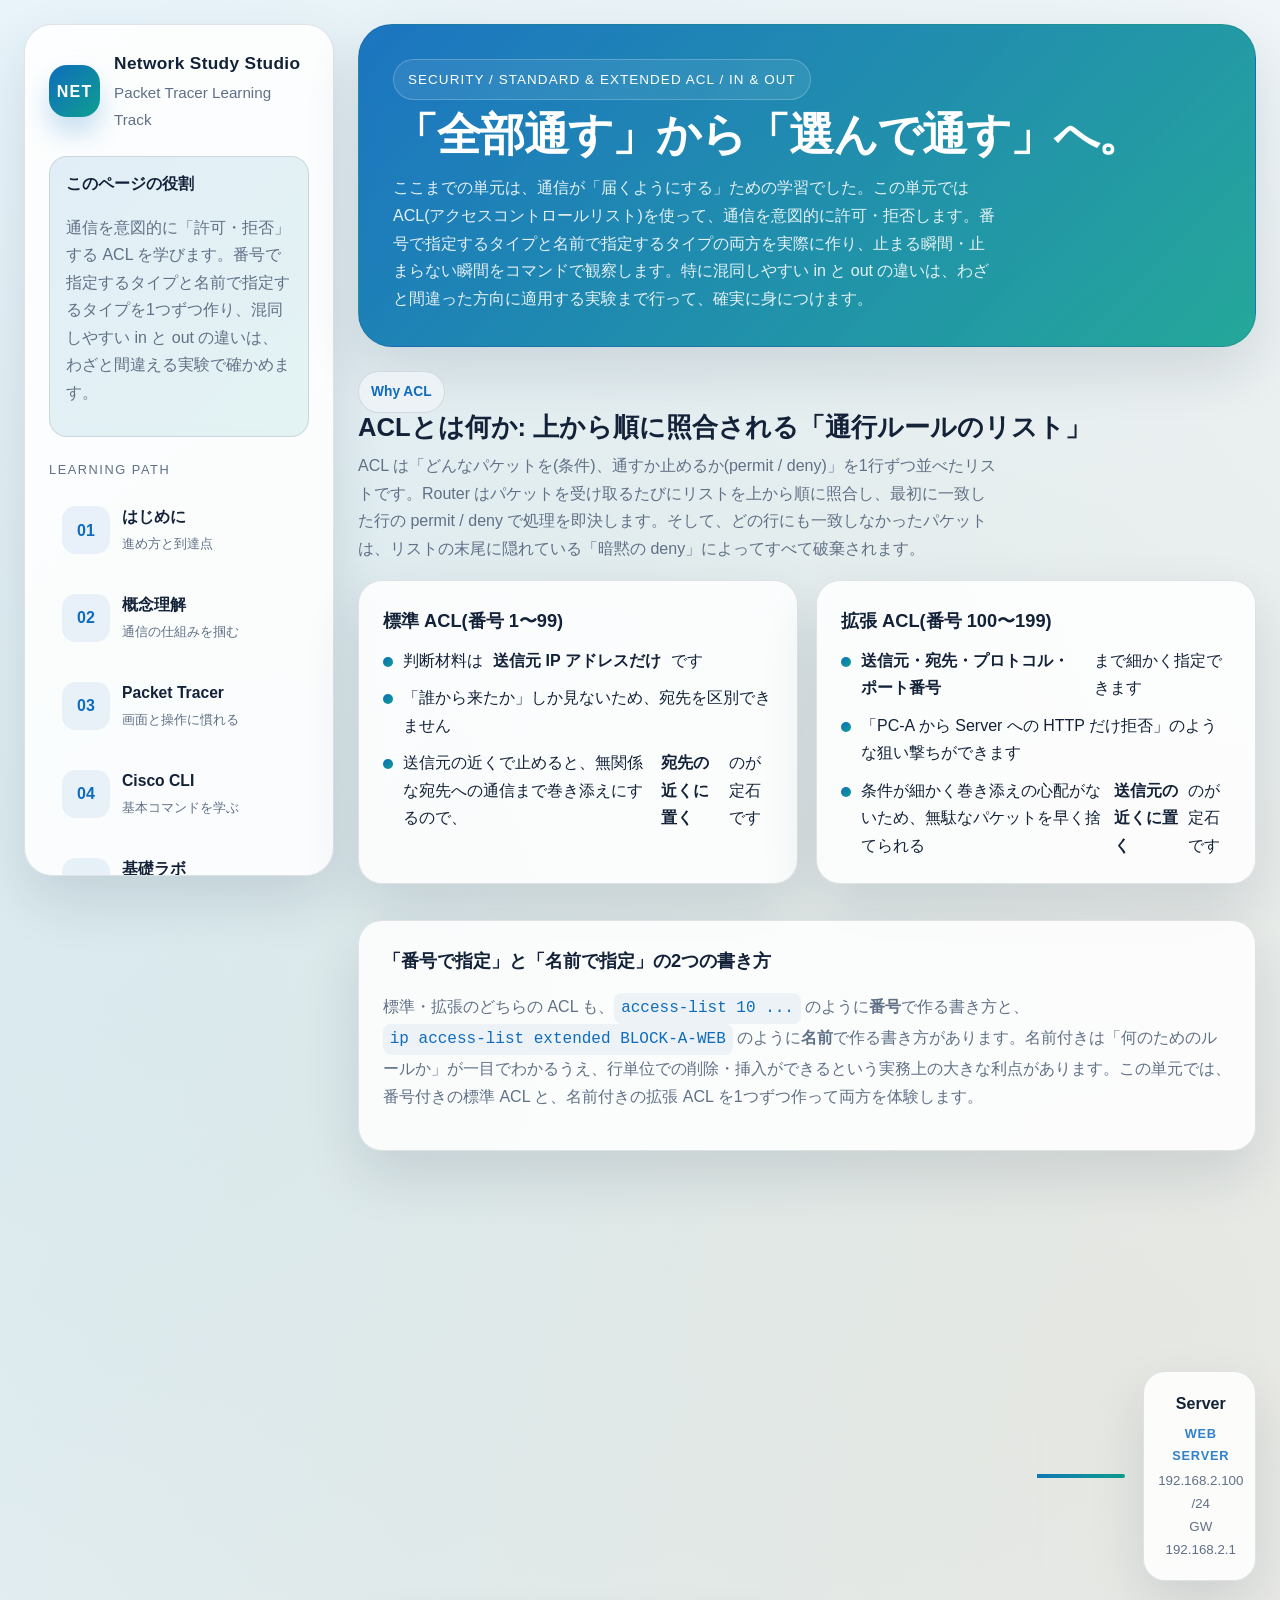
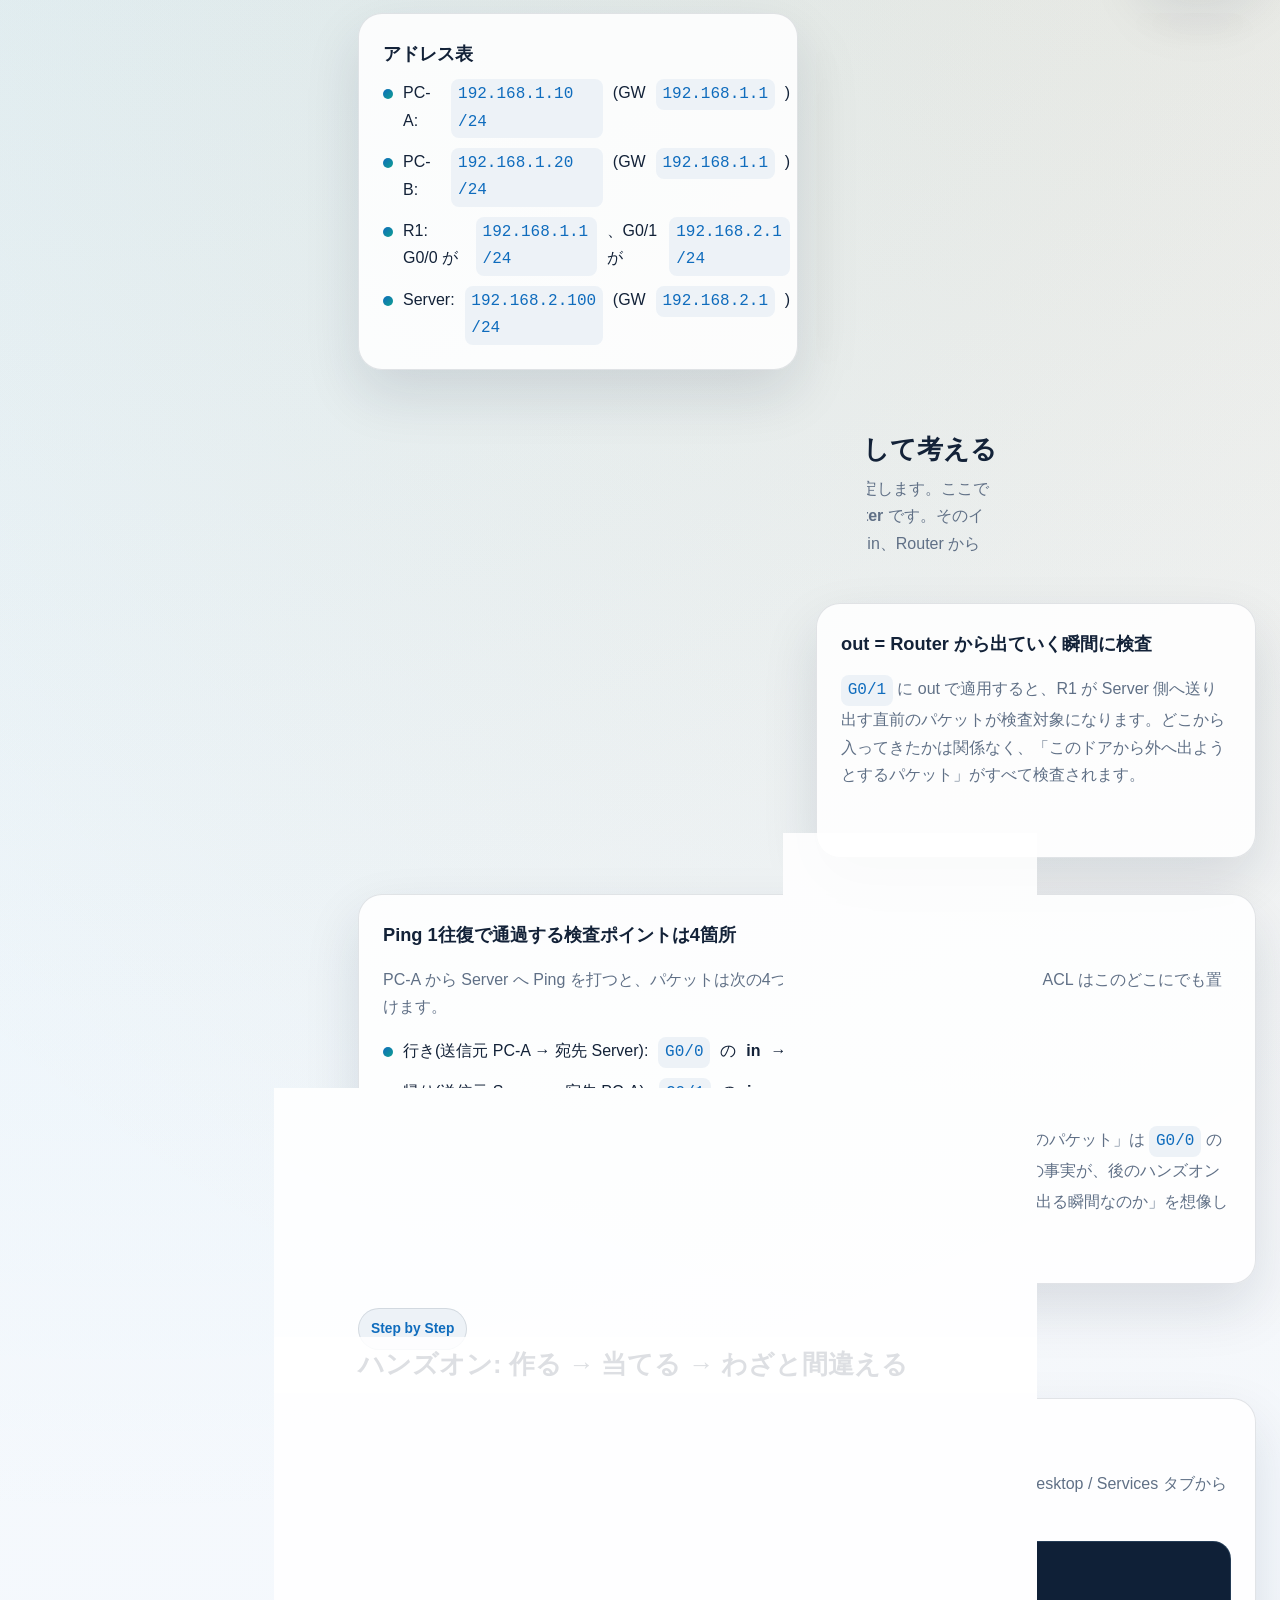
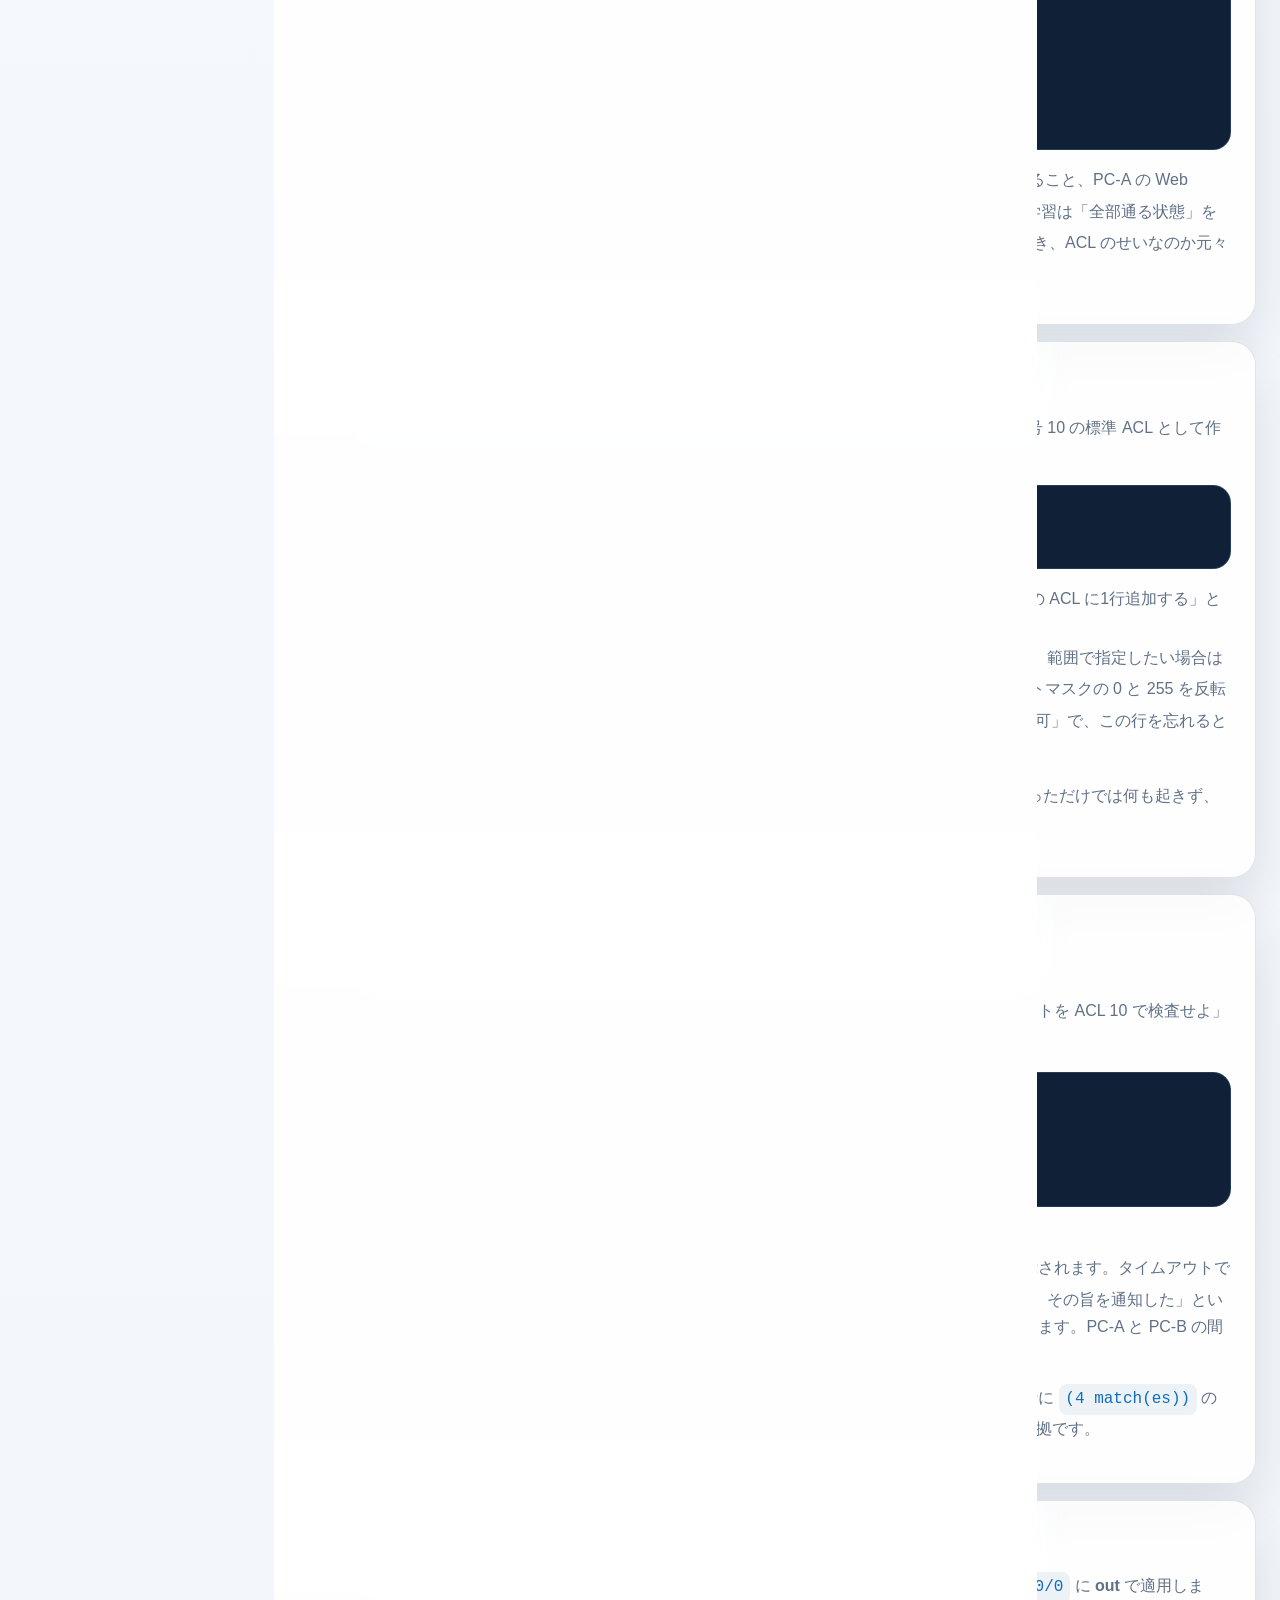
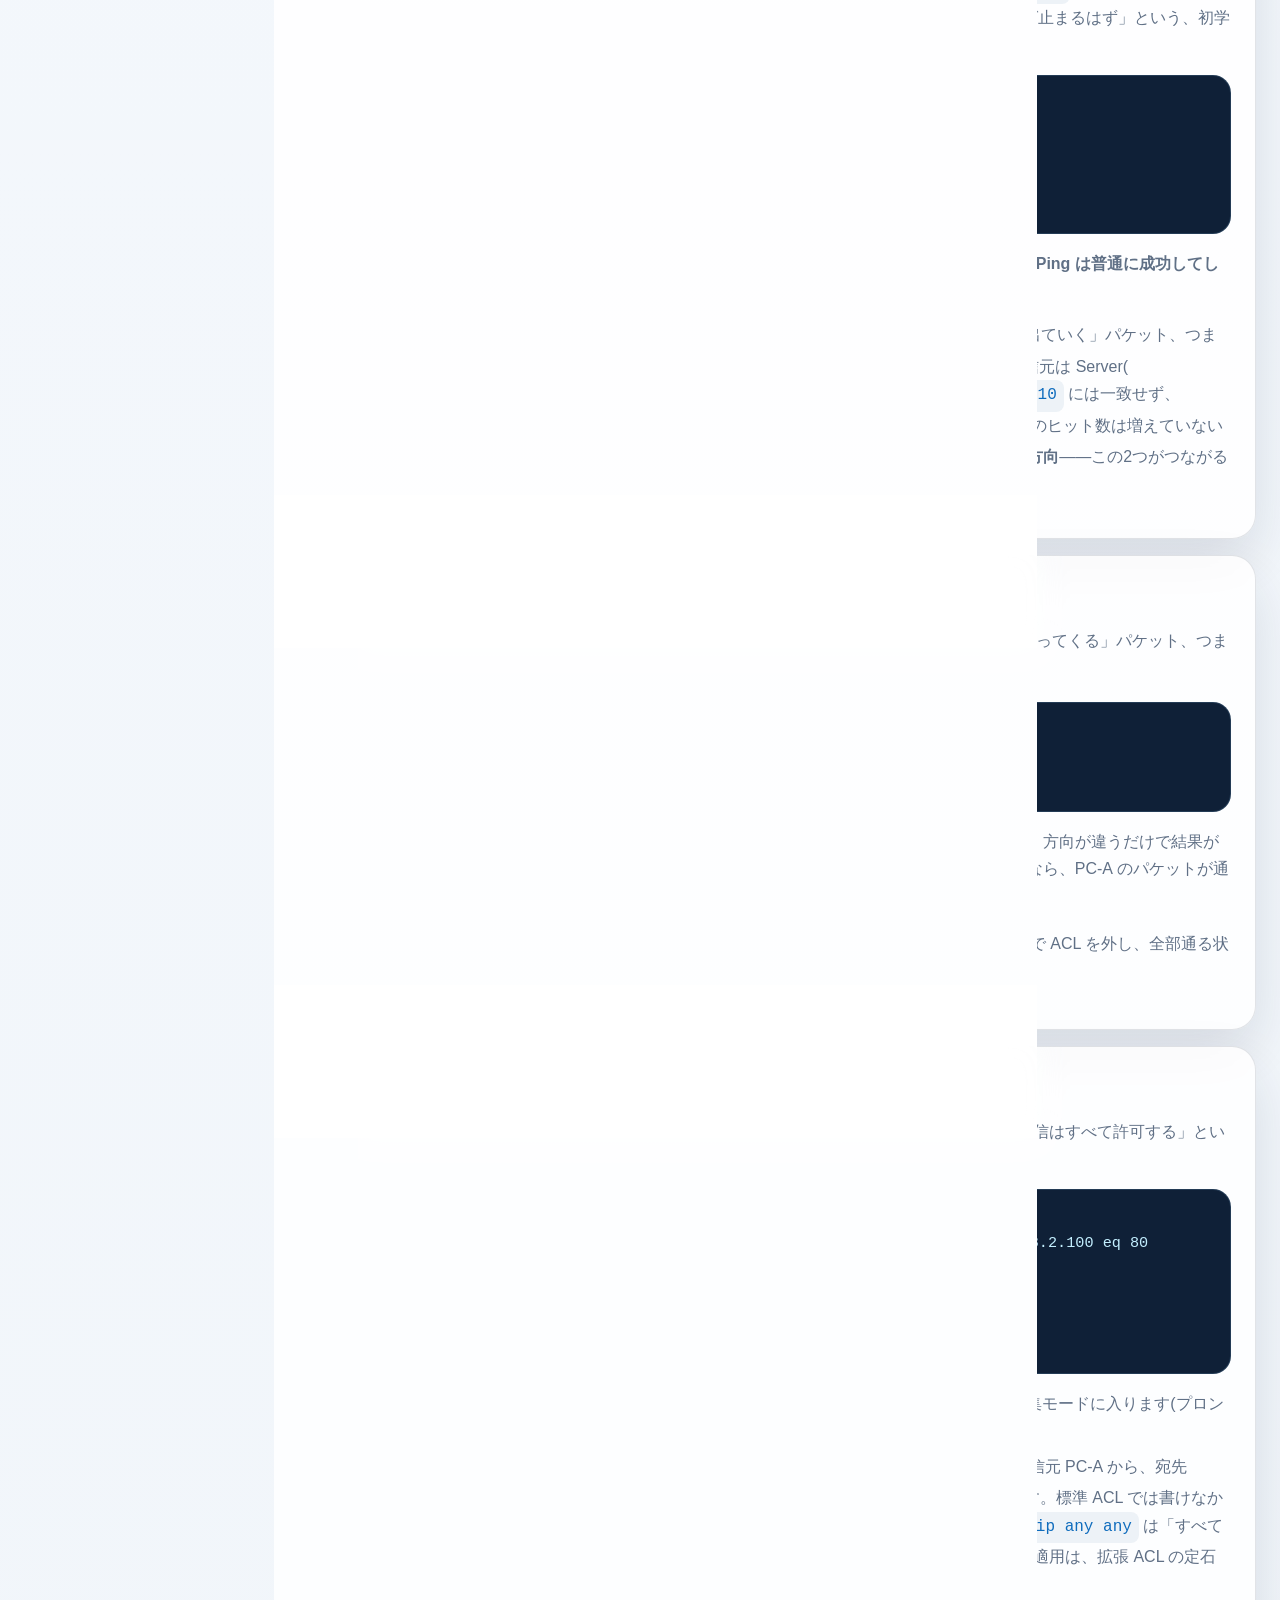
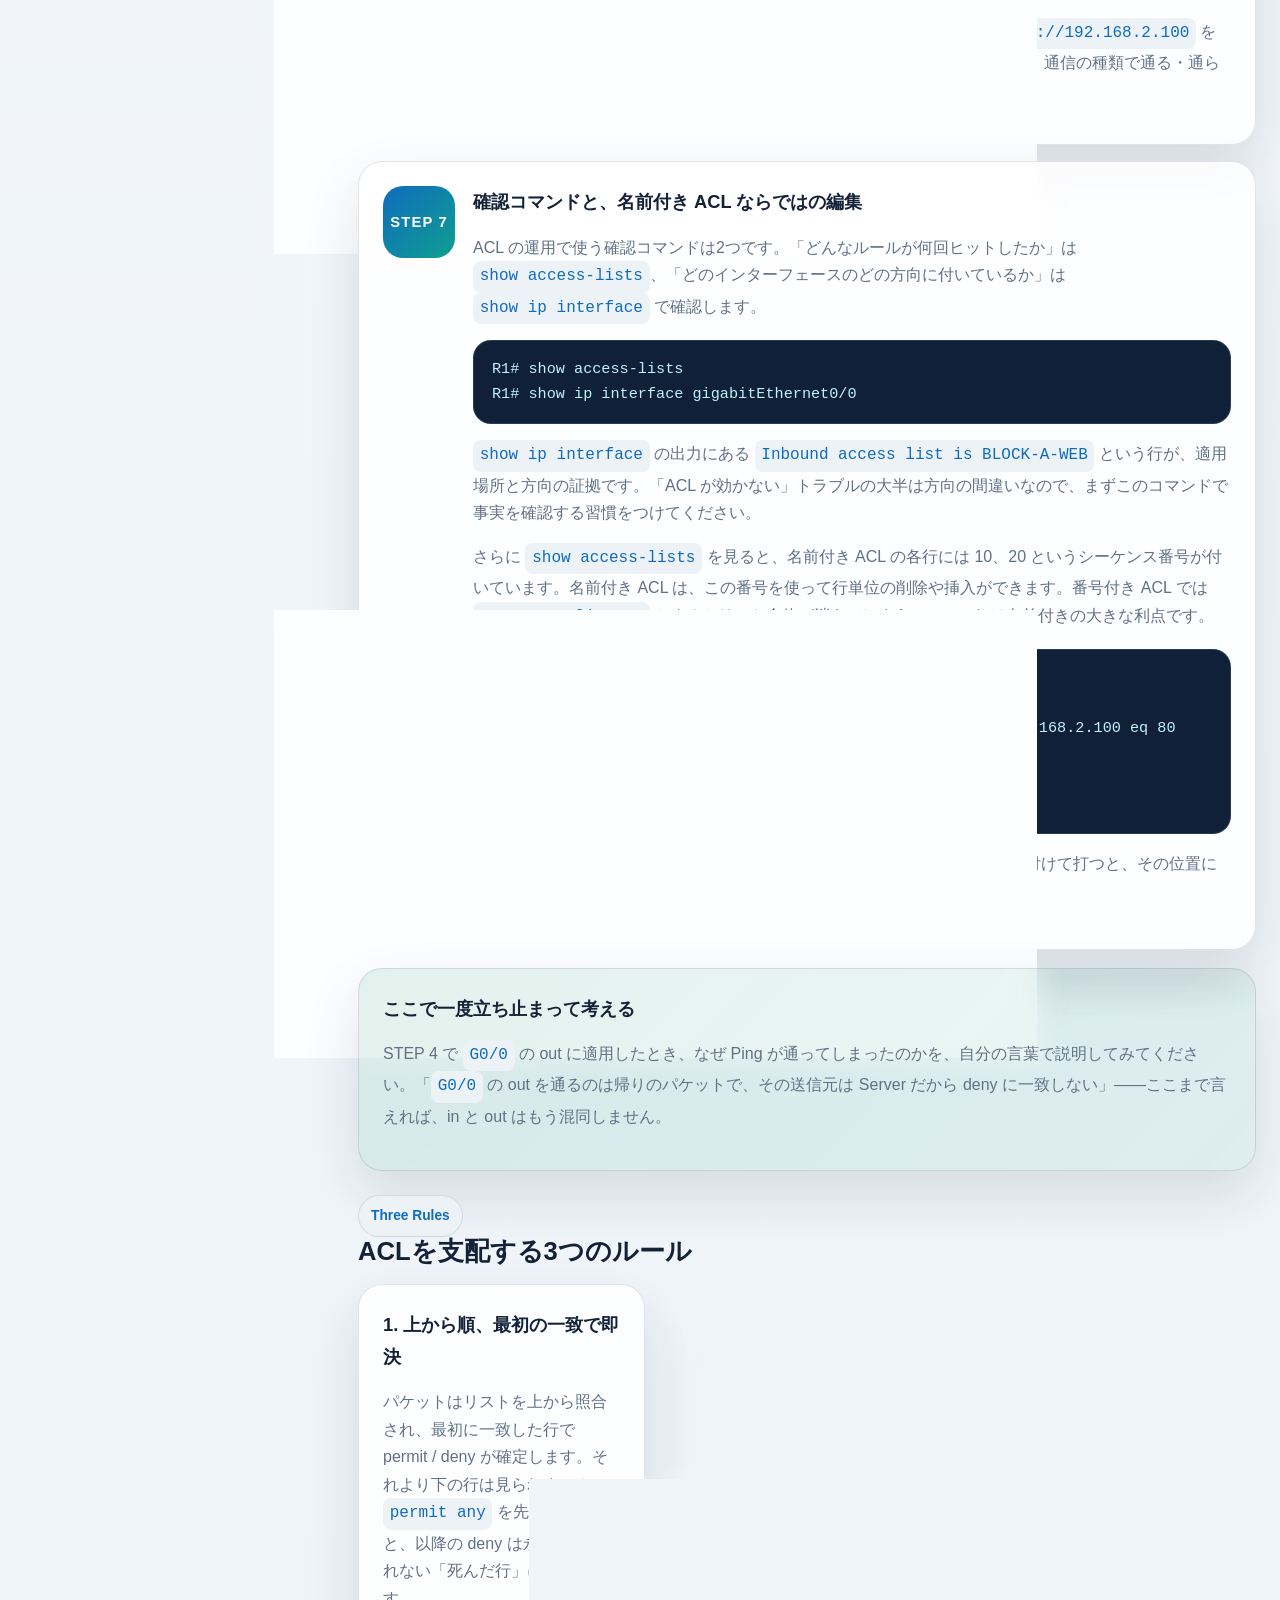
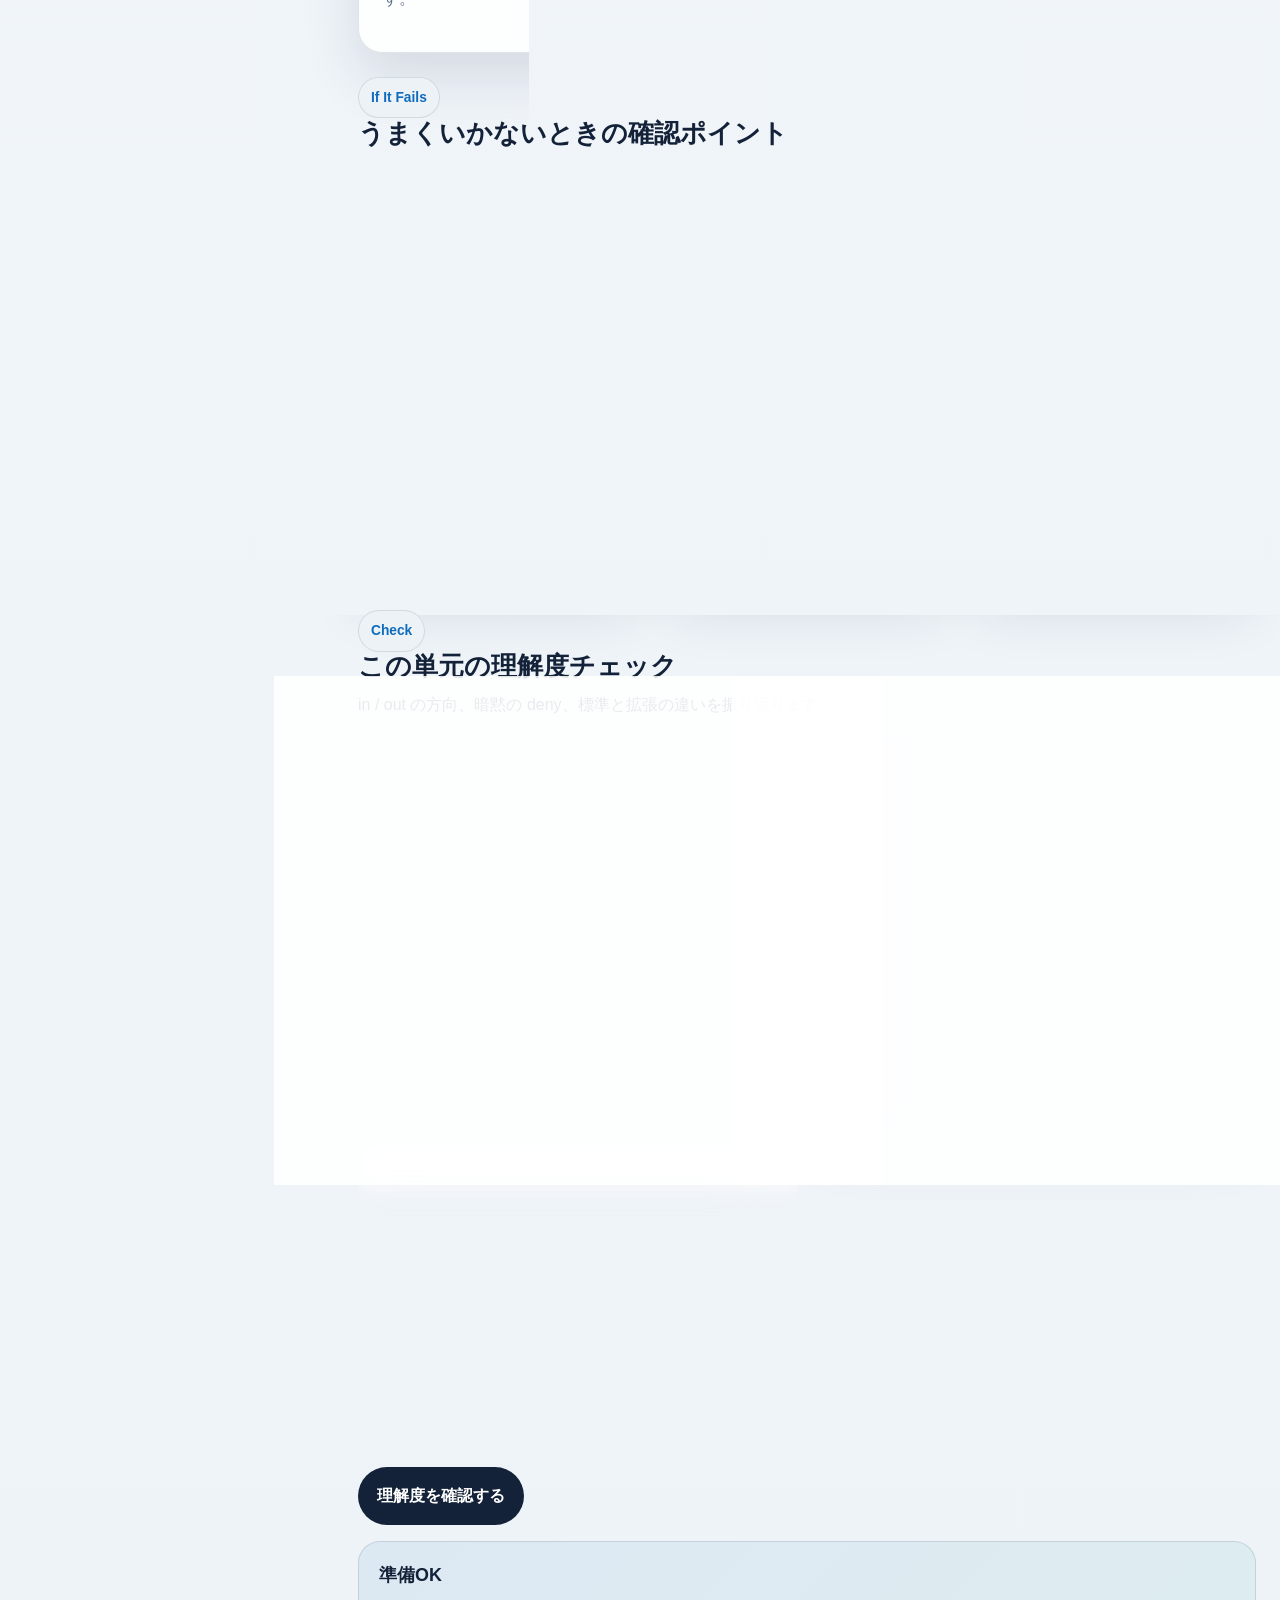
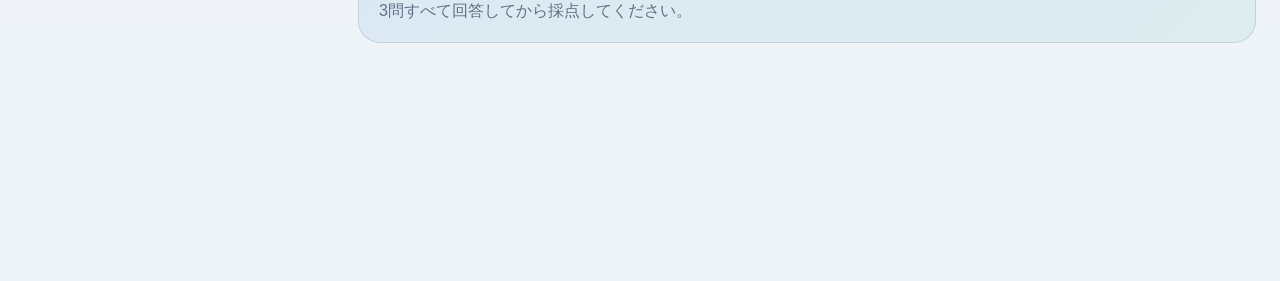
==== acl.html @ b96532f2 "Fable5を使用してACLの解説を追記" ====
<!DOCTYPE html>
<html lang="ja">
<head>
  <meta charset="UTF-8">
  <meta name="viewport" content="width=device-width, initial-scale=1.0">
  <title>ACL入門 | Packet Tracerで学ぶネットワーク入門</title>
  <link rel="stylesheet" href="styles.css">
  <script src="app.js" defer></script>
</head>
<body data-page="acl">
  <div class="site-shell">
    <aside class="sidebar fade-in">
      <a class="brand" href="index.html">
        <div class="brand-mark">NET</div>
        <div class="brand-copy">
          <strong>Network Study Studio</strong>
          <span>Packet Tracer Learning Track</span>
        </div>
      </a>
      <div class="sidebar-note">
        <strong>このページの役割</strong>
        <p>通信を意図的に「許可・拒否」する ACL を学びます。番号で指定するタイプと名前で指定するタイプを1つずつ作り、混同しやすい in と out の違いは、わざと間違える実験で確かめます。</p>
      </div>
      <div>
        <p class="sidebar-title">Learning Path</p>
        <nav class="sidebar-nav">
          <a href="index.html" data-page-link="index"><div class="nav-number">01</div><div class="nav-copy"><strong>はじめに</strong><small>進め方と到達点</small></div></a>
          <a href="concepts.html" data-page-link="concepts"><div class="nav-number">02</div><div class="nav-copy"><strong>概念理解</strong><small>通信の仕組みを掴む</small></div></a>
          <a href="packet-tracer.html" data-page-link="packet-tracer"><div class="nav-number">03</div><div class="nav-copy"><strong>Packet Tracer</strong><small>画面と操作に慣れる</small></div></a>
          <a href="cisco-cli.html" data-page-link="cisco-cli"><div class="nav-number">04</div><div class="nav-copy"><strong>Cisco CLI</strong><small>基本コマンドを学ぶ</small></div></a>
          <a href="lab.html" data-page-link="lab"><div class="nav-number">05</div><div class="nav-copy"><strong>基礎ラボ</strong><small>最小構成を組む</small></div></a>
          <a href="intermediate-labs.html" data-page-link="intermediate-labs"><div class="nav-number">06</div><div class="nav-copy"><strong>中級ラボ</strong><small>VLANと静的ルート</small></div></a>
          <a href="l3-switch-svi.html" data-page-link="l3-switch-svi"><div class="nav-number">07</div><div class="nav-copy"><strong>L3 Switch / SVI</strong><small>SVIでVLAN間通信</small></div></a>
          <a href="troubleshooting.html" data-page-link="troubleshooting"><div class="nav-number">08</div><div class="nav-copy"><strong>トラブルシュート</strong><small>切り分け力を伸ばす</small></div></a>
          <a href="acl.html" data-page-link="acl"><div class="nav-number">09</div><div class="nav-copy"><strong>ACL入門</strong><small>通す通信を選ぶ</small></div></a>
          <a href="ospf.html" data-page-link="ospf"><div class="nav-number">10</div><div class="nav-copy"><strong>OSPF入門</strong><small>経路を自動で学ぶ</small></div></a>
          <a href="advanced-labs.html" data-page-link="advanced-labs"><div class="nav-number">11</div><div class="nav-copy"><strong>応用ラボ</strong><small>DHCP・NAT・ACL</small></div></a>
        </nav>
      </div>
      <div class="theme-toggle" aria-label="表示テーマ切替">
        <span class="theme-toggle-mode" data-theme-mode="dark">ダーク</span>
        <label class="theme-switch" for="themeToggle">
          <input id="themeToggle" class="theme-toggle-input" type="checkbox" role="switch" aria-label="ライトモードに切り替え">
          <span class="theme-toggle-track">
            <span class="theme-toggle-thumb"></span>
          </span>
        </label>
        <span class="theme-toggle-mode" data-theme-mode="light">ライト</span>
      </div>
      <p class="sidebar-help">in と out で迷ったら、いつでも「Router を主人公にして、パケットが入ってくる瞬間か、出ていく瞬間か」に立ち返ってください。</p>
    </aside>

    <main class="content">
      <header class="page-header fade-in delay-1">
        <div class="eyebrow">Security / Standard &amp; Extended ACL / In &amp; Out</div>
        <h1>「全部通す」から「選んで通す」へ。</h1>
        <p>ここまでの単元は、通信が「届くようにする」ための学習でした。この単元では ACL(アクセスコントロールリスト)を使って、通信を意図的に許可・拒否します。番号で指定するタイプと名前で指定するタイプの両方を実際に作り、止まる瞬間・止まらない瞬間をコマンドで観察します。特に混同しやすい in と out の違いは、わざと間違った方向に適用する実験まで行って、確実に身につけます。</p>
      </header>

      <section class="section fade-in delay-2">
        <div class="section-head">
          <div class="small-pill">Why ACL</div>
          <h2>ACLとは何か: 上から順に照合される「通行ルールのリスト」</h2>
          <p>ACL は「どんなパケットを(条件)、通すか止めるか(permit / deny)」を1行ずつ並べたリストです。Router はパケットを受け取るたびにリストを上から順に照合し、最初に一致した行の permit / deny で処理を即決します。そして、どの行にも一致しなかったパケットは、リストの末尾に隠れている「暗黙の deny」によってすべて破棄されます。</p>
        </div>
        <div class="grid-2">
          <article class="card">
            <h3>標準 ACL(番号 1〜99)</h3>
            <ul class="packet-list">
              <li>判断材料は<strong>送信元 IP アドレスだけ</strong>です</li>
              <li>「誰から来たか」しか見ないため、宛先を区別できません</li>
              <li>送信元の近くで止めると、無関係な宛先への通信まで巻き添えにするので、<strong>宛先の近くに置く</strong>のが定石です</li>
            </ul>
          </article>
          <article class="card">
            <h3>拡張 ACL(番号 100〜199)</h3>
            <ul class="packet-list">
              <li><strong>送信元・宛先・プロトコル・ポート番号</strong>まで細かく指定できます</li>
              <li>「PC-A から Server への HTTP だけ拒否」のような狙い撃ちができます</li>
              <li>条件が細かく巻き添えの心配がないため、無駄なパケットを早く捨てられる<strong>送信元の近くに置く</strong>のが定石です</li>
            </ul>
          </article>
        </div>
        <article class="card" style="margin-top: 18px;">
          <h3>「番号で指定」と「名前で指定」の2つの書き方</h3>
          <p>標準・拡張のどちらの ACL も、<code>access-list 10 ...</code> のように<strong>番号</strong>で作る書き方と、<code>ip access-list extended BLOCK-A-WEB</code> のように<strong>名前</strong>で作る書き方があります。名前付きは「何のためのルールか」が一目でわかるうえ、行単位での削除・挿入ができるという実務上の大きな利点があります。この単元では、番号付きの標準 ACL と、名前付きの拡張 ACL を1つずつ作って両方を体験します。</p>
        </article>
      </section>

      <section class="section fade-in delay-2">
        <div class="section-head">
          <div class="small-pill">Unit Topology</div>
          <h2>この単元で構築する構成</h2>
          <p>社内 LAN の PC 2台と、別ネットワークの Web サーバーを R1 が仲介する構成です。PC が2台あるのは、「PC-A だけ止まり、PC-B は通る」という ACL の選別を目で確かめるためです。</p>
        </div>
        <div class="wide-diagram">
          <div class="diagram-node">PC-A / PC-B<small><span class="device-name">End Device</span>192.168.1.10 と .20 /24<br>GW 192.168.1.1</small></div>
          <div class="diagram-link"></div>
          <div class="diagram-node">SW1<small><span class="device-name">Catalyst 2960</span>社内LANのスイッチ</small></div>
          <div class="diagram-link"></div>
          <div class="diagram-node">R1<small><span class="device-name">Router</span>G0/0: 192.168.1.1<br>G0/1: 192.168.2.1</small></div>
          <div class="diagram-link"></div>
          <div class="diagram-node">Server<small><span class="device-name">Web Server</span>192.168.2.100 /24<br>GW 192.168.2.1</small></div>
        </div>
        <div class="grid-2">
          <article class="card">
            <h3>アドレス表</h3>
            <ul class="packet-list">
              <li>PC-A: <code>192.168.1.10 /24</code>(GW <code>192.168.1.1</code>)</li>
              <li>PC-B: <code>192.168.1.20 /24</code>(GW <code>192.168.1.1</code>)</li>
              <li>R1: G0/0 が <code>192.168.1.1 /24</code>、G0/1 が <code>192.168.2.1 /24</code></li>
              <li>Server: <code>192.168.2.100 /24</code>(GW <code>192.168.2.1</code>)</li>
            </ul>
          </article>
          <article class="card">
            <h3>Server の HTTP を使う理由</h3>
            <p>Packet Tracer の Server は、Services タブで HTTP が最初から有効になっています。この単元では Ping(ICMP)と Web(HTTP)という2種類の通信を用意し、後半の拡張 ACL で「Ping は通るのに Web だけ止まる」という選別を体験します。</p>
          </article>
        </div>
      </section>

      <section class="section fade-in delay-2">
        <div class="section-head">
          <div class="small-pill">In or Out</div>
          <h2>最重要: in と out は「Router を主人公」にして考える</h2>
          <p>ACL をインターフェースに適用するときは、必ず in か out の方向を指定します。ここで PC 視点(送る側・受ける側)で考えると必ず混乱します。<strong>主人公は Router</strong> です。そのインターフェースから Router に「入ってくる」パケットを検査するのが in、Router から「出ていく」パケットを検査するのが out です。</p>
        </div>
        <div class="grid-2">
          <article class="card">
            <h3>in = Router に入ってくる瞬間に検査</h3>
            <p><code>G0/0</code> に in で適用すると、LAN 側から R1 に飛び込んでくるパケットが検査対象になります。合格したパケットだけが R1 の中に入り、経路表に従って転送されます。不合格なら、転送の処理に入る前に捨てられます。</p>
          </article>
          <article class="card">
            <h3>out = Router から出ていく瞬間に検査</h3>
            <p><code>G0/1</code> に out で適用すると、R1 が Server 側へ送り出す直前のパケットが検査対象になります。どこから入ってきたかは関係なく、「このドアから外へ出ようとするパケット」がすべて検査されます。</p>
          </article>
        </div>
        <article class="card" style="margin-top: 18px;">
          <h3>Ping 1往復で通過する検査ポイントは4箇所</h3>
          <p>PC-A から Server へ Ping を打つと、パケットは次の4つの検査ポイントを順に通過します。ACL はこのどこにでも置けます。</p>
          <ul class="packet-list">
            <li>行き(送信元 PC-A → 宛先 Server): <code>G0/0</code> の <strong>in</strong> → 経路判断 → <code>G0/1</code> の <strong>out</strong></li>
            <li>帰り(送信元 Server → 宛先 PC-A): <code>G0/1</code> の <strong>in</strong> → 経路判断 → <code>G0/0</code> の <strong>out</strong></li>
          </ul>
          <p>ここで重要なのは、行きと帰りでは<strong>送信元と宛先が入れ替わる</strong>ことです。「PC-A が送信元のパケット」は <code>G0/0</code> の in と <code>G0/1</code> の out にしか現れません。帰りのパケットの送信元は Server だからです。この事実が、後のハンズオンの実験で効いてきます。迷ったら「自分がパケットになって、いま R1 に入る瞬間なのか、出る瞬間なのか」を想像してください。</p>
        </article>
      </section>

      <section class="section fade-in delay-3">
        <div class="section-head">
          <div class="small-pill">Step by Step</div>
          <h2>ハンズオン: 作る → 当てる → わざと間違える</h2>
        </div>

        <div class="step-list">
          <article class="step-card">
            <div class="step-number">STEP 1</div>
            <div>
              <h3>トポロジを組んで「全部通る」状態を確認する</h3>
              <p>機器を配置してケーブルをつなぎ、R1 に IP を設定します。PC と Server は Desktop / Services タブから図のとおり設定してください。</p>
              <div class="code-block">R1(config)# interface gigabitEthernet0/0
R1(config-if)# ip address 192.168.1.1 255.255.255.0
R1(config-if)# no shutdown
R1(config-if)# exit
R1(config)# interface gigabitEthernet0/1
R1(config-if)# ip address 192.168.2.1 255.255.255.0
R1(config-if)# no shutdown</div>
              <p>設定できたら、PC-A と PC-B の両方から <code>ping 192.168.2.100</code> が成功すること、PC-A の Web Browser で <code>http://192.168.2.100</code> が開けることを確認します。ACL の学習は「全部通る状態」を先に確認してから始めるのが鉄則です。そうしないと、後で通信が止まったとき、ACL のせいなのか元々の設定ミスなのかを切り分けられなくなります。</p>
            </div>
          </article>
          <article class="step-card">
            <div class="step-number">STEP 2</div>
            <div>
              <h3>番号付き標準 ACL を作る(まだ適用しない)</h3>
              <p>「PC-A からの通信だけを拒否し、それ以外は許可する」というルールを、番号 10 の標準 ACL として作ります。</p>
              <div class="code-block">R1(config)# access-list 10 deny host 192.168.1.10
R1(config)# access-list 10 permit any</div>
              <p>コマンドの意味を1つずつ確認しましょう。<code>access-list 10</code> は「番号 10 の ACL に1行追加する」という意味で、番号が 1〜99 の範囲なので Router は標準 ACL だと解釈します。<code>deny host 192.168.1.10</code> は「送信元がこの1台のパケットを拒否」です。範囲で指定したい場合は <code>access-list 10 deny 192.168.1.0 0.0.0.255</code> のように、サブネットマスクの 0 と 255 を反転させたワイルドカードマスクを使います。<code>permit any</code> は「残りはすべて許可」で、この行を忘れると暗黙の deny によって全通信が止まります。</p>
              <p>ここで PC-A から Ping を打ってみてください。<strong>まだ全部通ります。</strong>ACL は作っただけでは何も起きず、インターフェースに適用して初めて効果が出ます。</p>
            </div>
          </article>
          <article class="step-card">
            <div class="step-number">STEP 3</div>
            <div>
              <h3>G0/1 の out に適用して、止まる瞬間を見る</h3>
              <p>標準 ACL の定石どおり、宛先(Server)に近い <code>G0/1</code> の out に適用します。<code>ip access-group 10 out</code> は「このインターフェースから出ていくパケットを ACL 10 で検査せよ」という意味です。</p>
              <div class="code-block">R1(config)# interface gigabitEthernet0/1
R1(config-if)# ip access-group 10 out
R1(config-if)# end
R1# show access-lists</div>
              <p>PC-A から <code>ping 192.168.2.100</code> を打つと、今度は <code>Reply from 192.168.2.1: Destination host unreachable</code> と表示されます。タイムアウトではなく R1 の IP から返事が来ているのがポイントで、「R1 が意図的に止めて、その旨を通知した」という証拠です。一方、PC-B からの Ping と、PC-A から PC-B への Ping は成功します。PC-A と PC-B の間の通信は R1 を通らないので、ACL の影響を受けません。</p>
              <p>Ping を打った後に <code>show access-lists</code> をもう一度実行すると、deny の行に <code>(4 match(es))</code> のようなヒット数が付きます。この数字が増える瞬間こそ、ACL が働いている証拠です。</p>
            </div>
          </article>
          <article class="step-card">
            <div class="step-number">STEP 4</div>
            <div>
              <h3>【実験】わざと間違った方向に適用してみる</h3>
              <p>ここが今回のハイライトです。ACL 10 を G0/1 から外し、今度は LAN 側の <code>G0/0</code> に <strong>out</strong> で適用します。「PC-A は LAN 側にいるのだから、LAN 側のインターフェースに付ければ止まるはず」という、初学者がやりがちな考え方をあえて再現します。</p>
              <div class="code-block">R1(config)# interface gigabitEthernet0/1
R1(config-if)# no ip access-group 10 out
R1(config-if)# exit
R1(config)# interface gigabitEthernet0/0
R1(config-if)# ip access-group 10 out</div>
              <p>PC-A から Ping を打つ前に、結果を予想してみてください。実際に打つと——<strong>Ping は普通に成功してしまいます。</strong></p>
              <p>理由を追いかけましょう。<code>G0/0</code> の out が検査するのは「R1 から LAN 側へ出ていく」パケット、つまり Server から PC-A へ戻ってくる<strong>帰りのパケット</strong>です。帰りのパケットの送信元は Server(<code>192.168.2.100</code>)であって PC-A ではないので、<code>deny host 192.168.1.10</code> には一致せず、<code>permit any</code> で素通りします。<code>show access-lists</code> を見ても、deny 行のヒット数は増えていないはずです。<strong>ACL が見るのはパケットの中身であり、in / out は Router 視点の方向</strong>——この2つがつながると、ACL の動きは正確に予想できるようになります。</p>
            </div>
          </article>
          <article class="step-card">
            <div class="step-number">STEP 5</div>
            <div>
              <h3>正しい方向 in に付け替えて、違いを確定させる</h3>
              <p>同じ <code>G0/0</code> のまま、方向だけを in に変えます。今度は「LAN 側から R1 に入ってくる」パケット、つまり PC-A が送信元の行きのパケットが検査されます。</p>
              <div class="code-block">R1(config)# interface gigabitEthernet0/0
R1(config-if)# no ip access-group 10 out
R1(config-if)# ip access-group 10 in</div>
              <p>PC-A からの Ping は再び止まります。同じインターフェース・同じ ACL でも、方向が違うだけで結果が正反対になることを、自分の手で確認できました。「PC-A の通信を止める」なら、PC-A のパケットが通る <code>G0/0</code> の in か <code>G0/1</code> の out が正解で、<code>G0/0</code> の out は不正解です。</p>
              <p>実験が終わったら、次のステップに備えて <code>no ip access-group 10 in</code> で ACL を外し、全部通る状態に戻しておきます。</p>
            </div>
          </article>
          <article class="step-card">
            <div class="step-number">STEP 6</div>
            <div>
              <h3>名前付き拡張 ACL で「Web だけ」止める</h3>
              <p>今度は「PC-A から Server への Web(HTTP)だけを拒否し、Ping を含む他の通信はすべて許可する」というルールを、名前付き拡張 ACL で作ります。</p>
              <div class="code-block">R1(config)# ip access-list extended BLOCK-A-WEB
R1(config-ext-nacl)# deny tcp host 192.168.1.10 host 192.168.2.100 eq 80
R1(config-ext-nacl)# permit ip any any
R1(config-ext-nacl)# exit
R1(config)# interface gigabitEthernet0/0
R1(config-if)# ip access-group BLOCK-A-WEB in</div>
              <p><code>ip access-list extended BLOCK-A-WEB</code> で、名前付き拡張 ACL の編集モードに入ります(プロンプトが <code>config-ext-nacl</code> に変わります)。<code>deny tcp host 192.168.1.10 host 192.168.2.100 eq 80</code> は「送信元 PC-A から、宛先 Server の TCP ポート 80(HTTP)へ向かうパケットだけを拒否」という意味です。標準 ACL では書けなかった宛先・プロトコル・ポートの条件が、1行に全部入っています。<code>permit ip any any</code> は「すべてのプロトコルの、すべての送信元から、すべての宛先への通信を許可」です。適用は、拡張 ACL の定石どおり送信元に近い <code>G0/0</code> の in にします。</p>
              <p>PC-A から <code>ping 192.168.2.100</code> は成功するのに、Web Browser で <code>http://192.168.2.100</code> を開こうとすると失敗します。PC-B からは両方成功します。「同じ相手なのに、通信の種類で通る・通らないが分かれる」——これが拡張 ACL の力です。</p>
            </div>
          </article>
          <article class="step-card">
            <div class="step-number">STEP 7</div>
            <div>
              <h3>確認コマンドと、名前付き ACL ならではの編集</h3>
              <p>ACL の運用で使う確認コマンドは2つです。「どんなルールが何回ヒットしたか」は <code>show access-lists</code>、「どのインターフェースのどの方向に付いているか」は <code>show ip interface</code> で確認します。</p>
              <div class="code-block">R1# show access-lists
R1# show ip interface gigabitEthernet0/0</div>
              <p><code>show ip interface</code> の出力にある <code>Inbound access list is BLOCK-A-WEB</code> という行が、適用場所と方向の証拠です。「ACL が効かない」トラブルの大半は方向の間違いなので、まずこのコマンドで事実を確認する習慣をつけてください。</p>
              <p>さらに <code>show access-lists</code> を見ると、名前付き ACL の各行には 10、20 というシーケンス番号が付いています。名前付き ACL は、この番号を使って行単位の削除や挿入ができます。番号付き ACL では <code>no access-list 10</code> とするとリスト全体が消えてしまうので、これは名前付きの大きな利点です。</p>
              <div class="code-block">R1(config)# ip access-list extended BLOCK-A-WEB
R1(config-ext-nacl)# no 10
R1(config-ext-nacl)# 10 deny tcp host 192.168.1.10 host 192.168.2.100 eq 80
R1(config-ext-nacl)# exit
R1(config)# exit
R1# copy running-config startup-config</div>
              <p><code>no 10</code> で 10 番の行だけを削除し、<code>10 deny ...</code> のように行頭に番号を付けて打つと、その位置に行を挿入できます。最後に設定を保存して完了です。</p>
            </div>
          </article>
        </div>
        <section class="callout success">
          <h3>ここで一度立ち止まって考える</h3>
          <p>STEP 4 で <code>G0/0</code> の out に適用したとき、なぜ Ping が通ってしまったのかを、自分の言葉で説明してみてください。「<code>G0/0</code> の out を通るのは帰りのパケットで、その送信元は Server だから deny に一致しない」——ここまで言えれば、in と out はもう混同しません。</p>
        </section>
      </section>

      <section class="section fade-in delay-3">
        <div class="section-head">
          <div class="small-pill">Three Rules</div>
          <h2>ACLを支配する3つのルール</h2>
        </div>
        <div class="grid-3">
          <article class="card">
            <h3>1. 上から順、最初の一致で即決</h3>
            <p>パケットはリストを上から照合され、最初に一致した行で permit / deny が確定します。それより下の行は見られません。<code>permit any</code> を先頭に書くと、以降の deny は永遠に評価されない「死んだ行」になります。</p>
          </article>
          <article class="card">
            <h3>2. 末尾には暗黙の deny</h3>
            <p>どの行にも一致しなかったパケットは、設定画面には表示されない「暗黙の deny」ですべて破棄されます。deny だけの ACL を適用すると全通信が止まるのはこのためです。許可行とセットで書くのが基本です。</p>
          </article>
          <article class="card">
            <h3>3. 1インターフェース・1方向に1つ</h3>
            <p>1つのインターフェースの同じ方向に適用できる ACL は1つだけです。同じ方向に別の ACL を適用すると、前の ACL は上書きされて外れます。条件を増やしたいときは、同じ ACL に行を足します。</p>
          </article>
        </div>
      </section>

      <section class="section fade-in delay-3">
        <div class="section-head">
          <div class="small-pill">If It Fails</div>
          <h2>うまくいかないときの確認ポイント</h2>
        </div>
        <div class="grid-3">
          <article class="card">
            <h3>通信が全部止まった</h3>
            <p>ほぼ確実に <code>permit any</code>(拡張なら <code>permit ip any any</code>)の入れ忘れです。<code>R1# show access-lists</code> で許可行があるかを確認します。番号付き ACL は行の削除ができないので、<code>no access-list 10</code> で消してから作り直します。</p>
          </article>
          <article class="card">
            <h3>ACL が効いていない</h3>
            <p>まず <code>R1# show ip interface gigabitEthernet0/0</code> で、意図したインターフェースの意図した方向に付いているかを確認します。STEP 4 の実験のとおり、方向が違うと ACL は「存在するのに一度も評価されない」状態になります。ヒット数が増えない ACL は、パケットの通り道にいません。</p>
          </article>
          <article class="card">
            <h3>止めたいものと違う通信が止まる</h3>
            <p>行の順番を疑います。ACL は最初の一致で即決なので、広い条件の行(<code>permit any</code> など)が狭い条件の deny より上にあると、deny は機能しません。<code>show access-lists</code> でシーケンス番号順に読み直し、名前付きなら行の挿入で順番を直します。</p>
          </article>
        </div>
      </section>

      <section class="section fade-in delay-3">
        <div class="section-head">
          <div class="small-pill">Check</div>
          <h2>この単元の理解度チェック</h2>
          <p class="quiz-help">in / out の方向、暗黙の deny、標準と拡張の違いを振り返ります。</p>
        </div>

        <form data-quiz-form>
          <div class="quiz-grid">
            <article class="quiz-card quiz-question" data-question="q1" data-explanation="in / out は Router を主人公にした方向です。PC-A が送信元のパケットは、LAN 側の G0/0 から R1 に「入ってくる」ので in が正解です。G0/0 の out を通るのは Server からの帰りのパケットで、送信元が違うため止められません。">
              <fieldset>
                <legend>Q1. PC-A(192.168.1.10)から Server への通信を、送信元を条件にした ACL で R1 の LAN 側インターフェース G0/0 で止めたいとき、正しい適用方向はどれですか？</legend>
                <label class="option-label"><input type="radio" name="acl-q1"> out(PC-A は LAN の外へ出ていくから)</label>
                <label class="option-label"><input type="radio" name="acl-q1" data-correct="true"> in(PC-A のパケットは G0/0 から R1 に入ってくるから)</label>
                <label class="option-label"><input type="radio" name="acl-q1"> どちらに適用しても結果は同じ</label>
              </fieldset>
            </article>
            <article class="quiz-card quiz-question" data-question="q2" data-explanation="ACL の末尾には目に見えない「暗黙の deny」があり、どの行にも一致しない通信はすべて破棄されます。deny 1行だけの ACL は「PC-A を拒否し、残りも全部拒否」という意味になってしまうため、permit any が必須です。">
              <fieldset>
                <legend>Q2. <code>access-list 10 deny host 192.168.1.10</code> の1行だけを作ってインターフェースに適用すると、何が起きますか？</legend>
                <label class="option-label"><input type="radio" name="acl-q2"> PC-A の通信だけが止まり、他は通る</label>
                <label class="option-label"><input type="radio" name="acl-q2" data-correct="true"> 暗黙の deny により、その方向の通信がすべて止まる</label>
                <label class="option-label"><input type="radio" name="acl-q2"> permit 行がない ACL は無効になり、全部通る</label>
              </fieldset>
            </article>
            <article class="quiz-card quiz-question" data-question="q3" data-explanation="標準 ACL(1〜99)は送信元 IP だけで判断します。宛先やプロトコル、ポート番号まで条件にできるのは拡張 ACL(100〜199)で、「Web だけ止めて Ping は通す」といった制御は拡張 ACL の仕事です。">
              <fieldset>
                <legend>Q3. 標準 ACL と拡張 ACL の違いとして正しいのはどれですか？</legend>
                <label class="option-label"><input type="radio" name="acl-q3" data-correct="true"> 標準は送信元 IP だけで判断し、拡張は宛先・プロトコル・ポートまで条件にできる</label>
                <label class="option-label"><input type="radio" name="acl-q3"> 標準のほうが細かい条件を指定できる</label>
                <label class="option-label"><input type="radio" name="acl-q3"> 拡張 ACL は名前付きでしか作れない</label>
              </fieldset>
            </article>
          </div>
          <div class="button-row" style="margin-top: 20px;">
            <button class="quiz-submit" type="submit">理解度を確認する</button>
          </div>
          <div class="quiz-result" data-quiz-result style="margin-top: 16px;">
            <strong>準備OK</strong>
            <div class="muted">3問すべて回答してから採点してください。</div>
          </div>
        </form>
      </section>

      <section class="lesson-footer fade-in delay-3">
        <a class="lesson-link" href="troubleshooting.html">
          <span>前のページ</span>
          <strong>トラブルシュートへ戻る</strong>
          <p>ACL で通信が止まったときも、物理 → L2 → L3 → ACL の順で切り分ける考え方は同じです。</p>
        </a>
        <a class="lesson-link" href="ospf.html">
          <span>次のレッスン</span>
          <strong>OSPF入門へ進む</strong>
          <p>ここで登場したワイルドカードマスクは、OSPF の network コマンドでも同じ形で使います。</p>
        </a>
      </section>
    </main>
  </div>
</body>
</html>
---- styles.css ----
:root {
  color-scheme: light dark;
  --bg: #f4f6fb;
  --bg-layer:
    radial-gradient(circle at 10% 10%, rgba(8, 145, 178, 0.12), transparent 24%),
    radial-gradient(circle at 88% 14%, rgba(217, 119, 6, 0.1), transparent 20%),
    linear-gradient(180deg, #f8fbff 0%, #eef3f8 100%);
  --panel: rgba(255, 255, 255, 0.86);
  --panel-strong: #ffffff;
  --panel-muted: #edf2f7;
  --text: #132238;
  --muted: #607086;
  --line: rgba(19, 34, 56, 0.12);
  --line-strong: rgba(19, 34, 56, 0.18);
  --primary: #0f6cbd;
  --primary-strong: #0a4f8f;
  --accent: #0f9f90;
  --accent-soft: rgba(15, 159, 144, 0.1);
  --warning: #d97706;
  --danger: #d9485f;
  --success: #1d8f6d;
  --shadow: 0 24px 56px rgba(19, 34, 56, 0.12);
  --radius-xl: 30px;
  --radius-lg: 22px;
  --radius-md: 16px;
  --font-head: "Bahnschrift", "Aptos Display", "Hiragino Sans", sans-serif;
  --font-body: "Aptos", "Segoe UI", "Yu Gothic UI", "Hiragino Sans", sans-serif;
}

body.dark {
  --bg: #081320;
  --bg-layer:
    radial-gradient(circle at 12% 12%, rgba(25, 160, 210, 0.18), transparent 24%),
    radial-gradient(circle at 84% 10%, rgba(225, 140, 32, 0.12), transparent 20%),
    linear-gradient(180deg, #081320 0%, #0d1a2b 100%);
  --panel: rgba(10, 23, 39, 0.84);
  --panel-strong: #0f1d2f;
  --panel-muted: #122339;
  --text: #ebf3ff;
  --muted: #9fb2c7;
  --line: rgba(235, 243, 255, 0.1);
  --line-strong: rgba(235, 243, 255, 0.16);
  --primary: #72b9ff;
  --primary-strong: #93ccff;
  --accent: #52d6c7;
  --accent-soft: rgba(82, 214, 199, 0.12);
  --warning: #f7b267;
  --danger: #ff8697;
  --success: #62d7ad;
  --shadow: 0 30px 68px rgba(0, 0, 0, 0.32);
}

* {
  box-sizing: border-box;
}

html {
  scroll-behavior: smooth;
}

body {
  margin: 0;
  min-height: 100vh;
  font-family: var(--font-body);
  background: var(--bg-layer);
  color: var(--text);
  line-height: 1.72;
  transition: background 0.35s ease, color 0.35s ease;
}

a {
  color: inherit;
  text-decoration: none;
}

button,
input,
select {
  font: inherit;
}

.site-shell {
  max-width: 1440px;
  margin: 0 auto;
  padding: 24px;
  display: grid;
  grid-template-columns: 310px minmax(0, 1fr);
  gap: 24px;
}

.sidebar {
  align-self: start;
  position: sticky;
  top: 24px;
  max-height: calc(100vh - 48px);
  overflow-y: auto;
  scrollbar-width: thin;
  scrollbar-color: var(--line-strong) transparent;
  min-height: unset;
  display: flex;
  flex-direction: column;
  gap: 22px;
  padding: 24px;
  border-radius: 28px;
  border: 1px solid var(--line);
  background: var(--panel);
  backdrop-filter: blur(18px);
  box-shadow: var(--shadow);
}

.brand {
  display: flex;
  align-items: center;
  gap: 14px;
}

.brand-mark {
  width: 52px;
  height: 52px;
  border-radius: 18px;
  display: grid;
  place-items: center;
  font-family: var(--font-head);
  font-weight: 800;
  letter-spacing: 0.08em;
  color: white;
  background: linear-gradient(135deg, var(--primary), var(--accent));
  box-shadow: 0 16px 26px rgba(15, 108, 189, 0.22);
}

.brand-copy strong {
  display: block;
  font-family: var(--font-head);
  font-size: 1.08rem;
  letter-spacing: 0.02em;
}

.brand-copy span {
  color: var(--muted);
  font-size: 0.95rem;
}

.sidebar-note {
  padding: 14px 16px;
  border-radius: 18px;
  background: linear-gradient(135deg, rgba(15, 108, 189, 0.11), rgba(15, 159, 144, 0.1));
  border: 1px solid var(--line);
}

.sidebar-note strong {
  display: block;
  margin-bottom: 6px;
  font-size: 0.98rem;
}

.sidebar-note p,
.sidebar-help,
.page-header p,
.card p,
.mini-text,
.table-scroll td,
.table-scroll li,
.callout p,
.lesson-footer p,
.step-card p,
.hero-stat span,
.nav-caption,
.timeline-copy p,
.feedback-list li {
  color: var(--muted);
}

.sidebar-title {
  margin: 0 0 10px;
  font-size: 0.8rem;
  letter-spacing: 0.12em;
  text-transform: uppercase;
  color: var(--muted);
}

.sidebar-nav {
  display: grid;
  gap: 10px;
}

.sidebar-nav a {
  display: grid;
  grid-template-columns: 48px 1fr;
  gap: 12px;
  align-items: center;
  padding: 12px;
  border-radius: 18px;
  border: 1px solid transparent;
  transition: transform 0.2s ease, border-color 0.2s ease, background 0.2s ease;
}

.sidebar-nav a:hover,
.sidebar-nav a.active {
  transform: translateY(-1px);
  border-color: var(--line-strong);
  background: var(--panel-muted);
}

.sidebar-nav a.active .nav-number {
  background: linear-gradient(135deg, var(--primary), var(--accent));
  color: white;
}

.nav-number {
  width: 48px;
  height: 48px;
  display: grid;
  place-items: center;
  border-radius: 14px;
  font-weight: 800;
  color: var(--primary);
  background: rgba(15, 108, 189, 0.08);
}

.nav-copy strong {
  display: block;
  font-size: 0.98rem;
}

.nav-copy small {
  display: block;
  color: var(--muted);
  margin-top: 2px;
}

.theme-toggle {
  display: flex;
  align-items: center;
  justify-content: center;
  gap: 12px;
  width: 100%;
  padding: 12px 14px;
  border-radius: 999px;
  border: 1px solid var(--line-strong);
  background: var(--panel-muted);
}

.theme-toggle-mode {
  min-width: 3.3rem;
  text-align: center;
  color: var(--muted);
  font-size: 0.92rem;
  font-weight: 700;
  letter-spacing: 0.02em;
  transition: color 0.2s ease, opacity 0.2s ease;
}

.theme-toggle-mode.is-active {
  color: var(--text);
}

.theme-switch {
  position: relative;
  width: 58px;
  height: 34px;
  flex: 0 0 auto;
  cursor: pointer;
}

.theme-toggle-input {
  position: absolute;
  inset: 0;
  margin: 0;
  opacity: 0;
  cursor: pointer;
}

.theme-toggle-track {
  position: relative;
  display: block;
  width: 100%;
  height: 100%;
  border-radius: 999px;
  border: 1px solid var(--line-strong);
  background: linear-gradient(135deg, #10243d, #0f6cbd);
  transition: background 0.2s ease, border-color 0.2s ease, box-shadow 0.2s ease;
}

.theme-toggle-thumb {
  position: absolute;
  top: 4px;
  left: 4px;
  width: 24px;
  height: 24px;
  border-radius: 50%;
  background: #f8fbff;
  box-shadow: 0 4px 10px rgba(0, 0, 0, 0.22);
  transition: transform 0.22s ease, background 0.22s ease;
}

.theme-toggle-input:checked + .theme-toggle-track {
  background: linear-gradient(135deg, #f5b942, #ffe38f);
}

.theme-toggle-input:checked + .theme-toggle-track .theme-toggle-thumb {
  transform: translateX(24px);
  background: #ffffff;
}

.theme-toggle-input:focus-visible + .theme-toggle-track {
  box-shadow: 0 0 0 4px rgba(15, 108, 189, 0.18);
}

.theme-switch:hover .theme-toggle-track,
.theme-switch:active .theme-toggle-track,
.button-link:hover,
.button-link.secondary:hover,
.quiz-submit:hover,
.option-label:hover,
.lesson-link:hover {
  transform: translateY(-2px);
}

.sidebar-help {
  margin: 0;
  font-size: 0.94rem;
}

.content {
  display: grid;
  gap: 24px;
}

.page-header {
  padding: 34px;
  border-radius: 34px;
  border: 1px solid var(--line);
  background:
    linear-gradient(135deg, rgba(15, 108, 189, 0.94), rgba(15, 159, 144, 0.9)),
    linear-gradient(180deg, rgba(255, 255, 255, 0.04), transparent);
  color: white;
  box-shadow: var(--shadow);
}

.page-header h1 {
  margin: 10px 0 0;
  font-family: var(--font-head);
  font-size: clamp(2rem, 3.5vw, 3.7rem);
  line-height: 1.08;
  letter-spacing: -0.03em;
}

.page-header p {
  max-width: 68ch;
  margin: 16px 0 0;
  color: rgba(255, 255, 255, 0.88);
}

.eyebrow {
  display: inline-flex;
  align-items: center;
  gap: 10px;
  padding: 8px 14px;
  border-radius: 999px;
  border: 1px solid rgba(255, 255, 255, 0.22);
  background: rgba(255, 255, 255, 0.08);
  font-size: 0.84rem;
  text-transform: uppercase;
  letter-spacing: 0.08em;
}

.hero-grid,
.grid-2,
.grid-3,
.metric-grid,
.lesson-grid,
.quiz-grid,
.topic-diagram,
.wide-diagram {
  display: grid;
  gap: 18px;
}

.hero-grid {
  grid-template-columns: 1.3fr 0.9fr;
  align-items: stretch;
}

.grid-2 {
  grid-template-columns: repeat(2, minmax(0, 1fr));
}

.grid-3 {
  grid-template-columns: repeat(3, minmax(0, 1fr));
}

.metric-grid {
  grid-template-columns: repeat(4, minmax(0, 1fr));
}

.lesson-grid,
.quiz-grid {
  grid-template-columns: repeat(2, minmax(0, 1fr));
}

.card,
.step-card,
.lesson-link,
.hero-panel,
.callout,
.quiz-card,
.timeline-item {
  border-radius: 24px;
  border: 1px solid var(--line);
  background: var(--panel);
  backdrop-filter: blur(14px);
  box-shadow: var(--shadow);
}

.card,
.step-card,
.quiz-card,
.callout,
.timeline-item,
.hero-panel {
  padding: 24px;
}

.section {
  display: grid;
  gap: 18px;
}

.section-head h2 {
  margin: 0;
  font-family: var(--font-head);
  font-size: clamp(1.45rem, 2vw, 2.1rem);
  line-height: 1.15;
}

.section-head p {
  max-width: 72ch;
  margin: 10px 0 0;
  color: var(--muted);
}

.hero-panel {
  background: rgba(255, 255, 255, 0.12);
  border-color: rgba(255, 255, 255, 0.14);
  color: white;
}

.hero-panel p,
.hero-panel li,
.hero-panel span {
  color: rgba(255, 255, 255, 0.84);
}

.hero-stat strong {
  display: block;
  font-size: 2rem;
  line-height: 1;
  margin-bottom: 8px;
}

.hero-stat span {
  font-size: 0.94rem;
}

.tag-row,
.bullet-list,
.check-list,
.packet-list {
  list-style: none;
  padding: 0;
  margin: 0;
  display: grid;
  gap: 10px;
}

.tag-row li,
.bullet-list li,
.check-list li,
.packet-list li {
  display: flex;
  gap: 10px;
  align-items: flex-start;
}

.tag-row li::before,
.bullet-list li::before,
.check-list li::before,
.packet-list li::before {
  content: "";
  width: 10px;
  height: 10px;
  margin-top: 10px;
  flex: 0 0 10px;
  border-radius: 999px;
  background: linear-gradient(135deg, var(--primary), var(--accent));
}

.status-pill,
.small-pill {
  display: inline-flex;
  align-items: center;
  gap: 8px;
  width: fit-content;
  padding: 8px 12px;
  border-radius: 999px;
  border: 1px solid var(--line);
  background: var(--panel-muted);
  color: var(--primary);
  font-size: 0.86rem;
  font-weight: 700;
}

.step-list {
  display: grid;
  gap: 16px;
}

.step-card {
  display: grid;
  grid-template-columns: 72px 1fr;
  gap: 18px;
}

.step-number {
  width: 72px;
  height: 72px;
  display: grid;
  place-items: center;
  border-radius: 20px;
  font-family: var(--font-head);
  font-weight: 800;
  font-size: 0.92rem;
  letter-spacing: 0.08em;
  color: white;
  background: linear-gradient(135deg, var(--primary), var(--accent));
}

.step-card h3,
.card h3,
.quiz-card h3,
.callout h3,
.timeline-copy h3,
.lesson-link strong {
  margin: 0 0 10px;
  font-size: 1.14rem;
}

.code-block {
  margin: 14px 0 0;
  padding: 16px 18px;
  border-radius: 18px;
  border: 1px solid rgba(143, 206, 248, 0.16);
  background: #0a1728;
  color: #ade7ff;
  overflow-x: auto;
  white-space: pre-wrap;
  line-height: 1.65;
  font-family: Consolas, "Courier New", monospace;
  font-size: 0.95rem;
}

body:not(.dark) .code-block {
  background: #0f2037;
  color: #c3efff;
}

code {
  display: inline-block;
  padding: 0.12rem 0.42rem;
  border-radius: 8px;
  background: var(--panel-muted);
  color: var(--primary);
  font-family: Consolas, "Courier New", monospace;
}

.table-scroll {
  overflow-x: auto;
  border-radius: 24px;
  border: 1px solid var(--line);
  background: var(--panel);
  box-shadow: var(--shadow);
}

.table-scroll table {
  width: 100%;
  min-width: 680px;
  border-collapse: collapse;
}

.table-scroll th,
.table-scroll td {
  padding: 16px 18px;
  text-align: left;
  vertical-align: top;
  border-bottom: 1px solid var(--line);
}

.table-scroll tr:last-child td {
  border-bottom: none;
}

.table-scroll th {
  background: rgba(15, 108, 189, 0.06);
  color: var(--text);
  font-size: 0.84rem;
  letter-spacing: 0.08em;
  text-transform: uppercase;
}

.topic-diagram {
  grid-template-columns: repeat(5, minmax(0, 1fr));
  align-items: center;
}

.wide-diagram {
  grid-template-columns: repeat(7, minmax(0, 1fr));
  align-items: center;
}

.diagram-node,
.diagram-link {
  min-height: 92px;
  border-radius: 22px;
  display: grid;
  place-items: center;
  text-align: center;
}

.diagram-node {
  padding: 18px 14px;
  border: 1px solid var(--line);
  background: var(--panel);
  box-shadow: var(--shadow);
  font-weight: 700;
}

.diagram-node small {
  display: block;
  margin-top: 6px;
  color: var(--muted);
  font-weight: 500;
}

.diagram-link::before {
  content: "";
  width: 100%;
  height: 4px;
  border-radius: 999px;
  background: linear-gradient(90deg, var(--primary), var(--accent));
}

.callout.success {
  background: linear-gradient(135deg, rgba(29, 143, 109, 0.12), rgba(15, 159, 144, 0.08));
}

.callout.warning {
  background: linear-gradient(135deg, rgba(217, 119, 6, 0.12), rgba(217, 119, 6, 0.06));
}

.timeline {
  display: grid;
  gap: 16px;
}

.timeline-item {
  display: grid;
  grid-template-columns: 84px 1fr;
  gap: 18px;
}

.timeline-mark {
  width: 84px;
  height: 84px;
  border-radius: 22px;
  display: grid;
  place-items: center;
  color: white;
  font-family: var(--font-head);
  font-weight: 800;
  background: linear-gradient(135deg, var(--primary), var(--accent));
}

.lesson-footer {
  display: flex;
  justify-content: space-between;
  align-items: stretch;
  gap: 18px;
  flex-wrap: wrap;
}

.lesson-link {
  flex: 1 1 280px;
  padding: 22px;
  transition: transform 0.2s ease, border-color 0.2s ease;
}

.lesson-link span {
  display: block;
  color: var(--muted);
  font-size: 0.92rem;
}

.button-row {
  display: flex;
  flex-wrap: wrap;
  gap: 12px;
}

.button-link,
.quiz-submit {
  display: inline-flex;
  align-items: center;
  justify-content: center;
  gap: 8px;
  padding: 14px 18px;
  border-radius: 999px;
  border: 1px solid transparent;
  font-weight: 700;
  transition: transform 0.2s ease, opacity 0.2s ease;
}

.button-link,
.quiz-submit {
  background: var(--text);
  color: var(--panel-strong);
}

.button-link.secondary {
  background: transparent;
  color: var(--text);
  border-color: var(--line-strong);
}

body.dark .button-link,
body.dark .quiz-submit {
  background: #f1f7ff;
  color: #0d1a2b;
}

.quiz-card {
  display: grid;
  gap: 14px;
}

.quiz-card fieldset {
  margin: 0;
  padding: 0;
  border: none;
}

.quiz-card legend {
  margin-bottom: 10px;
  font-weight: 800;
  color: var(--text);
}

.option-label {
  display: flex;
  gap: 12px;
  align-items: flex-start;
  padding: 12px 14px;
  border-radius: 16px;
  border: 1px solid var(--line);
  background: var(--panel-muted);
  cursor: pointer;
  transition: transform 0.2s ease, border-color 0.2s ease, background 0.2s ease;
}

.quiz-question.is-correct {
  border-color: rgba(29, 143, 109, 0.32);
  background: linear-gradient(135deg, rgba(29, 143, 109, 0.1), rgba(29, 143, 109, 0.04));
}

.quiz-question.is-wrong {
  border-color: rgba(217, 72, 95, 0.3);
  background: linear-gradient(135deg, rgba(217, 72, 95, 0.08), rgba(217, 72, 95, 0.04));
}

.quiz-result {
  padding: 18px 20px;
  border-radius: 22px;
  border: 1px solid var(--line);
  background: linear-gradient(135deg, rgba(15, 108, 189, 0.08), rgba(15, 159, 144, 0.08));
}

.quiz-result strong {
  display: block;
  margin-bottom: 6px;
  font-size: 1.12rem;
}

.quiz-help {
  margin: 0;
  color: var(--muted);
}

.feedback-list {
  margin: 14px 0 0;
  padding-left: 18px;
}

.feedback-list li + li {
  margin-top: 10px;
}

.muted {
  color: var(--muted);
}

/* concepts.html — inline semantic spans */
.highlight-concept {
  display: inline;
  padding: 0.1em 0.45em;
  border-radius: 6px;
  background: var(--accent-soft);
  color: var(--accent);
  font-weight: 700;
}

.device-name {
  display: block;
  margin-bottom: 3px;
  font-size: 0.8rem;
  font-weight: 600;
  letter-spacing: 0.06em;
  text-transform: uppercase;
  color: var(--primary);
  opacity: 0.85;
}

.router-interfaces {
  display: flex;
  flex-direction: column;
  gap: 2px;
  margin-top: 2px;
  font-size: 0.88em;
}

.fade-in {
  opacity: 0;
  transform: translateY(20px);
  animation: rise 0.7s ease forwards;
}

.delay-1 { animation-delay: 0.08s; }
.delay-2 { animation-delay: 0.16s; }
.delay-3 { animation-delay: 0.24s; }

@keyframes rise {
  to {
    opacity: 1;
    transform: translateY(0);
  }
}

@media (max-width: 1180px) {
  .site-shell {
    grid-template-columns: 1fr;
  }

  .sidebar {
    position: static;
    max-height: none;
    overflow-y: visible;
  }

  .sidebar-nav {
    grid-template-columns: repeat(2, minmax(0, 1fr));
  }
}

@media (max-width: 880px) {
  .hero-grid,
  .grid-2,
  .grid-3,
  .metric-grid,
  .lesson-grid,
  .quiz-grid,
  .topic-diagram,
  .wide-diagram {
    grid-template-columns: 1fr;
  }

  .timeline-item,
  .step-card {
    grid-template-columns: 1fr;
  }

  .timeline-mark,
  .step-number {
    width: 72px;
    height: 72px;
  }

  .diagram-link {
    min-height: 28px;
  }

  .diagram-link::before {
    width: 4px;
    height: 100%;
  }
}

@media (max-width: 640px) {
  .site-shell {
    padding: 14px;
    gap: 16px;
  }

  .sidebar,
  .page-header,
  .card,
  .step-card,
  .lesson-link,
  .hero-panel,
  .callout,
  .quiz-card,
  .timeline-item {
    padding: 18px;
    border-radius: 22px;
  }

  .sidebar-nav {
    grid-template-columns: 1fr;
  }

  .page-header h1 {
    font-size: 2rem;
  }
}
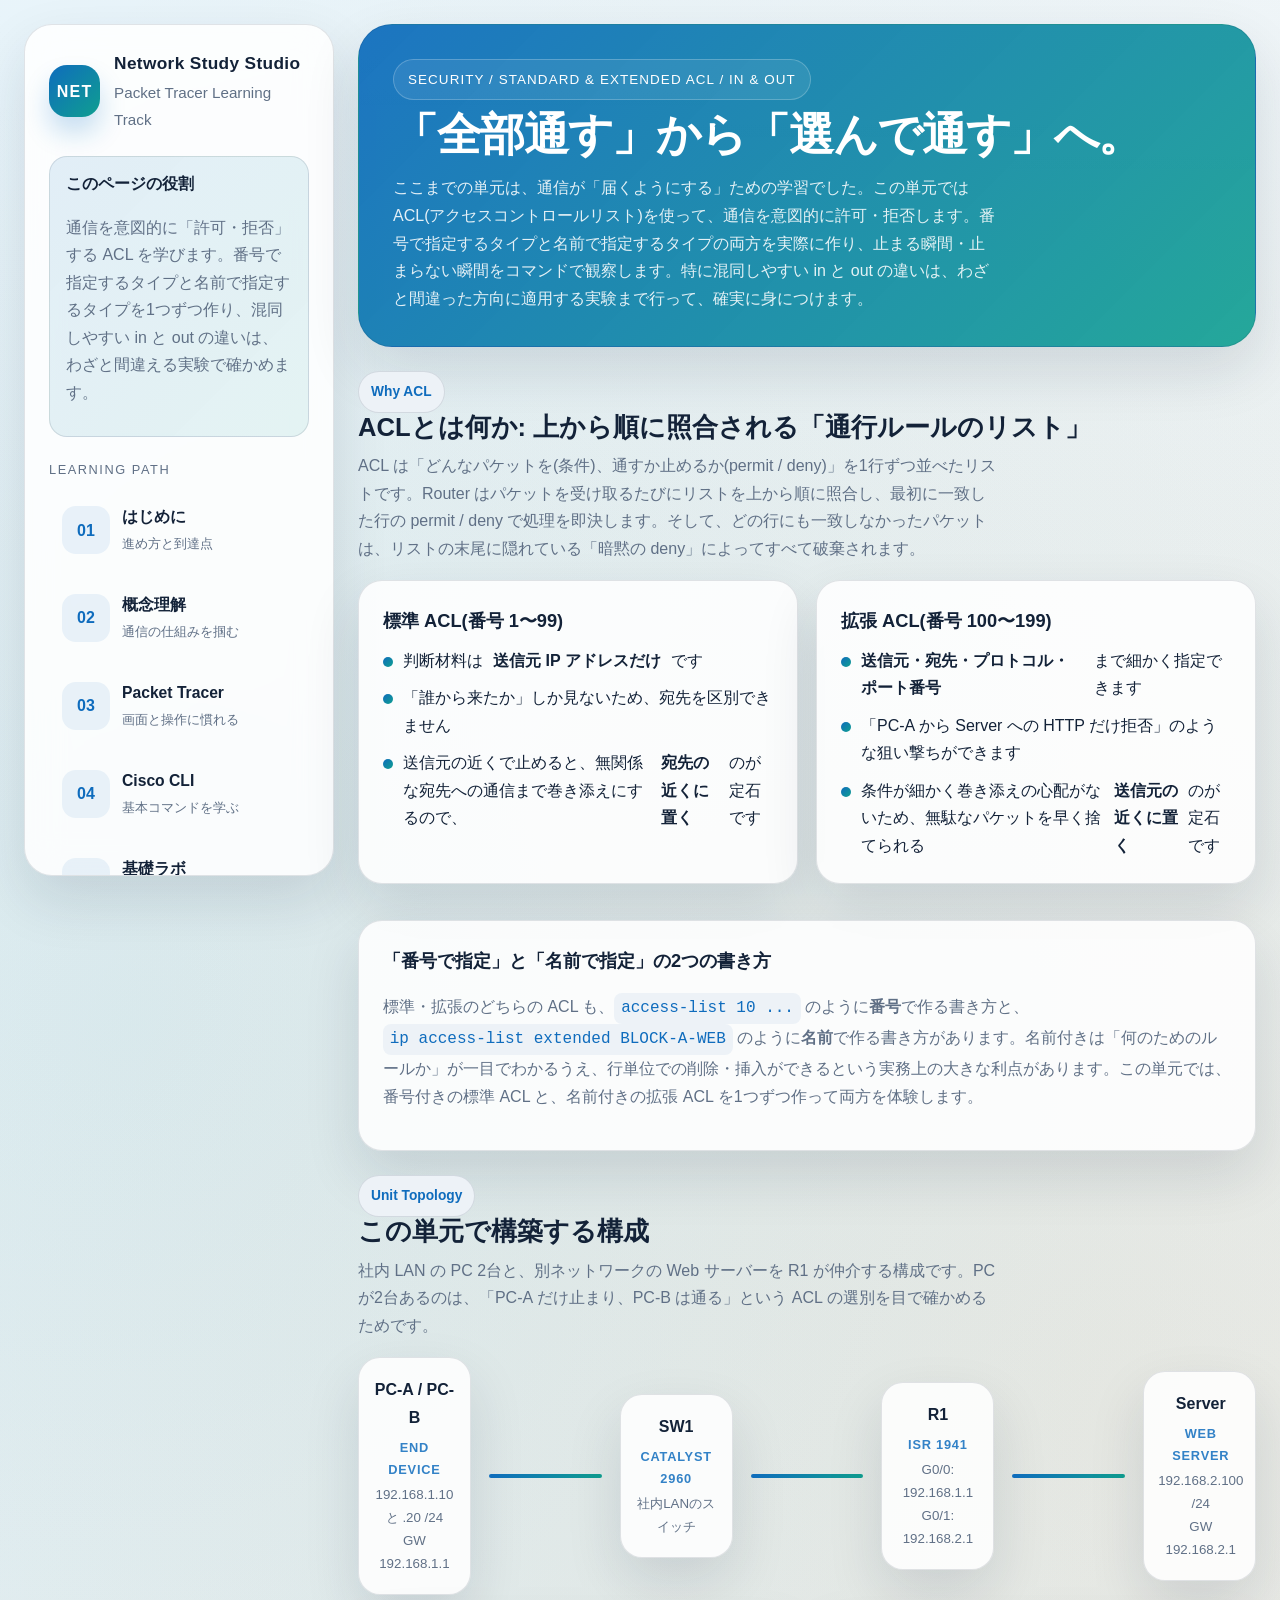
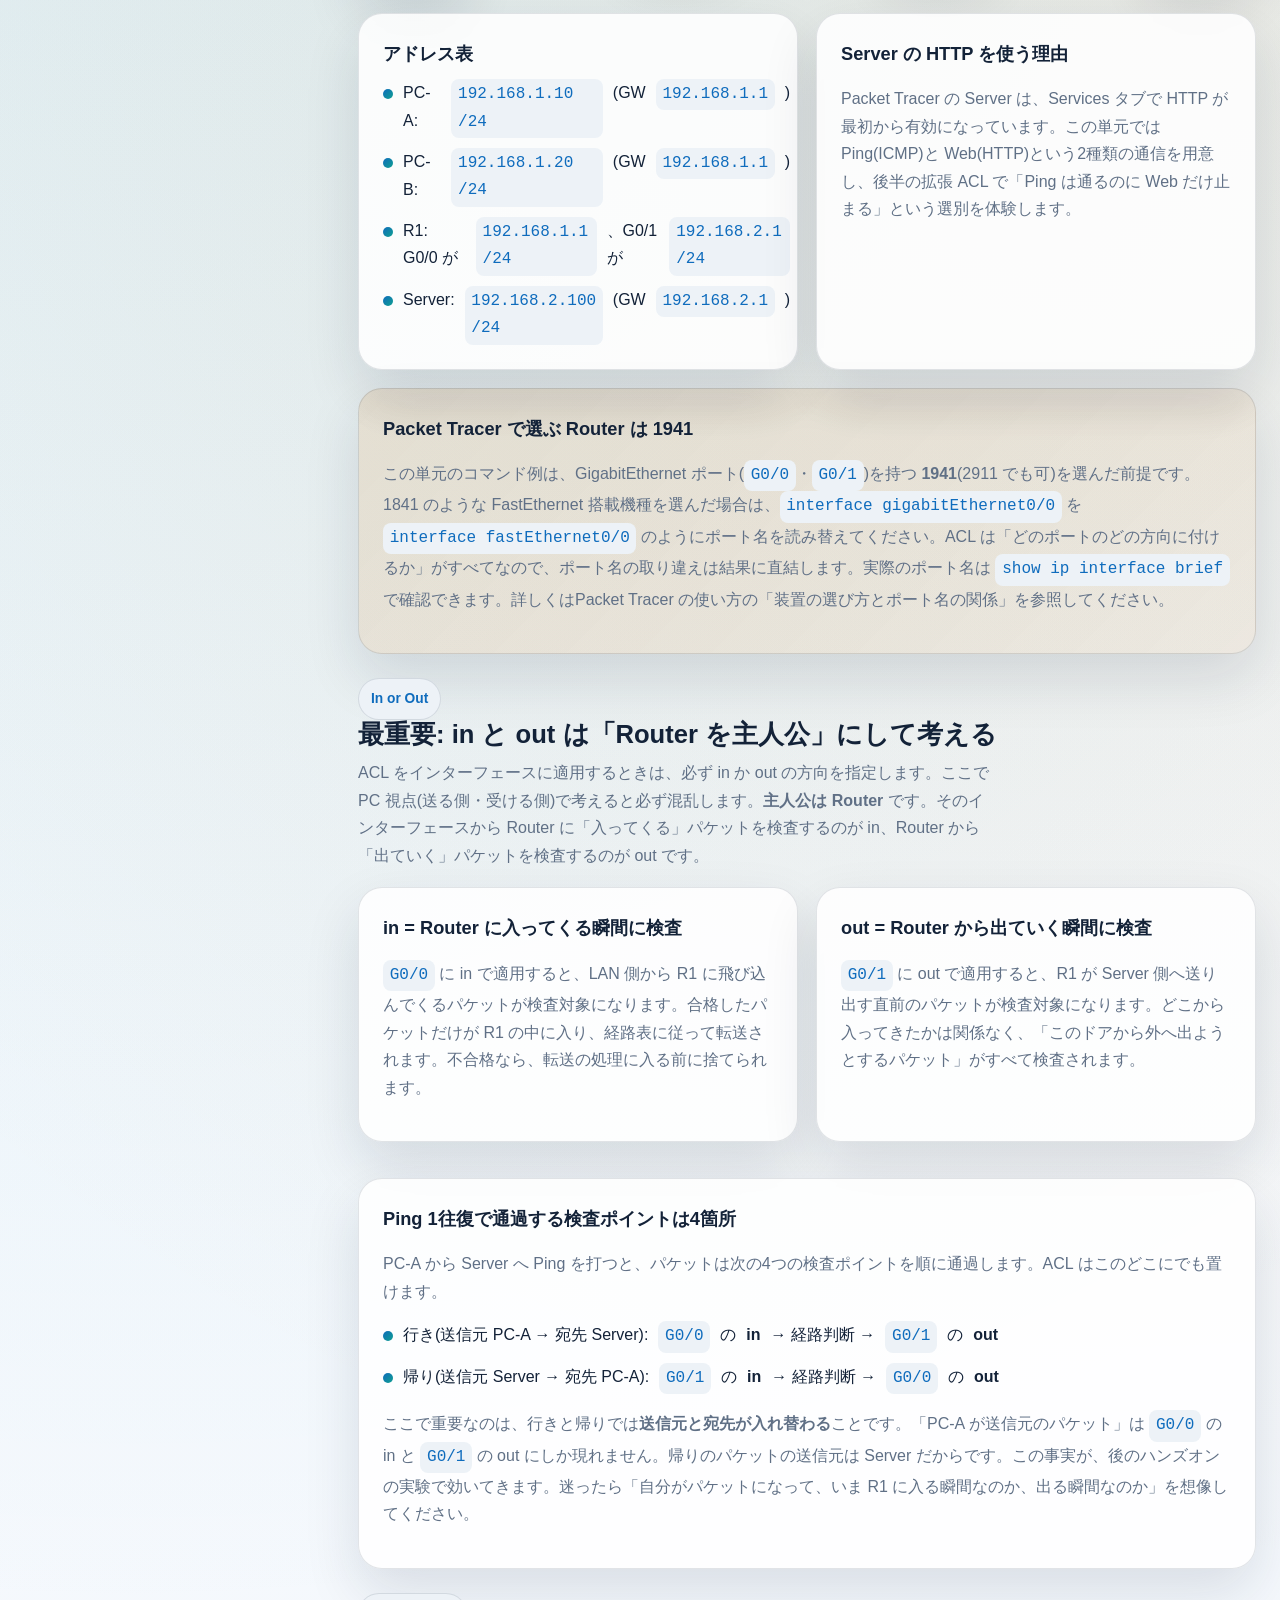
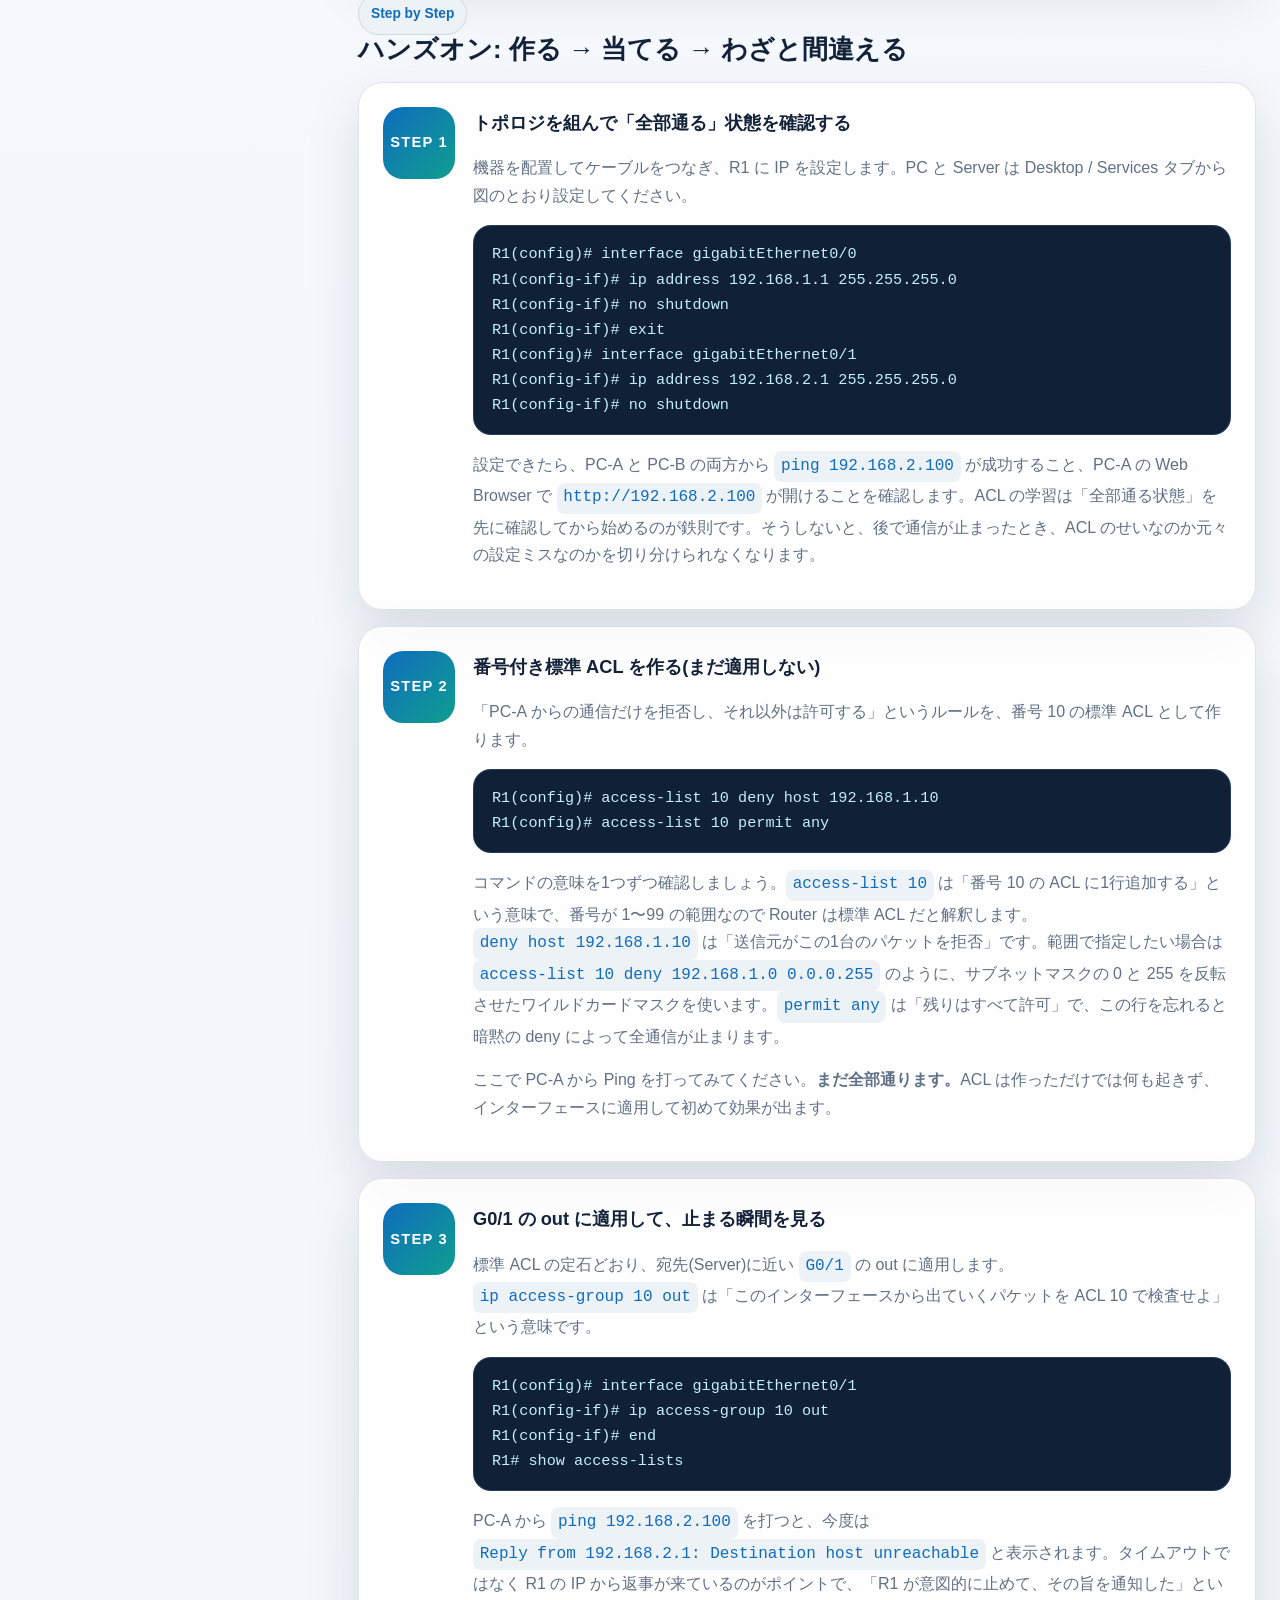
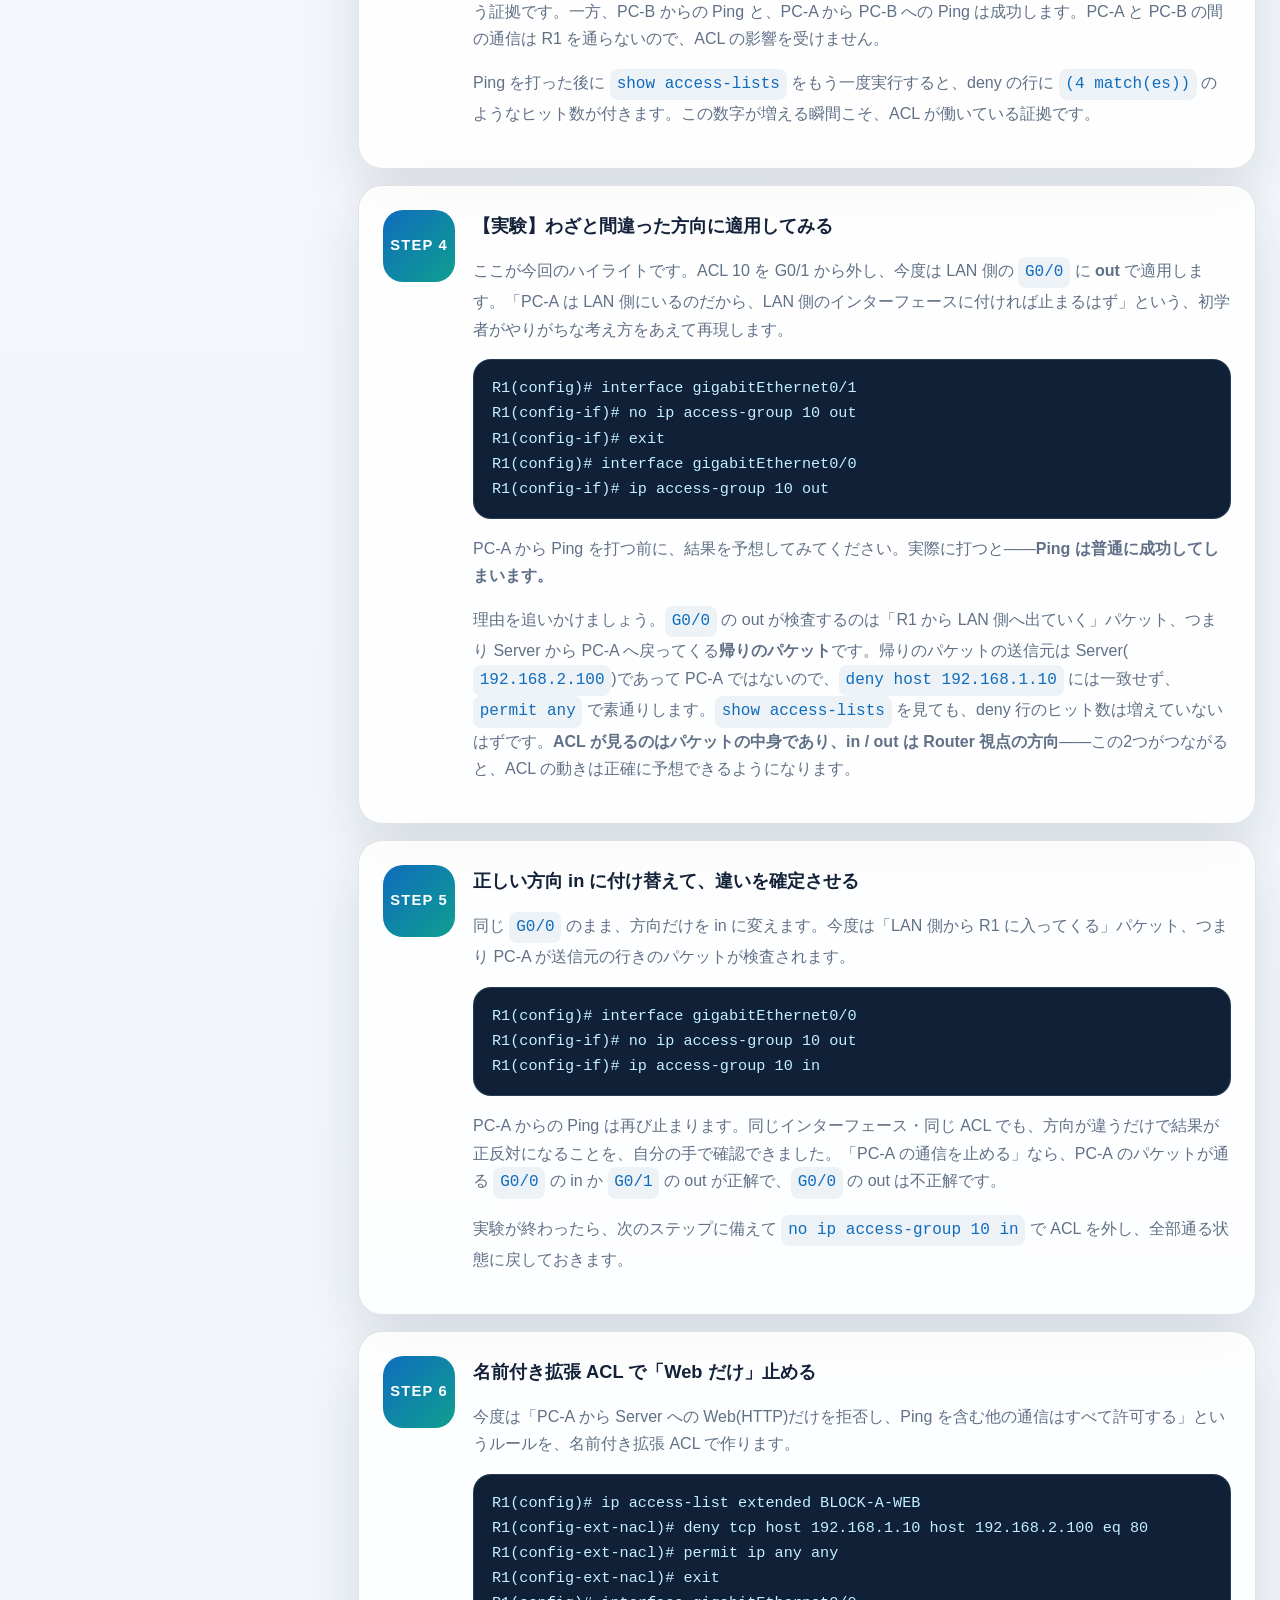
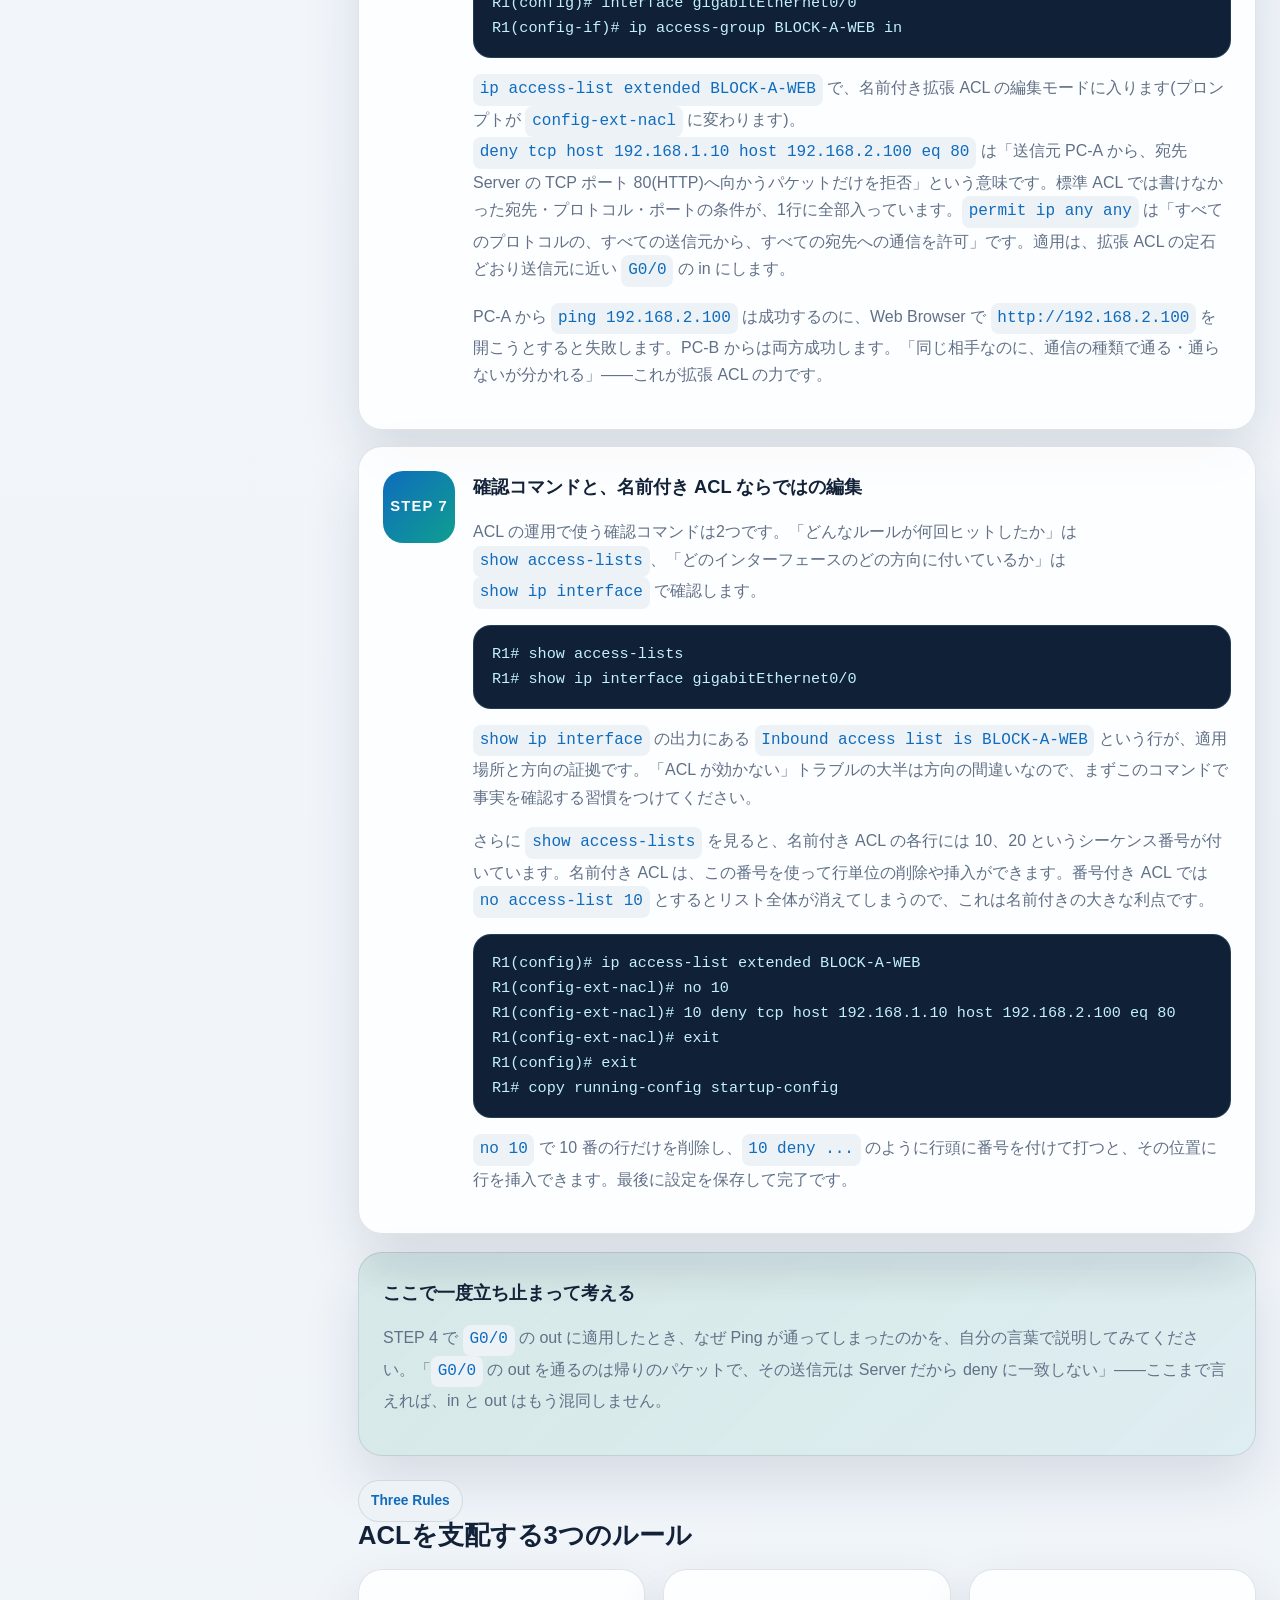
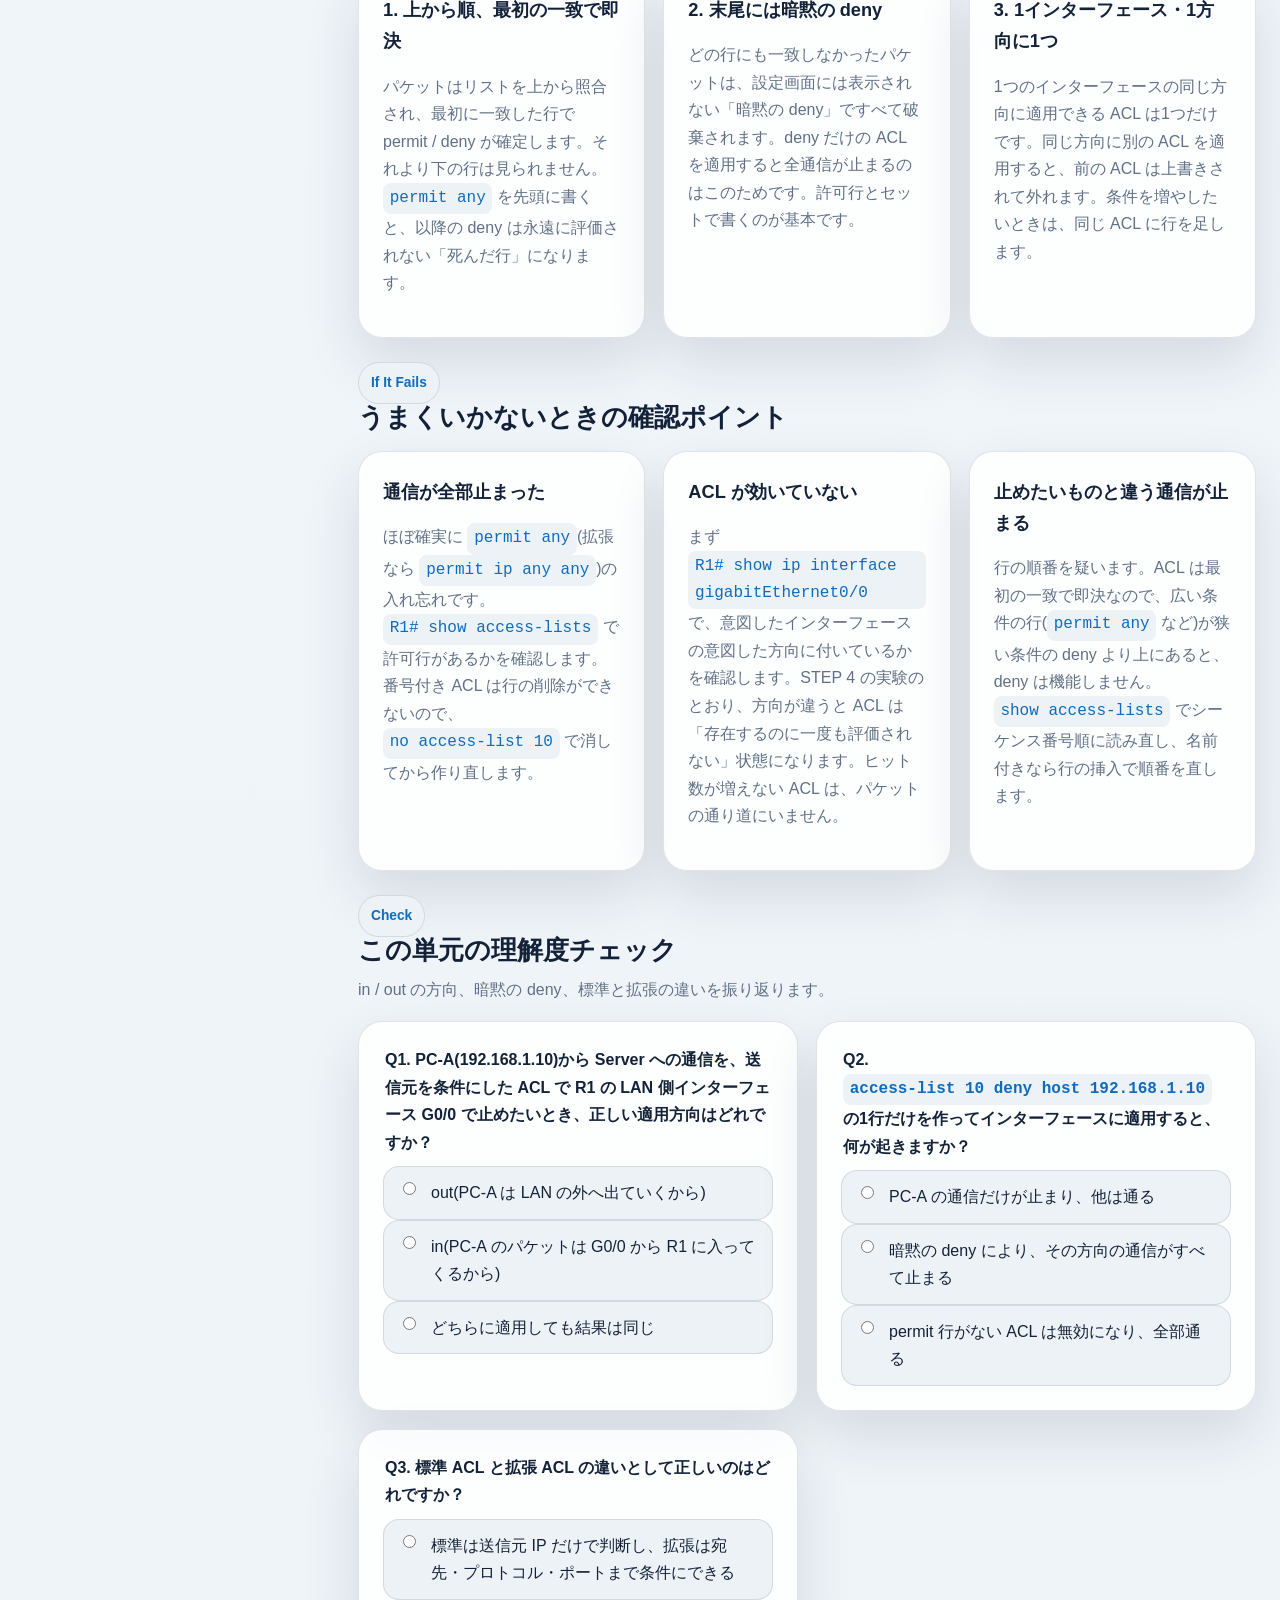
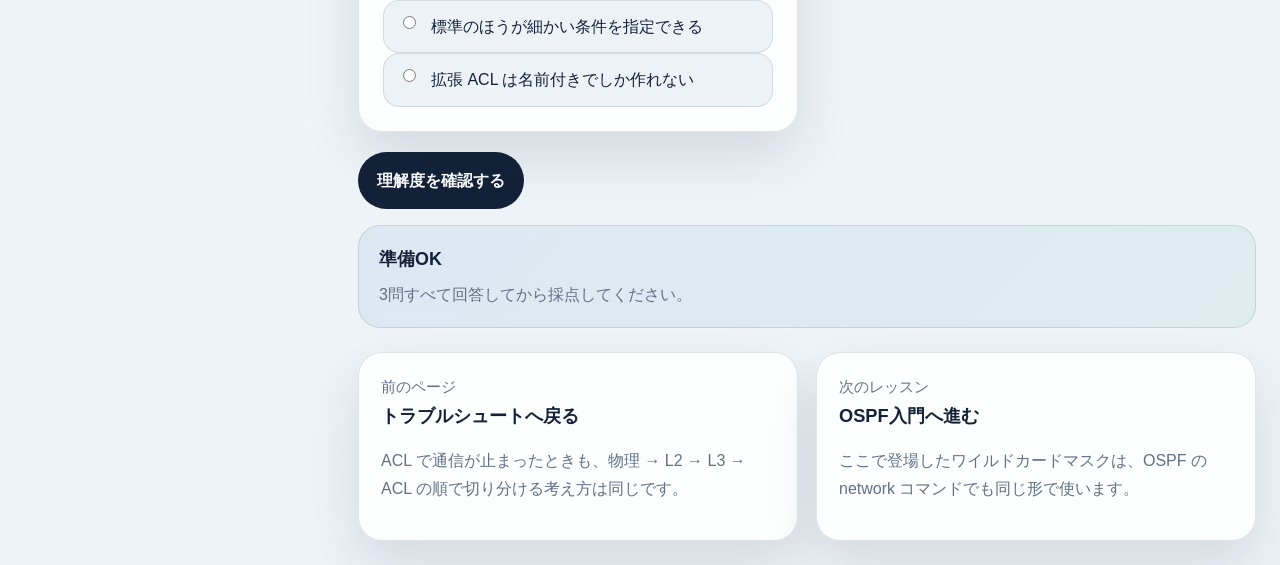
==== commit 5b68b6f2: "装置への言及" ====
--- a/acl.html
+++ b/acl.html
@@ -98,7 +98,7 @@
           <div class="diagram-link"></div>
           <div class="diagram-node">SW1<small><span class="device-name">Catalyst 2960</span>社内LANのスイッチ</small></div>
           <div class="diagram-link"></div>
-          <div class="diagram-node">R1<small><span class="device-name">Router</span>G0/0: 192.168.1.1<br>G0/1: 192.168.2.1</small></div>
+          <div class="diagram-node">R1<small><span class="device-name">ISR 1941</span>G0/0: 192.168.1.1<br>G0/1: 192.168.2.1</small></div>
           <div class="diagram-link"></div>
           <div class="diagram-node">Server<small><span class="device-name">Web Server</span>192.168.2.100 /24<br>GW 192.168.2.1</small></div>
         </div>
@@ -117,6 +117,11 @@
             <p>Packet Tracer の Server は、Services タブで HTTP が最初から有効になっています。この単元では Ping(ICMP)と Web(HTTP)という2種類の通信を用意し、後半の拡張 ACL で「Ping は通るのに Web だけ止まる」という選別を体験します。</p>
           </article>
         </div>
+
+        <section class="callout warning">
+          <h3>Packet Tracer で選ぶ Router は 1941</h3>
+          <p>この単元のコマンド例は、GigabitEthernet ポート(<code>G0/0</code>・<code>G0/1</code>)を持つ <strong>1941</strong>(2911 でも可)を選んだ前提です。1841 のような FastEthernet 搭載機種を選んだ場合は、<code>interface gigabitEthernet0/0</code> を <code>interface fastEthernet0/0</code> のようにポート名を読み替えてください。ACL は「どのポートのどの方向に付けるか」がすべてなので、ポート名の取り違えは結果に直結します。実際のポート名は <code>show ip interface brief</code> で確認できます。詳しくは<a href="packet-tracer.html">Packet Tracer の使い方</a>の「装置の選び方とポート名の関係」を参照してください。</p>
+        </section>
       </section>
 
       <section class="section fade-in delay-2">
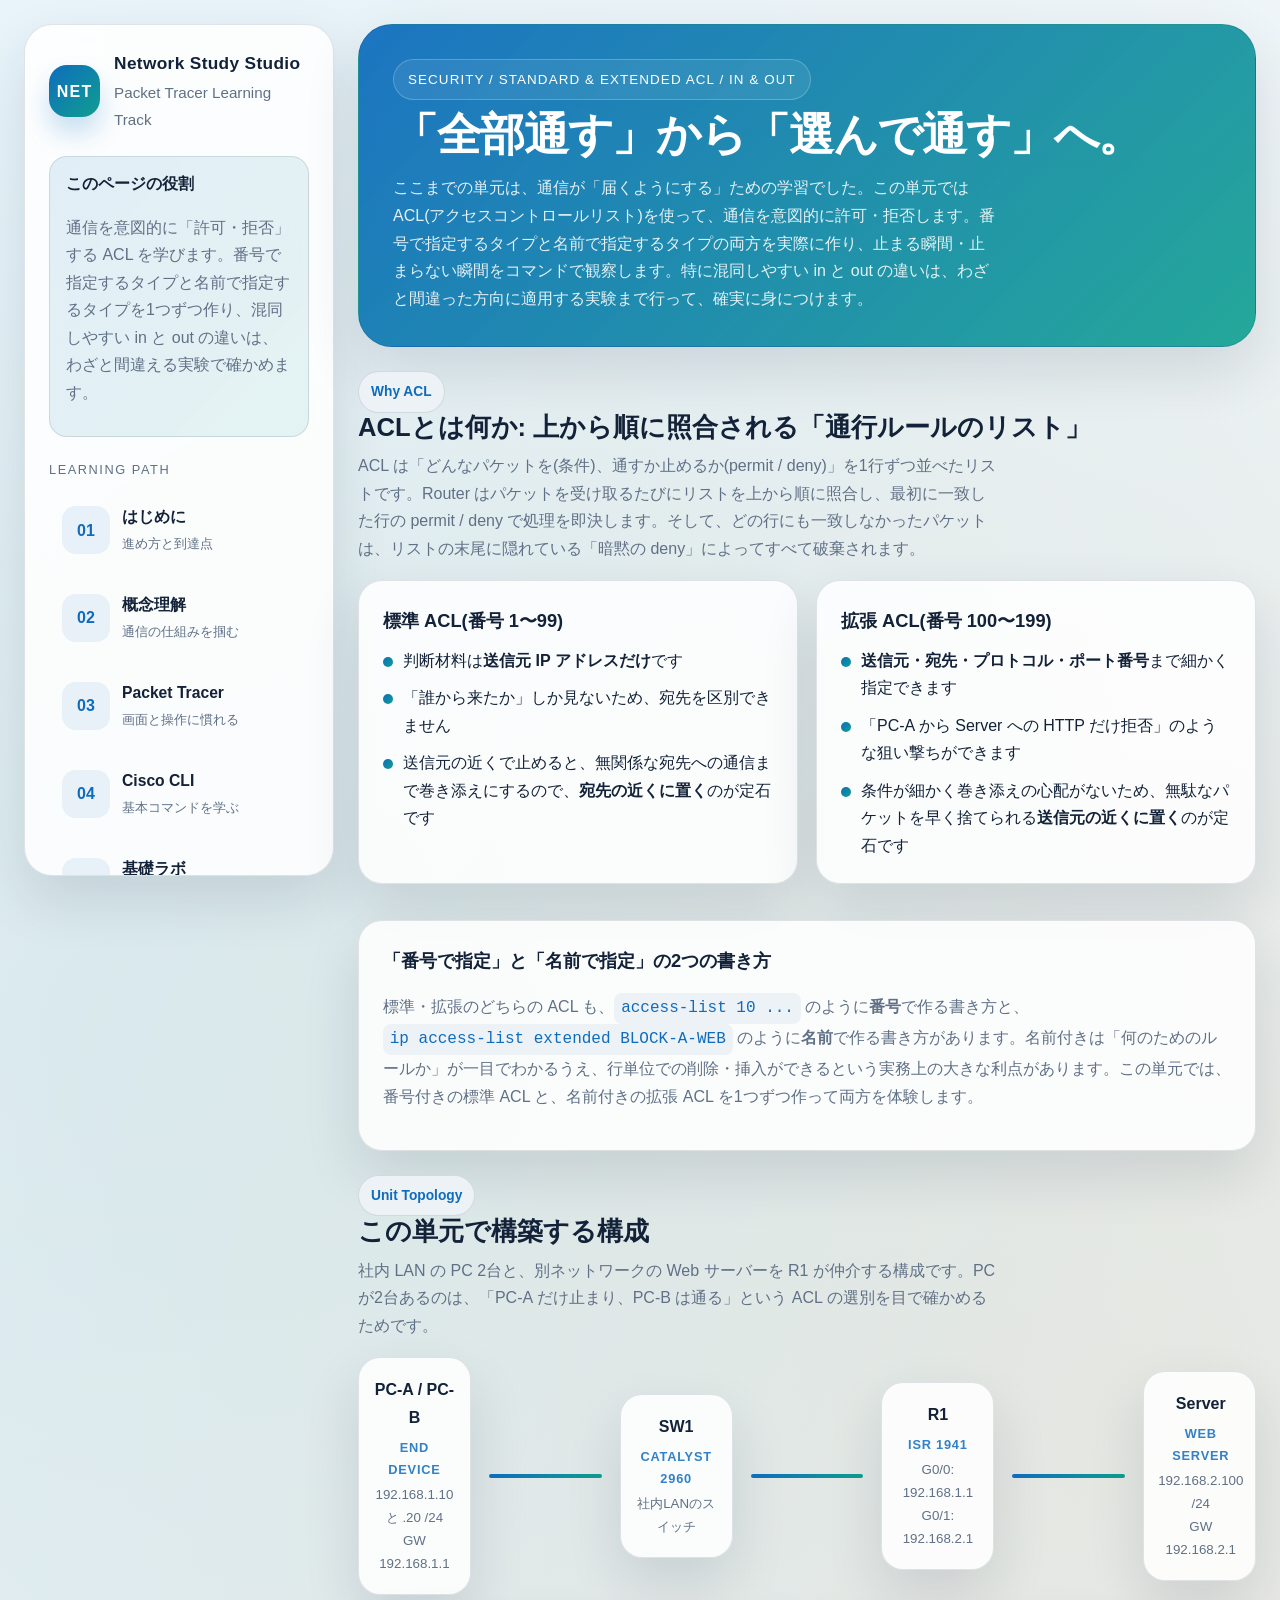
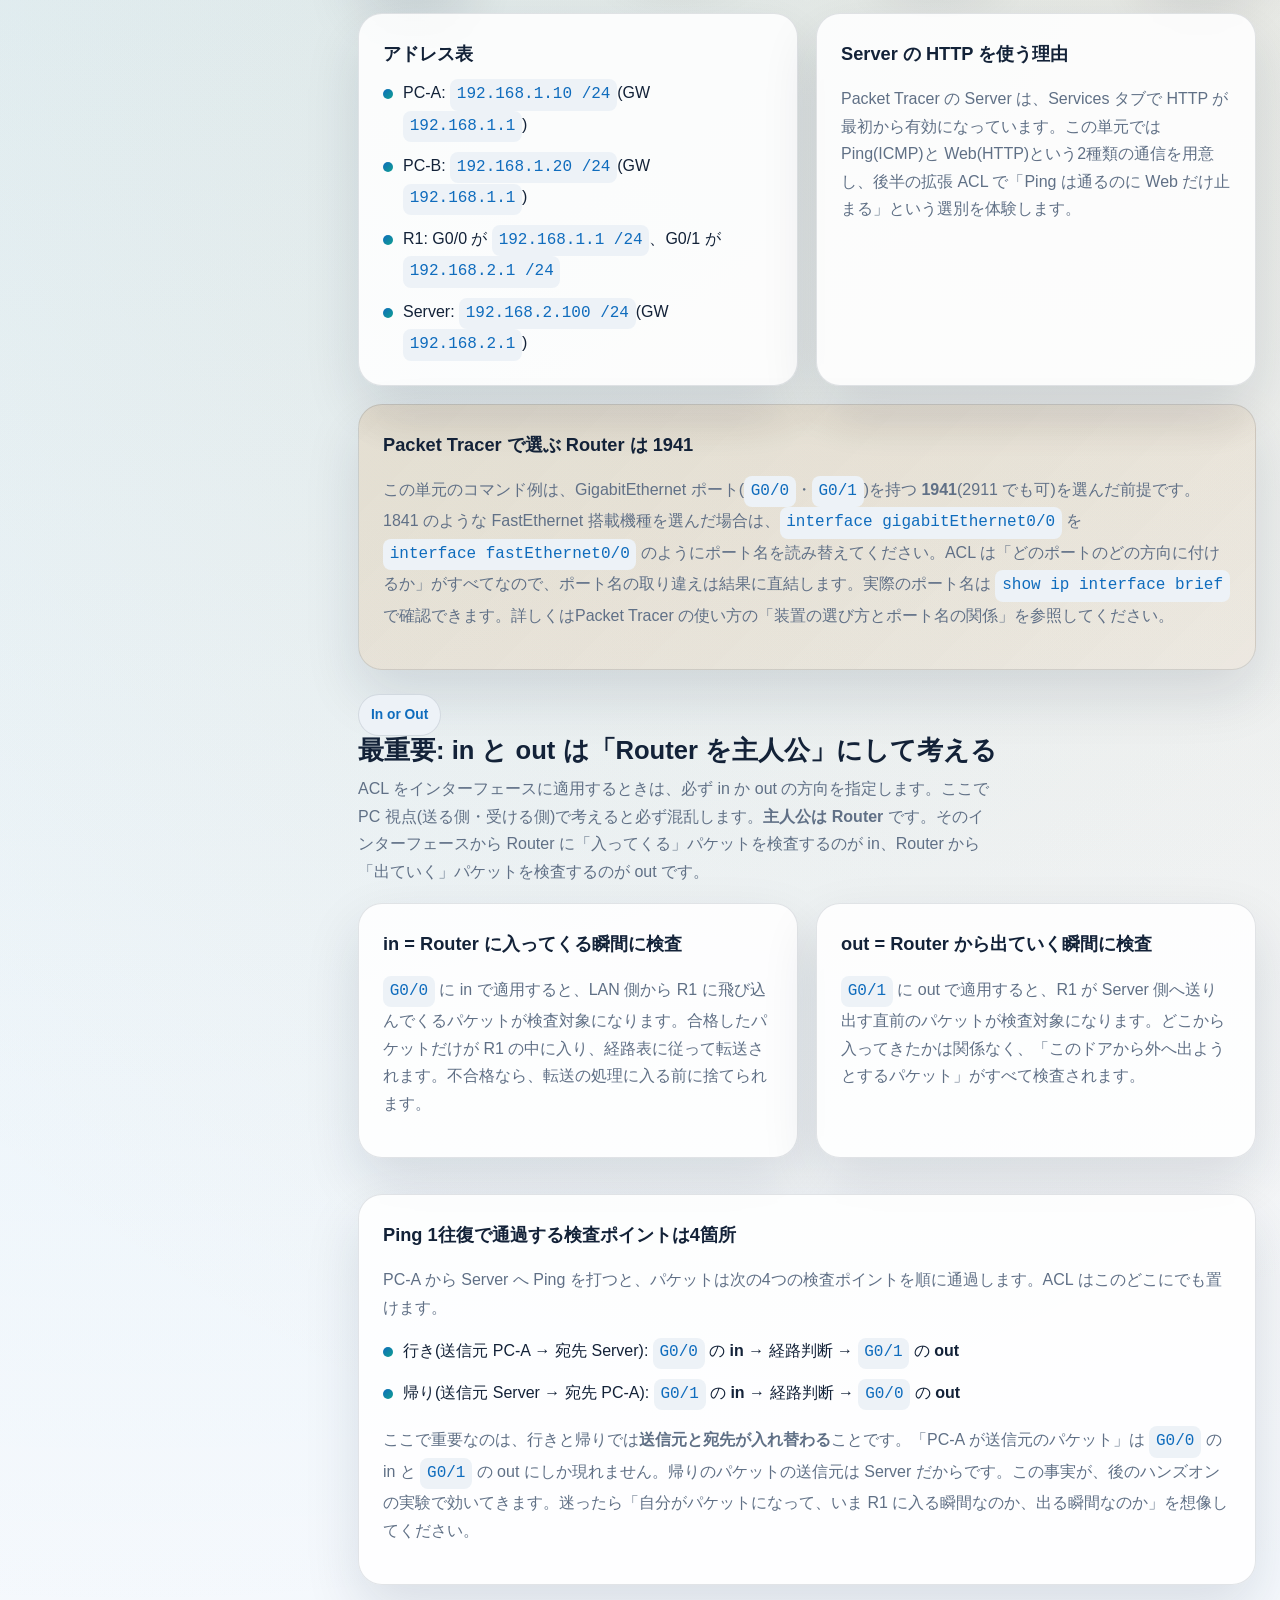
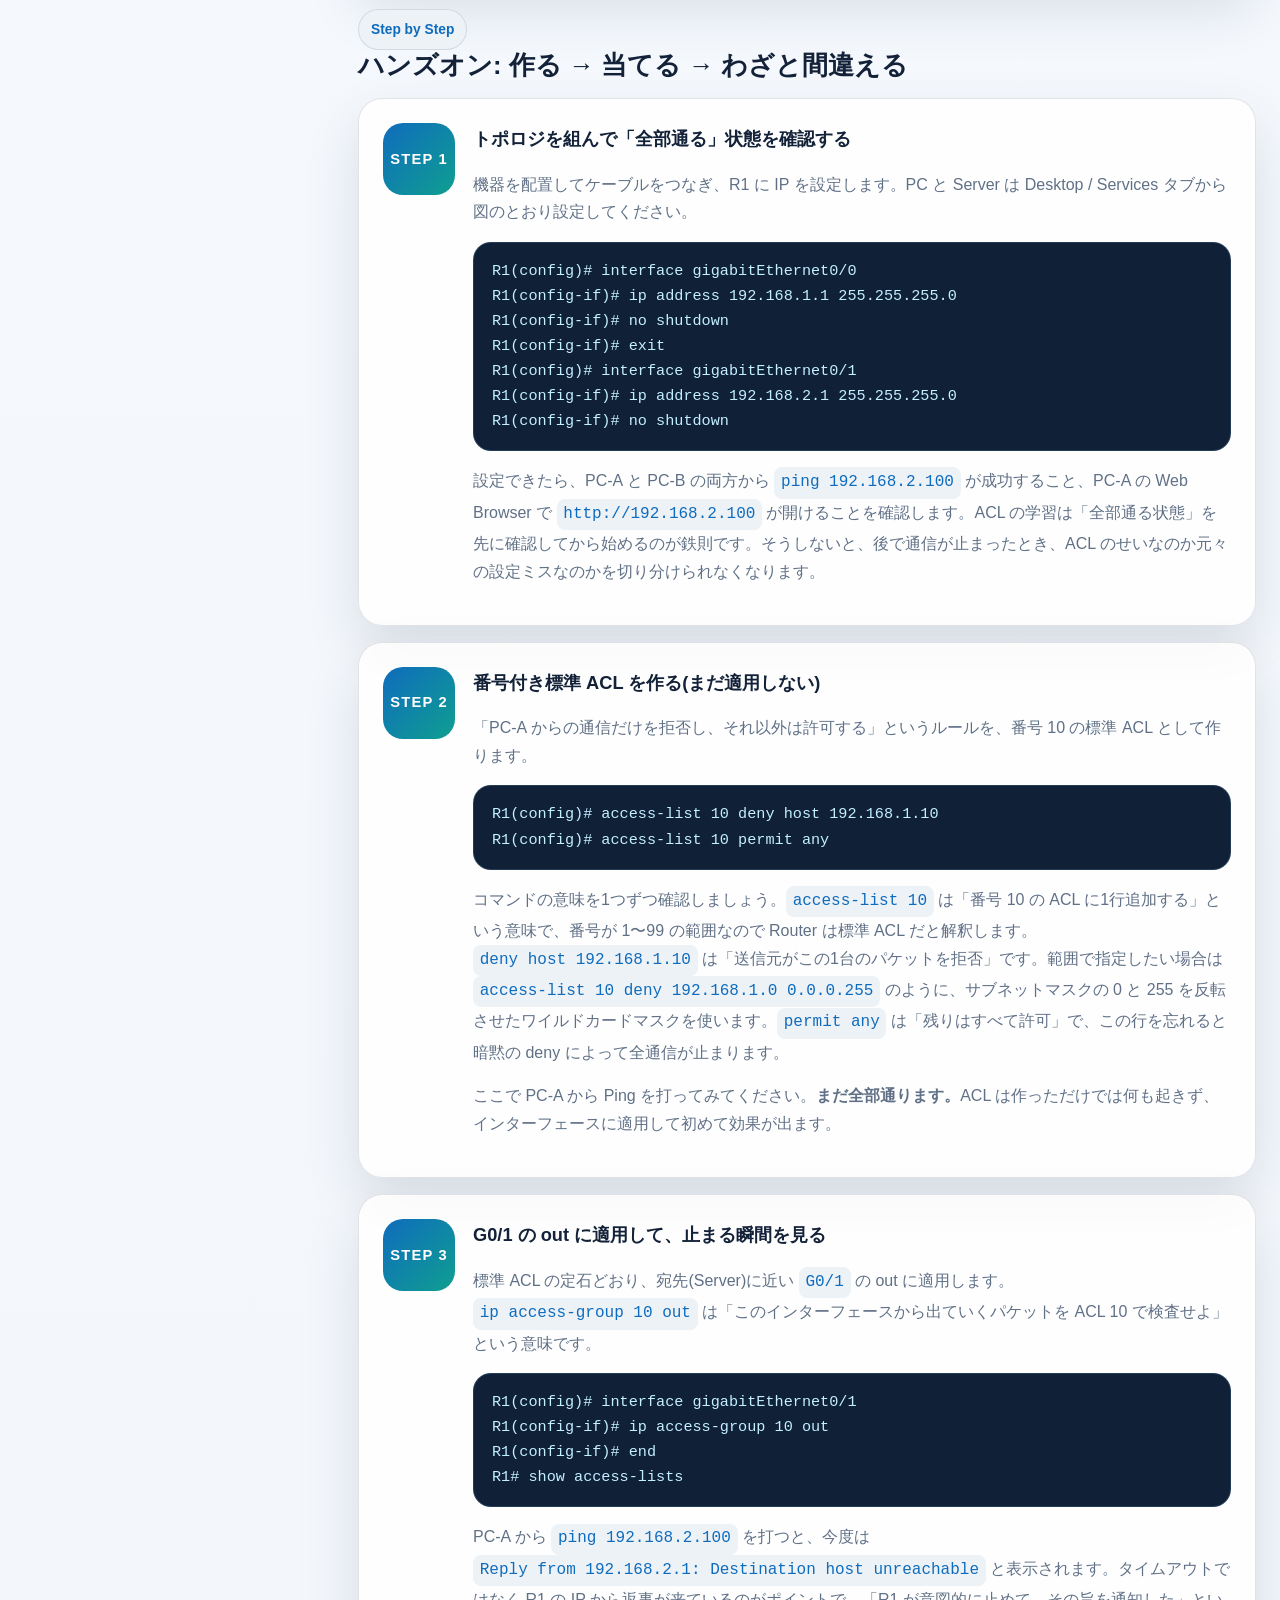
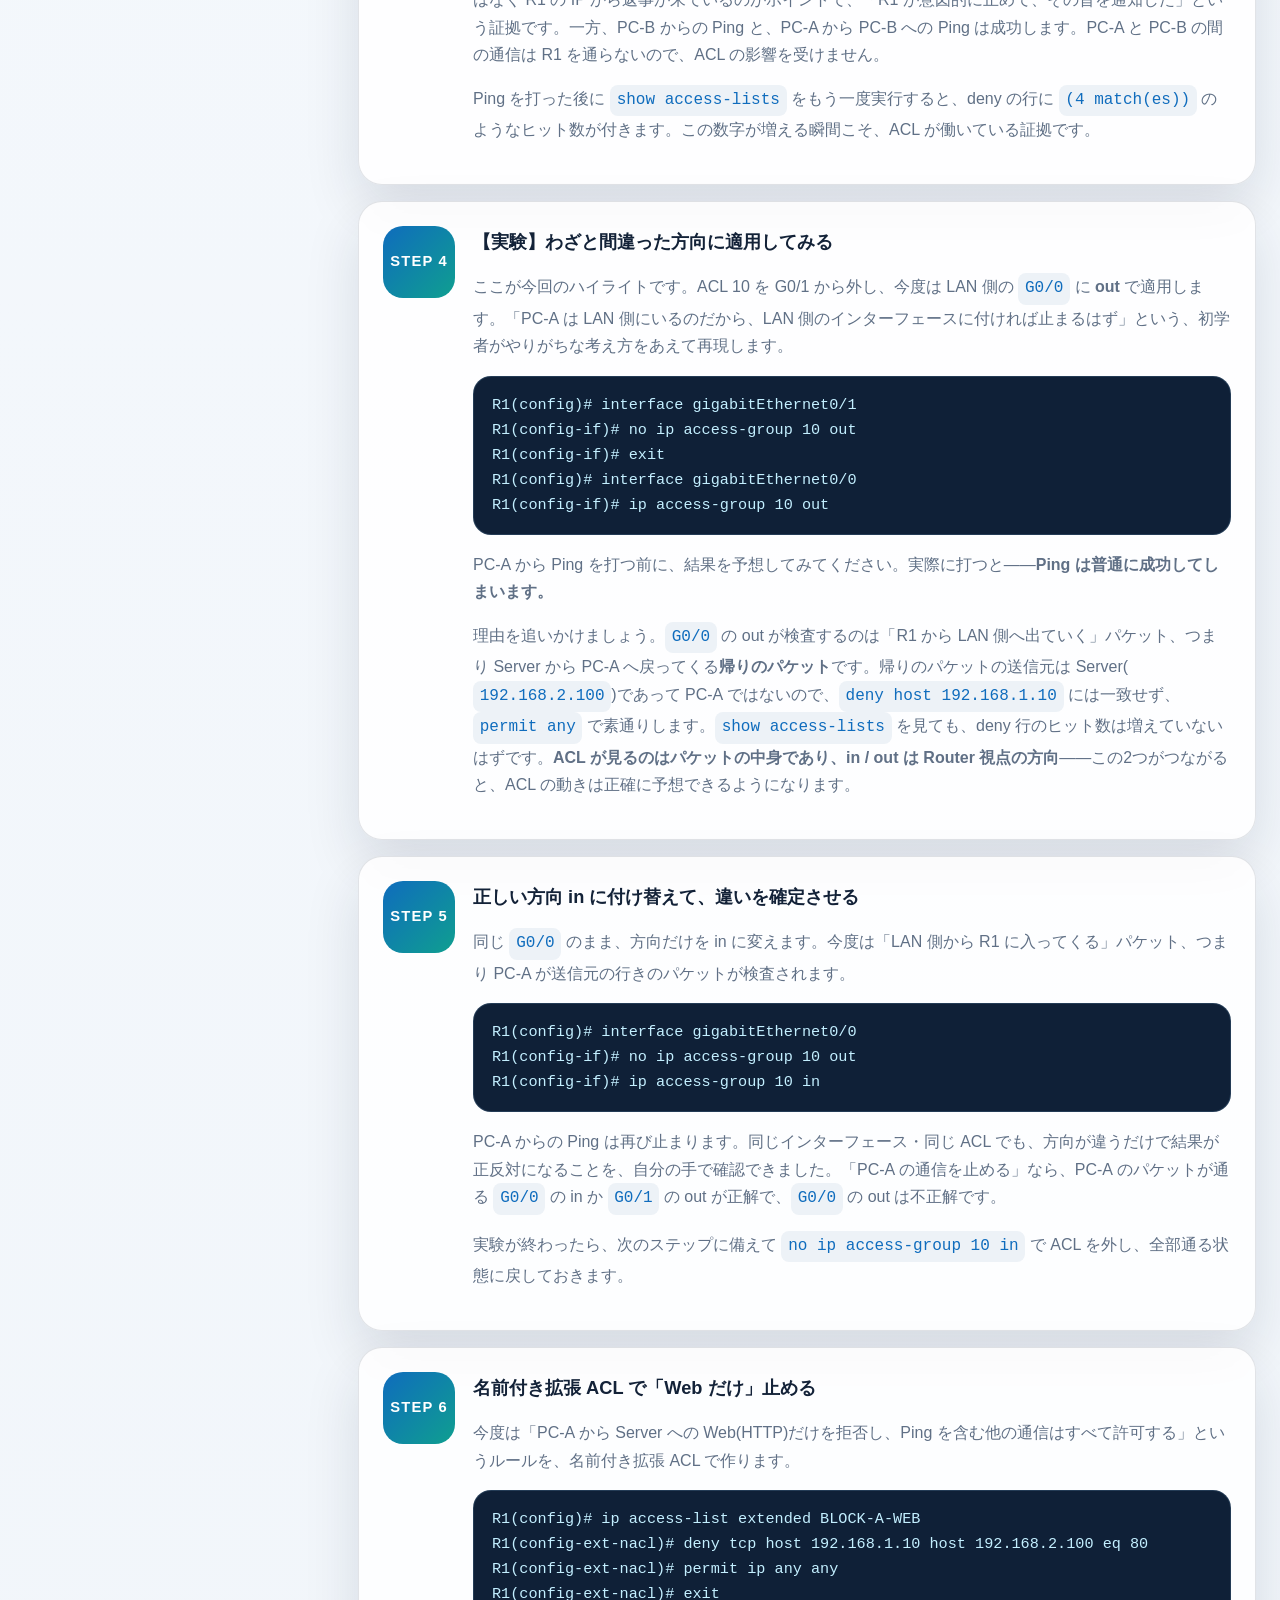
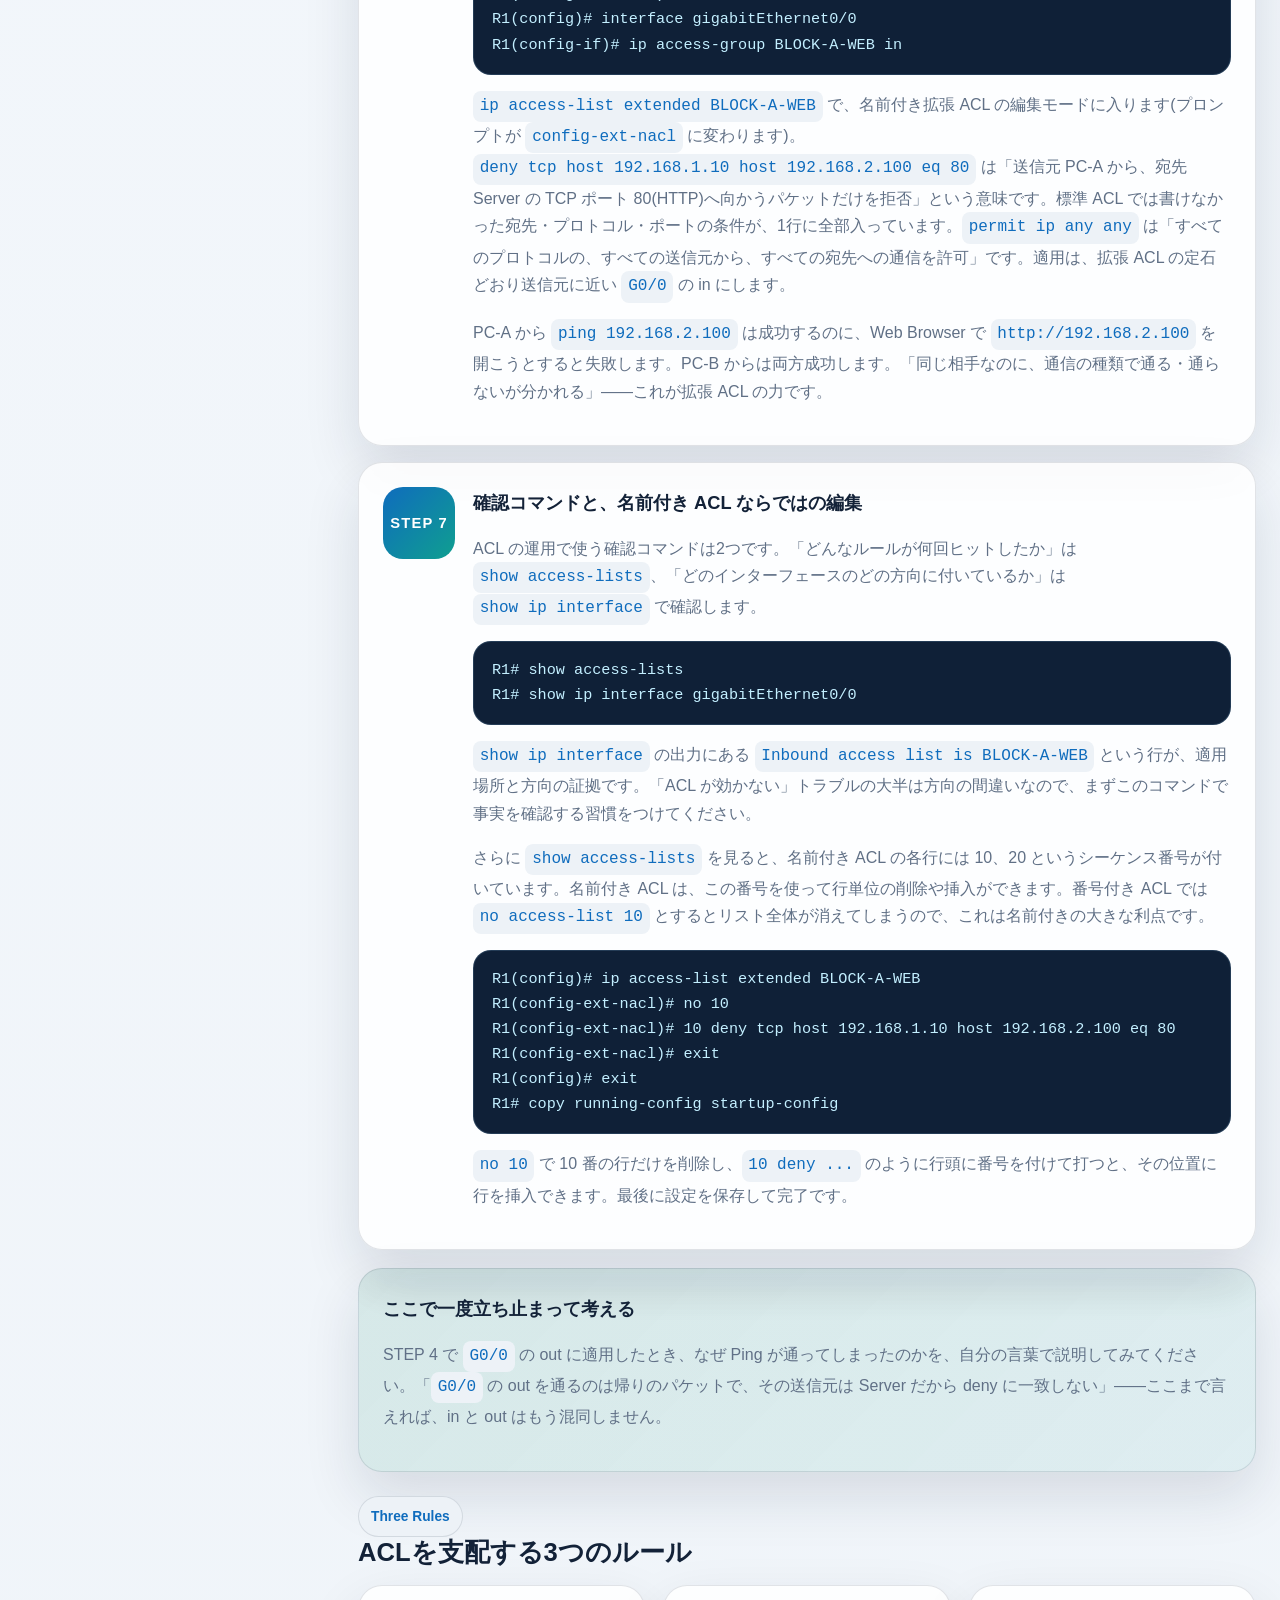
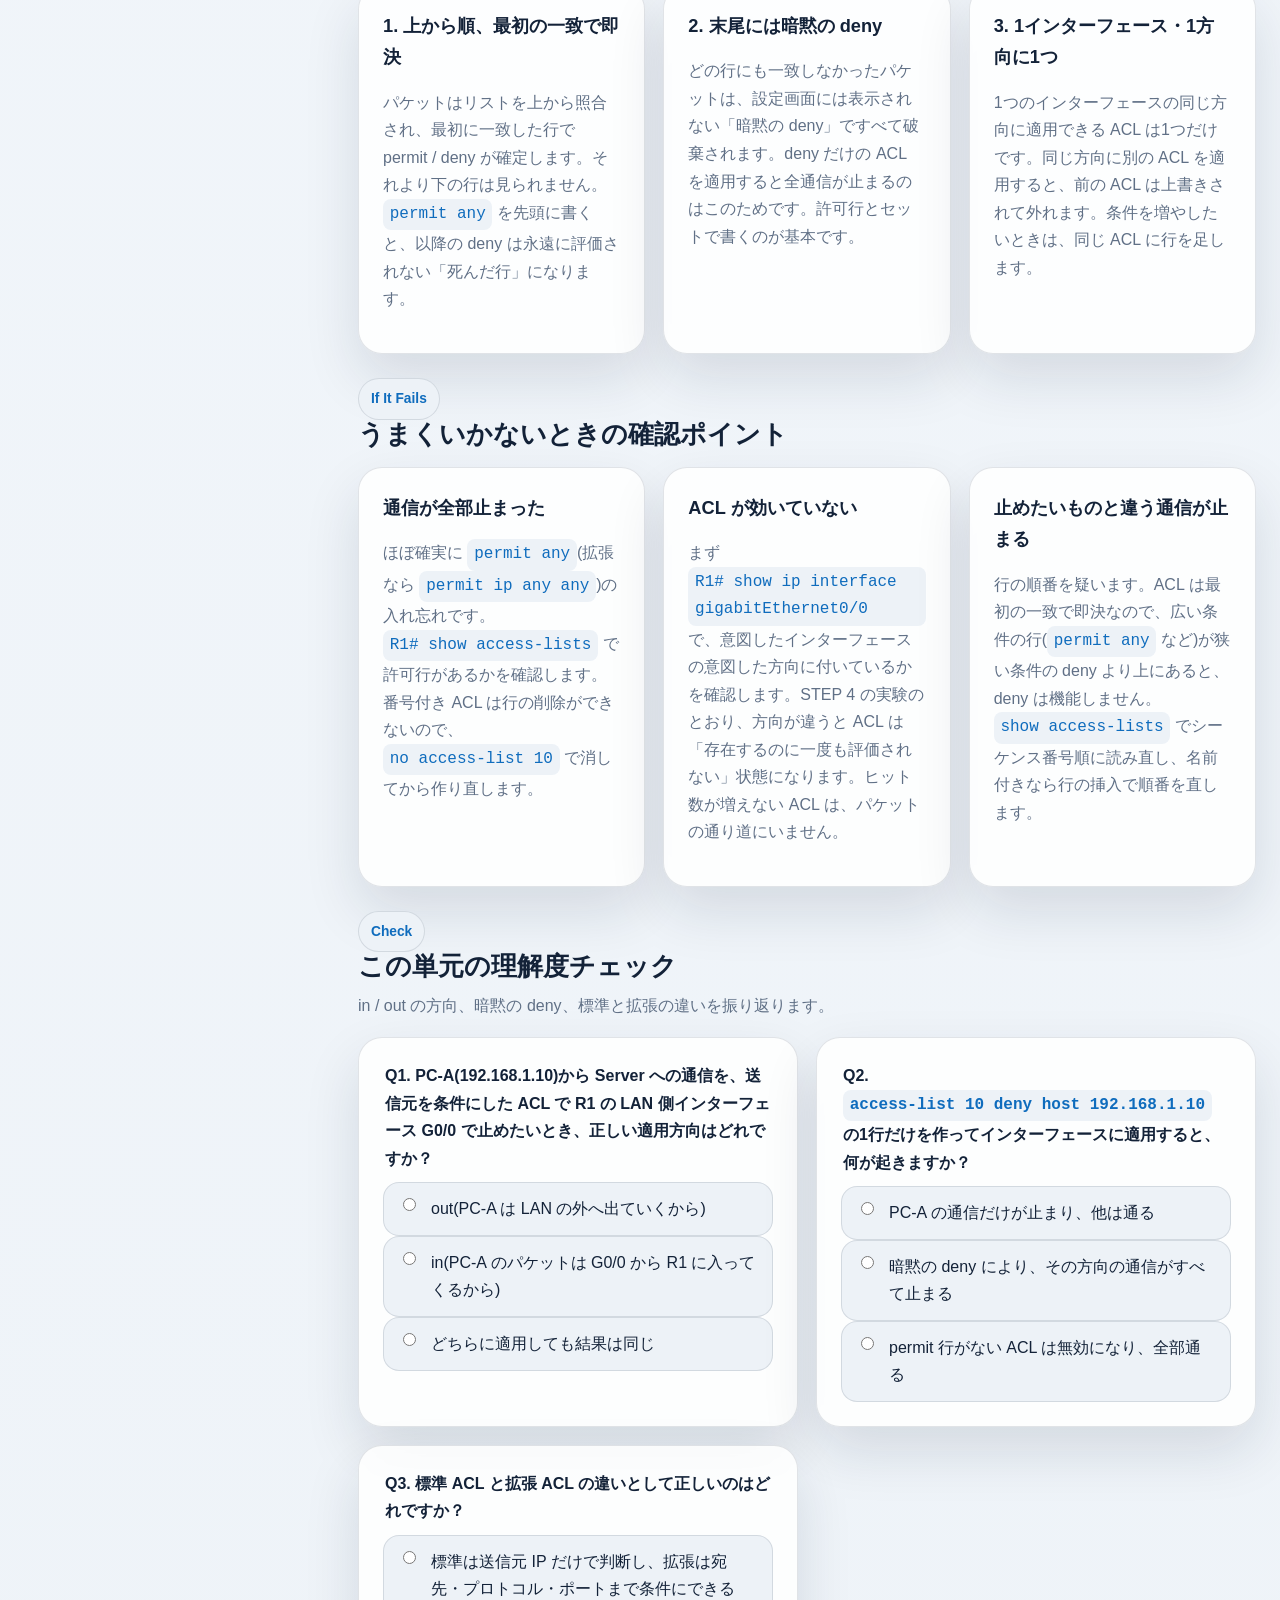
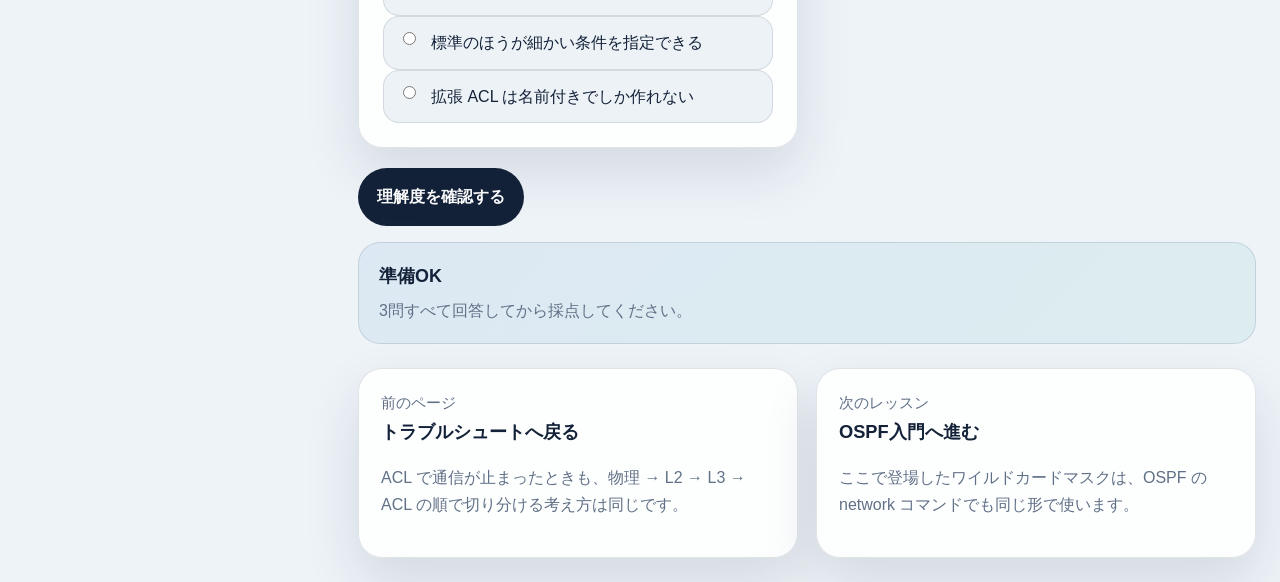
==== commit 0ca604fd: "単元とCSSの修正" ====
--- a/acl.html
+++ b/acl.html
@@ -35,6 +35,9 @@
           <a href="acl.html" data-page-link="acl"><div class="nav-number">09</div><div class="nav-copy"><strong>ACL入門</strong><small>通す通信を選ぶ</small></div></a>
           <a href="ospf.html" data-page-link="ospf"><div class="nav-number">10</div><div class="nav-copy"><strong>OSPF入門</strong><small>経路を自動で学ぶ</small></div></a>
           <a href="advanced-labs.html" data-page-link="advanced-labs"><div class="nav-number">11</div><div class="nav-copy"><strong>応用ラボ</strong><small>DHCP・NAT・ACL</small></div></a>
+          <a href="redundancy.html" data-page-link="redundancy"><div class="nav-number">12</div><div class="nav-copy"><strong>冗長化</strong><small>STP・EtherChannel・HSRP</small></div></a>
+          <a href="ipv6.html" data-page-link="ipv6"><div class="nav-number">13</div><div class="nav-copy"><strong>IPv6入門</strong><small>次世代アドレスを学ぶ</small></div></a>
+          <a href="security-ops.html" data-page-link="security-ops"><div class="nav-number">14</div><div class="nav-copy"><strong>セキュリティと運用</strong><small>守る設定と管理</small></div></a>
         </nav>
       </div>
       <div class="theme-toggle" aria-label="表示テーマ切替">
--- a/styles.css
+++ b/styles.css
@@ -20,11 +20,54 @@
   --danger: #d9485f;
   --success: #1d8f6d;
   --shadow: 0 24px 56px rgba(19, 34, 56, 0.12);
-  --radius-xl: 30px;
-  --radius-lg: 22px;
-  --radius-md: 16px;
   --font-head: "Bahnschrift", "Aptos Display", "Hiragino Sans", sans-serif;
   --font-body: "Aptos", "Segoe UI", "Yu Gothic UI", "Hiragino Sans", sans-serif;
+
+  /* ---- spacing scale ---- */
+  --space-3xs: 2px;
+  --space-2xs: 6px;
+  --space-xs: 8px;
+  --space-sm: 10px;
+  --space-md: 12px;
+  --space-lg: 14px;
+  --space-xl: 16px;
+  --space-2xl: 18px;
+  --space-3xl: 22px;
+  --space-4xl: 24px;
+  --space-5xl: 34px;
+
+  /* ---- radius scale ---- */
+  --radius-2xs: 6px;
+  --radius-xs: 8px;
+  --radius-sm: 14px;
+  --radius-md: 16px;
+  --radius-chip: 18px;
+  --radius-badge: 20px;
+  --radius-lg: 22px;
+  --radius-card: 24px;
+  --radius-panel: 28px;
+  --radius-xl: 30px;
+  --radius-hero: 34px;
+  --radius-pill: 999px;
+
+  /* ---- layout ---- */
+  --shell-max-width: 1440px;
+  --shell-pad: 24px;
+  --sidebar-width: 310px;
+  --lesson-link-min: 280px;
+
+  /* ---- component sizes ---- */
+  --size-nav: 48px;
+  --size-brand: 52px;
+  --size-step: 72px;
+  --size-timeline: 84px;
+  --bullet-size: 10px;
+  --diagram-node-h: 92px;
+  --toggle-w: 58px;
+  --toggle-h: 34px;
+  --toggle-thumb: 24px;
+  --toggle-inset: 4px;
+  --toggle-border: 1px;
 }
 
 body.dark {
@@ -80,28 +123,28 @@
 }
 
 .site-shell {
-  max-width: 1440px;
+  max-width: var(--shell-max-width);
   margin: 0 auto;
-  padding: 24px;
-  display: grid;
-  grid-template-columns: 310px minmax(0, 1fr);
-  gap: 24px;
+  padding: var(--shell-pad);
+  display: grid;
+  grid-template-columns: var(--sidebar-width) minmax(0, 1fr);
+  gap: var(--shell-pad);
 }
 
 .sidebar {
   align-self: start;
   position: sticky;
-  top: 24px;
-  max-height: calc(100vh - 48px);
+  top: var(--shell-pad);
+  max-height: calc(100vh - var(--shell-pad) * 2);
   overflow-y: auto;
   scrollbar-width: thin;
   scrollbar-color: var(--line-strong) transparent;
   min-height: unset;
   display: flex;
   flex-direction: column;
-  gap: 22px;
-  padding: 24px;
-  border-radius: 28px;
+  gap: var(--space-3xl);
+  padding: var(--space-4xl);
+  border-radius: var(--radius-panel);
   border: 1px solid var(--line);
   background: var(--panel);
   backdrop-filter: blur(18px);
@@ -111,13 +154,13 @@
 .brand {
   display: flex;
   align-items: center;
-  gap: 14px;
+  gap: var(--space-lg);
 }
 
 .brand-mark {
-  width: 52px;
-  height: 52px;
-  border-radius: 18px;
+  width: var(--size-brand);
+  height: var(--size-brand);
+  border-radius: var(--radius-chip);
   display: grid;
   place-items: center;
   font-family: var(--font-head);
@@ -141,15 +184,15 @@
 }
 
 .sidebar-note {
-  padding: 14px 16px;
-  border-radius: 18px;
+  padding: var(--space-lg) var(--space-xl);
+  border-radius: var(--radius-chip);
   background: linear-gradient(135deg, rgba(15, 108, 189, 0.11), rgba(15, 159, 144, 0.1));
   border: 1px solid var(--line);
 }
 
 .sidebar-note strong {
   display: block;
-  margin-bottom: 6px;
+  margin-bottom: var(--space-2xs);
   font-size: 0.98rem;
 }
 
@@ -171,7 +214,7 @@
 }
 
 .sidebar-title {
-  margin: 0 0 10px;
+  margin: 0 0 var(--space-sm);
   font-size: 0.8rem;
   letter-spacing: 0.12em;
   text-transform: uppercase;
@@ -180,16 +223,16 @@
 
 .sidebar-nav {
   display: grid;
-  gap: 10px;
+  gap: var(--space-sm);
 }
 
 .sidebar-nav a {
   display: grid;
-  grid-template-columns: 48px 1fr;
-  gap: 12px;
+  grid-template-columns: var(--size-nav) 1fr;
+  gap: var(--space-md);
   align-items: center;
-  padding: 12px;
-  border-radius: 18px;
+  padding: var(--space-md);
+  border-radius: var(--radius-chip);
   border: 1px solid transparent;
   transition: transform 0.2s ease, border-color 0.2s ease, background 0.2s ease;
 }
@@ -207,11 +250,11 @@
 }
 
 .nav-number {
-  width: 48px;
-  height: 48px;
+  width: var(--size-nav);
+  height: var(--size-nav);
   display: grid;
   place-items: center;
-  border-radius: 14px;
+  border-radius: var(--radius-sm);
   font-weight: 800;
   color: var(--primary);
   background: rgba(15, 108, 189, 0.08);
@@ -225,17 +268,17 @@
 .nav-copy small {
   display: block;
   color: var(--muted);
-  margin-top: 2px;
+  margin-top: var(--space-3xs);
 }
 
 .theme-toggle {
   display: flex;
   align-items: center;
   justify-content: center;
-  gap: 12px;
+  gap: var(--space-md);
   width: 100%;
-  padding: 12px 14px;
-  border-radius: 999px;
+  padding: var(--space-md) var(--space-lg);
+  border-radius: var(--radius-pill);
   border: 1px solid var(--line-strong);
   background: var(--panel-muted);
 }
@@ -256,8 +299,8 @@
 
 .theme-switch {
   position: relative;
-  width: 58px;
-  height: 34px;
+  width: var(--toggle-w);
+  height: var(--toggle-h);
   flex: 0 0 auto;
   cursor: pointer;
 }
@@ -275,18 +318,18 @@
   display: block;
   width: 100%;
   height: 100%;
-  border-radius: 999px;
-  border: 1px solid var(--line-strong);
+  border-radius: var(--radius-pill);
+  border: var(--toggle-border) solid var(--line-strong);
   background: linear-gradient(135deg, #10243d, #0f6cbd);
   transition: background 0.2s ease, border-color 0.2s ease, box-shadow 0.2s ease;
 }
 
 .theme-toggle-thumb {
   position: absolute;
-  top: 4px;
-  left: 4px;
-  width: 24px;
-  height: 24px;
+  top: var(--toggle-inset);
+  left: var(--toggle-inset);
+  width: var(--toggle-thumb);
+  height: var(--toggle-thumb);
   border-radius: 50%;
   background: #f8fbff;
   box-shadow: 0 4px 10px rgba(0, 0, 0, 0.22);
@@ -298,7 +341,8 @@
 }
 
 .theme-toggle-input:checked + .theme-toggle-track .theme-toggle-thumb {
-  transform: translateX(24px);
+  /* 移動量 = トラック内幅(枠線を除く) − つまみ幅 − 左右の余白 */
+  transform: translateX(calc(var(--toggle-w) - var(--toggle-border) * 2 - var(--toggle-thumb) - var(--toggle-inset) * 2));
   background: #ffffff;
 }
 
@@ -323,12 +367,12 @@
 
 .content {
   display: grid;
-  gap: 24px;
+  gap: var(--shell-pad);
 }
 
 .page-header {
-  padding: 34px;
-  border-radius: 34px;
+  padding: var(--space-5xl);
+  border-radius: var(--radius-hero);
   border: 1px solid var(--line);
   background:
     linear-gradient(135deg, rgba(15, 108, 189, 0.94), rgba(15, 159, 144, 0.9)),
@@ -338,7 +382,7 @@
 }
 
 .page-header h1 {
-  margin: 10px 0 0;
+  margin: var(--space-sm) 0 0;
   font-family: var(--font-head);
   font-size: clamp(2rem, 3.5vw, 3.7rem);
   line-height: 1.08;
@@ -347,16 +391,16 @@
 
 .page-header p {
   max-width: 68ch;
-  margin: 16px 0 0;
+  margin: var(--space-xl) 0 0;
   color: rgba(255, 255, 255, 0.88);
 }
 
 .eyebrow {
   display: inline-flex;
   align-items: center;
-  gap: 10px;
-  padding: 8px 14px;
-  border-radius: 999px;
+  gap: var(--space-sm);
+  padding: var(--space-xs) var(--space-lg);
+  border-radius: var(--radius-pill);
   border: 1px solid rgba(255, 255, 255, 0.22);
   background: rgba(255, 255, 255, 0.08);
   font-size: 0.84rem;
@@ -373,7 +417,7 @@
 .topic-diagram,
 .wide-diagram {
   display: grid;
-  gap: 18px;
+  gap: var(--space-2xl);
 }
 
 .hero-grid {
@@ -405,7 +449,7 @@
 .callout,
 .quiz-card,
 .timeline-item {
-  border-radius: 24px;
+  border-radius: var(--radius-card);
   border: 1px solid var(--line);
   background: var(--panel);
   backdrop-filter: blur(14px);
@@ -418,12 +462,12 @@
 .callout,
 .timeline-item,
 .hero-panel {
-  padding: 24px;
+  padding: var(--space-4xl);
 }
 
 .section {
   display: grid;
-  gap: 18px;
+  gap: var(--space-2xl);
 }
 
 .section-head h2 {
@@ -435,7 +479,7 @@
 
 .section-head p {
   max-width: 72ch;
-  margin: 10px 0 0;
+  margin: var(--space-sm) 0 0;
   color: var(--muted);
 }
 
@@ -455,7 +499,7 @@
   display: block;
   font-size: 2rem;
   line-height: 1;
-  margin-bottom: 8px;
+  margin-bottom: var(--space-xs);
 }
 
 .hero-stat span {
@@ -470,16 +514,20 @@
   padding: 0;
   margin: 0;
   display: grid;
-  gap: 10px;
-}
-
+  gap: var(--space-sm);
+}
+
+/*
+ * li 自体は通常のブロック整形にする(flex にすると code や strong の間の
+ * テキストが個別の flex アイテムに分割され、狭い幅で縦に折り返されるため)。
+ * 行頭のドットは absolute 配置で描画する。
+ */
 .tag-row li,
 .bullet-list li,
 .check-list li,
 .packet-list li {
-  display: flex;
-  gap: 10px;
-  align-items: flex-start;
+  position: relative;
+  padding-left: calc(var(--bullet-size) + var(--space-sm));
 }
 
 .tag-row li::before,
@@ -487,11 +535,12 @@
 .check-list li::before,
 .packet-list li::before {
   content: "";
-  width: 10px;
-  height: 10px;
-  margin-top: 10px;
-  flex: 0 0 10px;
-  border-radius: 999px;
+  position: absolute;
+  left: 0;
+  top: var(--space-sm);
+  width: var(--bullet-size);
+  height: var(--bullet-size);
+  border-radius: var(--radius-pill);
   background: linear-gradient(135deg, var(--primary), var(--accent));
 }
 
@@ -499,10 +548,10 @@
 .small-pill {
   display: inline-flex;
   align-items: center;
-  gap: 8px;
+  gap: var(--space-xs);
   width: fit-content;
-  padding: 8px 12px;
-  border-radius: 999px;
+  padding: var(--space-xs) var(--space-md);
+  border-radius: var(--radius-pill);
   border: 1px solid var(--line);
   background: var(--panel-muted);
   color: var(--primary);
@@ -512,21 +561,21 @@
 
 .step-list {
   display: grid;
-  gap: 16px;
+  gap: var(--space-xl);
 }
 
 .step-card {
   display: grid;
-  grid-template-columns: 72px 1fr;
-  gap: 18px;
+  grid-template-columns: var(--size-step) 1fr;
+  gap: var(--space-2xl);
 }
 
 .step-number {
-  width: 72px;
-  height: 72px;
+  width: var(--size-step);
+  height: var(--size-step);
   display: grid;
   place-items: center;
-  border-radius: 20px;
+  border-radius: var(--radius-badge);
   font-family: var(--font-head);
   font-weight: 800;
   font-size: 0.92rem;
@@ -541,14 +590,14 @@
 .callout h3,
 .timeline-copy h3,
 .lesson-link strong {
-  margin: 0 0 10px;
+  margin: 0 0 var(--space-sm);
   font-size: 1.14rem;
 }
 
 .code-block {
-  margin: 14px 0 0;
-  padding: 16px 18px;
-  border-radius: 18px;
+  margin: var(--space-lg) 0 0;
+  padding: var(--space-xl) var(--space-2xl);
+  border-radius: var(--radius-chip);
   border: 1px solid rgba(143, 206, 248, 0.16);
   background: #0a1728;
   color: #ade7ff;
@@ -567,7 +616,7 @@
 code {
   display: inline-block;
   padding: 0.12rem 0.42rem;
-  border-radius: 8px;
+  border-radius: var(--radius-xs);
   background: var(--panel-muted);
   color: var(--primary);
   font-family: Consolas, "Courier New", monospace;
@@ -575,7 +624,7 @@
 
 .table-scroll {
   overflow-x: auto;
-  border-radius: 24px;
+  border-radius: var(--radius-card);
   border: 1px solid var(--line);
   background: var(--panel);
   box-shadow: var(--shadow);
@@ -589,7 +638,7 @@
 
 .table-scroll th,
 .table-scroll td {
-  padding: 16px 18px;
+  padding: var(--space-xl) var(--space-2xl);
   text-align: left;
   vertical-align: top;
   border-bottom: 1px solid var(--line);
@@ -619,15 +668,15 @@
 
 .diagram-node,
 .diagram-link {
-  min-height: 92px;
-  border-radius: 22px;
+  min-height: var(--diagram-node-h);
+  border-radius: var(--radius-lg);
   display: grid;
   place-items: center;
   text-align: center;
 }
 
 .diagram-node {
-  padding: 18px 14px;
+  padding: var(--space-2xl) var(--space-lg);
   border: 1px solid var(--line);
   background: var(--panel);
   box-shadow: var(--shadow);
@@ -636,7 +685,7 @@
 
 .diagram-node small {
   display: block;
-  margin-top: 6px;
+  margin-top: var(--space-2xs);
   color: var(--muted);
   font-weight: 500;
 }
@@ -645,7 +694,7 @@
   content: "";
   width: 100%;
   height: 4px;
-  border-radius: 999px;
+  border-radius: var(--radius-pill);
   background: linear-gradient(90deg, var(--primary), var(--accent));
 }
 
@@ -659,19 +708,19 @@
 
 .timeline {
   display: grid;
-  gap: 16px;
+  gap: var(--space-xl);
 }
 
 .timeline-item {
   display: grid;
-  grid-template-columns: 84px 1fr;
-  gap: 18px;
+  grid-template-columns: var(--size-timeline) 1fr;
+  gap: var(--space-2xl);
 }
 
 .timeline-mark {
-  width: 84px;
-  height: 84px;
-  border-radius: 22px;
+  width: var(--size-timeline);
+  height: var(--size-timeline);
+  border-radius: var(--radius-lg);
   display: grid;
   place-items: center;
   color: white;
@@ -684,13 +733,13 @@
   display: flex;
   justify-content: space-between;
   align-items: stretch;
-  gap: 18px;
+  gap: var(--space-2xl);
   flex-wrap: wrap;
 }
 
 .lesson-link {
-  flex: 1 1 280px;
-  padding: 22px;
+  flex: 1 1 var(--lesson-link-min);
+  padding: var(--space-3xl);
   transition: transform 0.2s ease, border-color 0.2s ease;
 }
 
@@ -703,7 +752,7 @@
 .button-row {
   display: flex;
   flex-wrap: wrap;
-  gap: 12px;
+  gap: var(--space-md);
 }
 
 .button-link,
@@ -711,9 +760,9 @@
   display: inline-flex;
   align-items: center;
   justify-content: center;
-  gap: 8px;
-  padding: 14px 18px;
-  border-radius: 999px;
+  gap: var(--space-xs);
+  padding: var(--space-lg) var(--space-2xl);
+  border-radius: var(--radius-pill);
   border: 1px solid transparent;
   font-weight: 700;
   transition: transform 0.2s ease, opacity 0.2s ease;
@@ -739,7 +788,7 @@
 
 .quiz-card {
   display: grid;
-  gap: 14px;
+  gap: var(--space-lg);
 }
 
 .quiz-card fieldset {
@@ -749,17 +798,17 @@
 }
 
 .quiz-card legend {
-  margin-bottom: 10px;
+  margin-bottom: var(--space-sm);
   font-weight: 800;
   color: var(--text);
 }
 
 .option-label {
   display: flex;
-  gap: 12px;
+  gap: var(--space-md);
   align-items: flex-start;
-  padding: 12px 14px;
-  border-radius: 16px;
+  padding: var(--space-md) var(--space-lg);
+  border-radius: var(--radius-md);
   border: 1px solid var(--line);
   background: var(--panel-muted);
   cursor: pointer;
@@ -777,15 +826,15 @@
 }
 
 .quiz-result {
-  padding: 18px 20px;
-  border-radius: 22px;
+  padding: var(--space-2xl) 20px;
+  border-radius: var(--radius-lg);
   border: 1px solid var(--line);
   background: linear-gradient(135deg, rgba(15, 108, 189, 0.08), rgba(15, 159, 144, 0.08));
 }
 
 .quiz-result strong {
   display: block;
-  margin-bottom: 6px;
+  margin-bottom: var(--space-2xs);
   font-size: 1.12rem;
 }
 
@@ -795,12 +844,12 @@
 }
 
 .feedback-list {
-  margin: 14px 0 0;
-  padding-left: 18px;
+  margin: var(--space-lg) 0 0;
+  padding-left: var(--space-2xl);
 }
 
 .feedback-list li + li {
-  margin-top: 10px;
+  margin-top: var(--space-sm);
 }
 
 .muted {
@@ -811,7 +860,7 @@
 .highlight-concept {
   display: inline;
   padding: 0.1em 0.45em;
-  border-radius: 6px;
+  border-radius: var(--radius-2xs);
   background: var(--accent-soft);
   color: var(--accent);
   font-weight: 700;
@@ -831,8 +880,8 @@
 .router-interfaces {
   display: flex;
   flex-direction: column;
-  gap: 2px;
-  margin-top: 2px;
+  gap: var(--space-3xs);
+  margin-top: var(--space-3xs);
   font-size: 0.88em;
 }
 
@@ -853,6 +902,7 @@
   }
 }
 
+/* メディアクエリの条件には CSS 変数を使えないため、ブレークポイントのみ数値のまま */
 @media (max-width: 1180px) {
   .site-shell {
     grid-template-columns: 1fr;
@@ -888,8 +938,8 @@
 
   .timeline-mark,
   .step-number {
-    width: 72px;
-    height: 72px;
+    width: var(--size-step);
+    height: var(--size-step);
   }
 
   .diagram-link {
@@ -904,8 +954,8 @@
 
 @media (max-width: 640px) {
   .site-shell {
-    padding: 14px;
-    gap: 16px;
+    padding: var(--space-lg);
+    gap: var(--space-xl);
   }
 
   .sidebar,
@@ -917,8 +967,8 @@
   .callout,
   .quiz-card,
   .timeline-item {
-    padding: 18px;
-    border-radius: 22px;
+    padding: var(--space-2xl);
+    border-radius: var(--radius-lg);
   }
 
   .sidebar-nav {
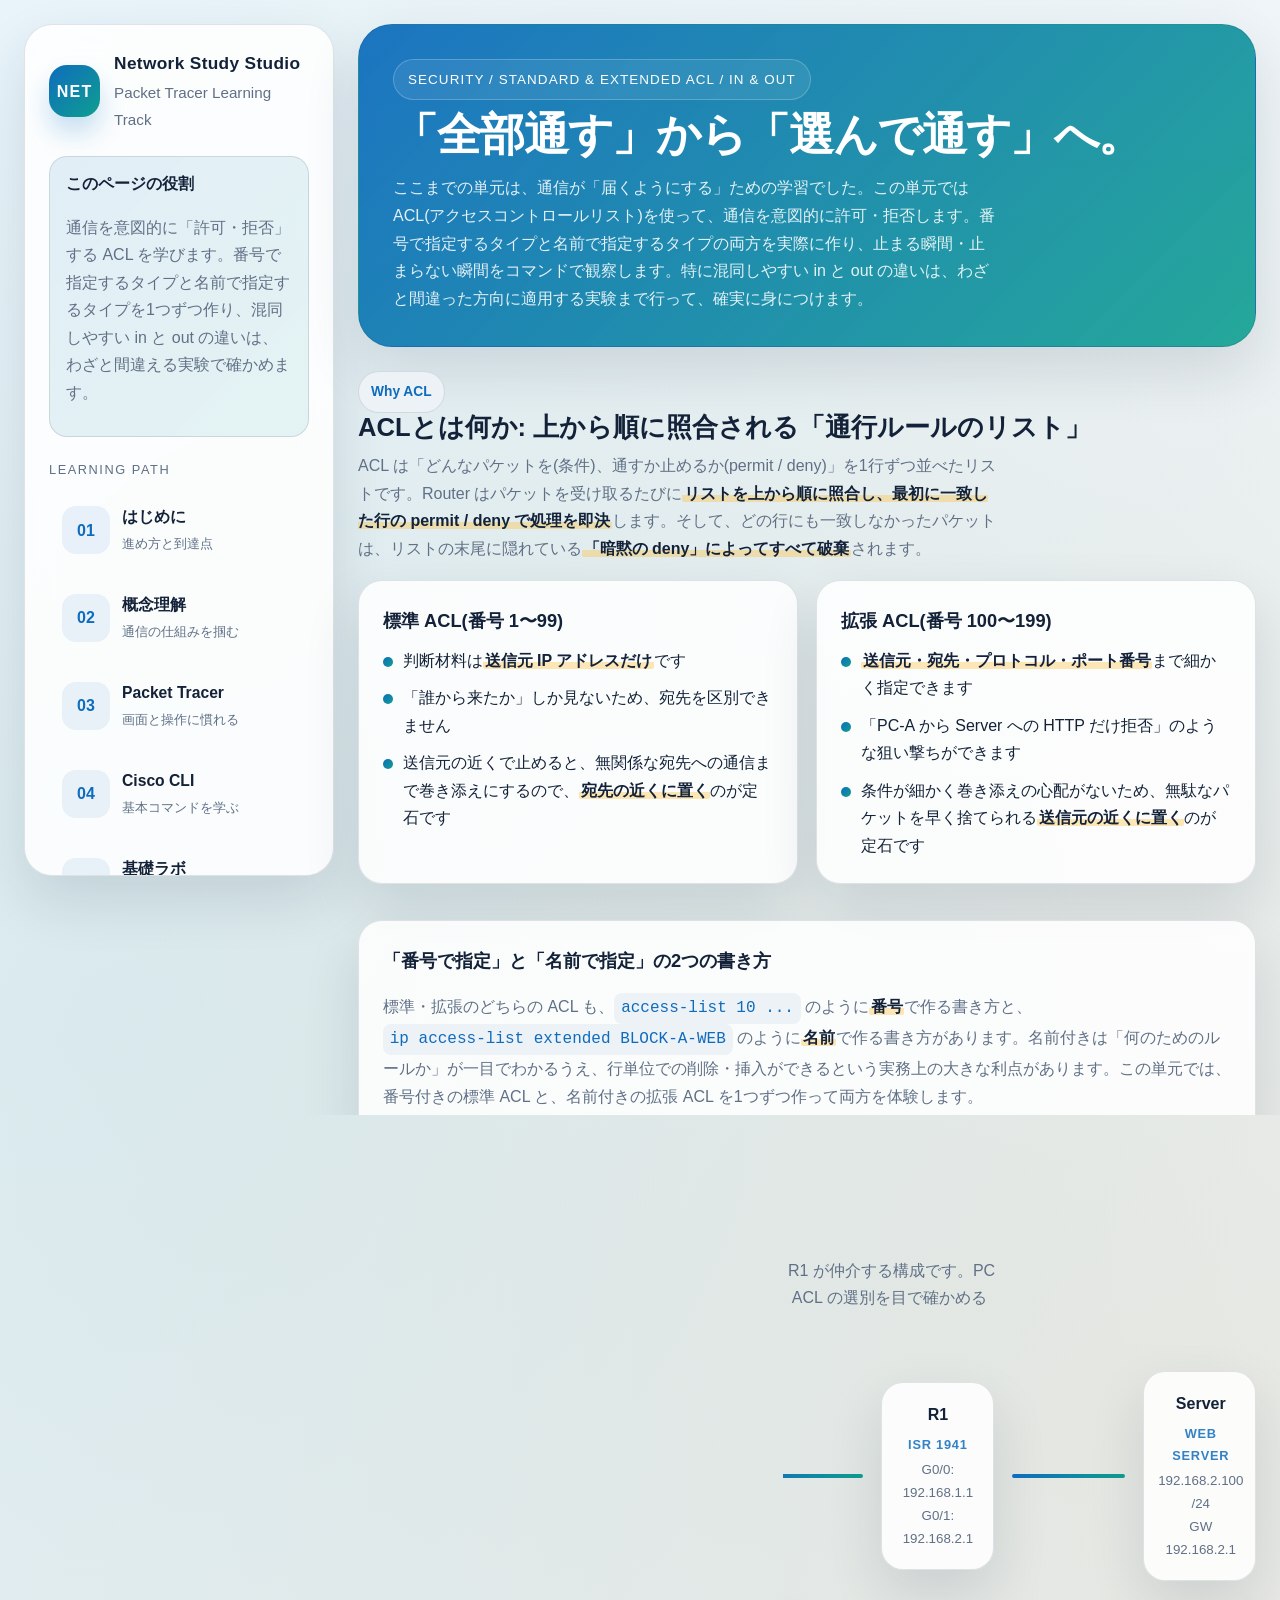
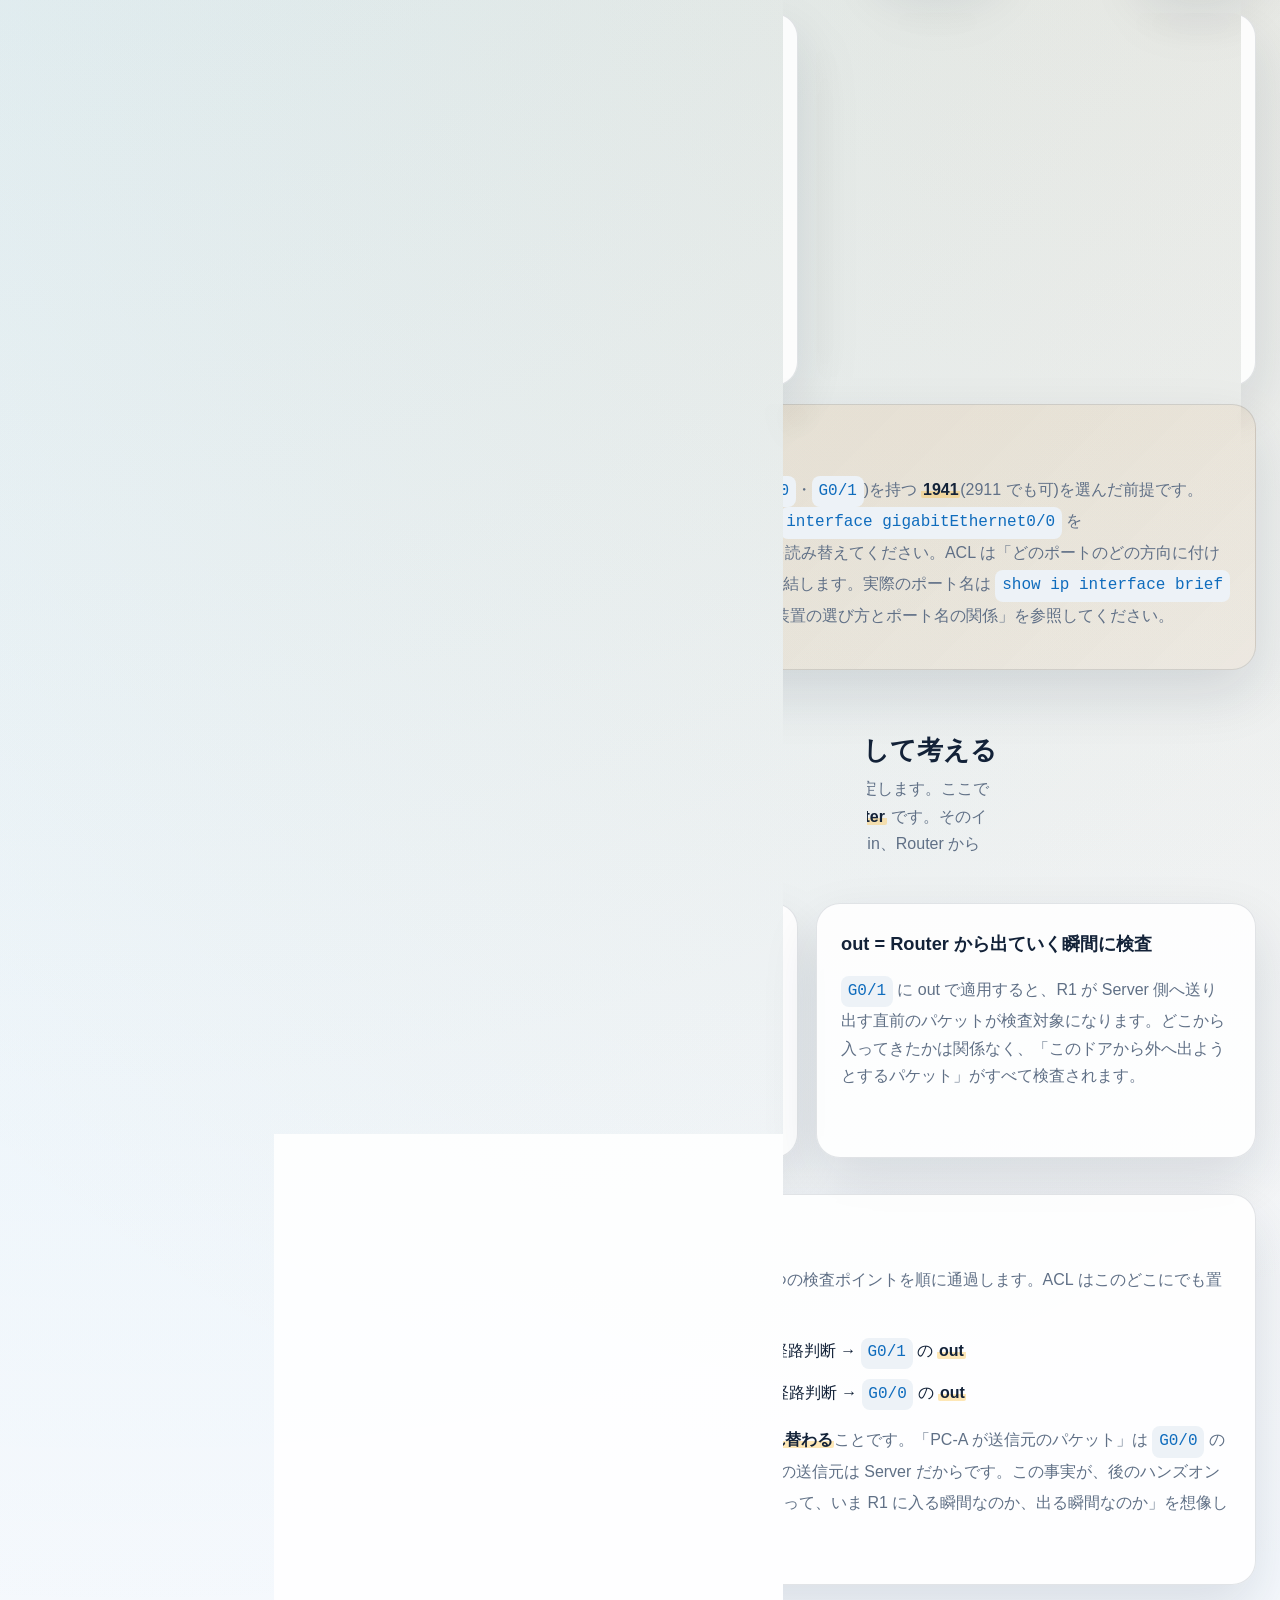
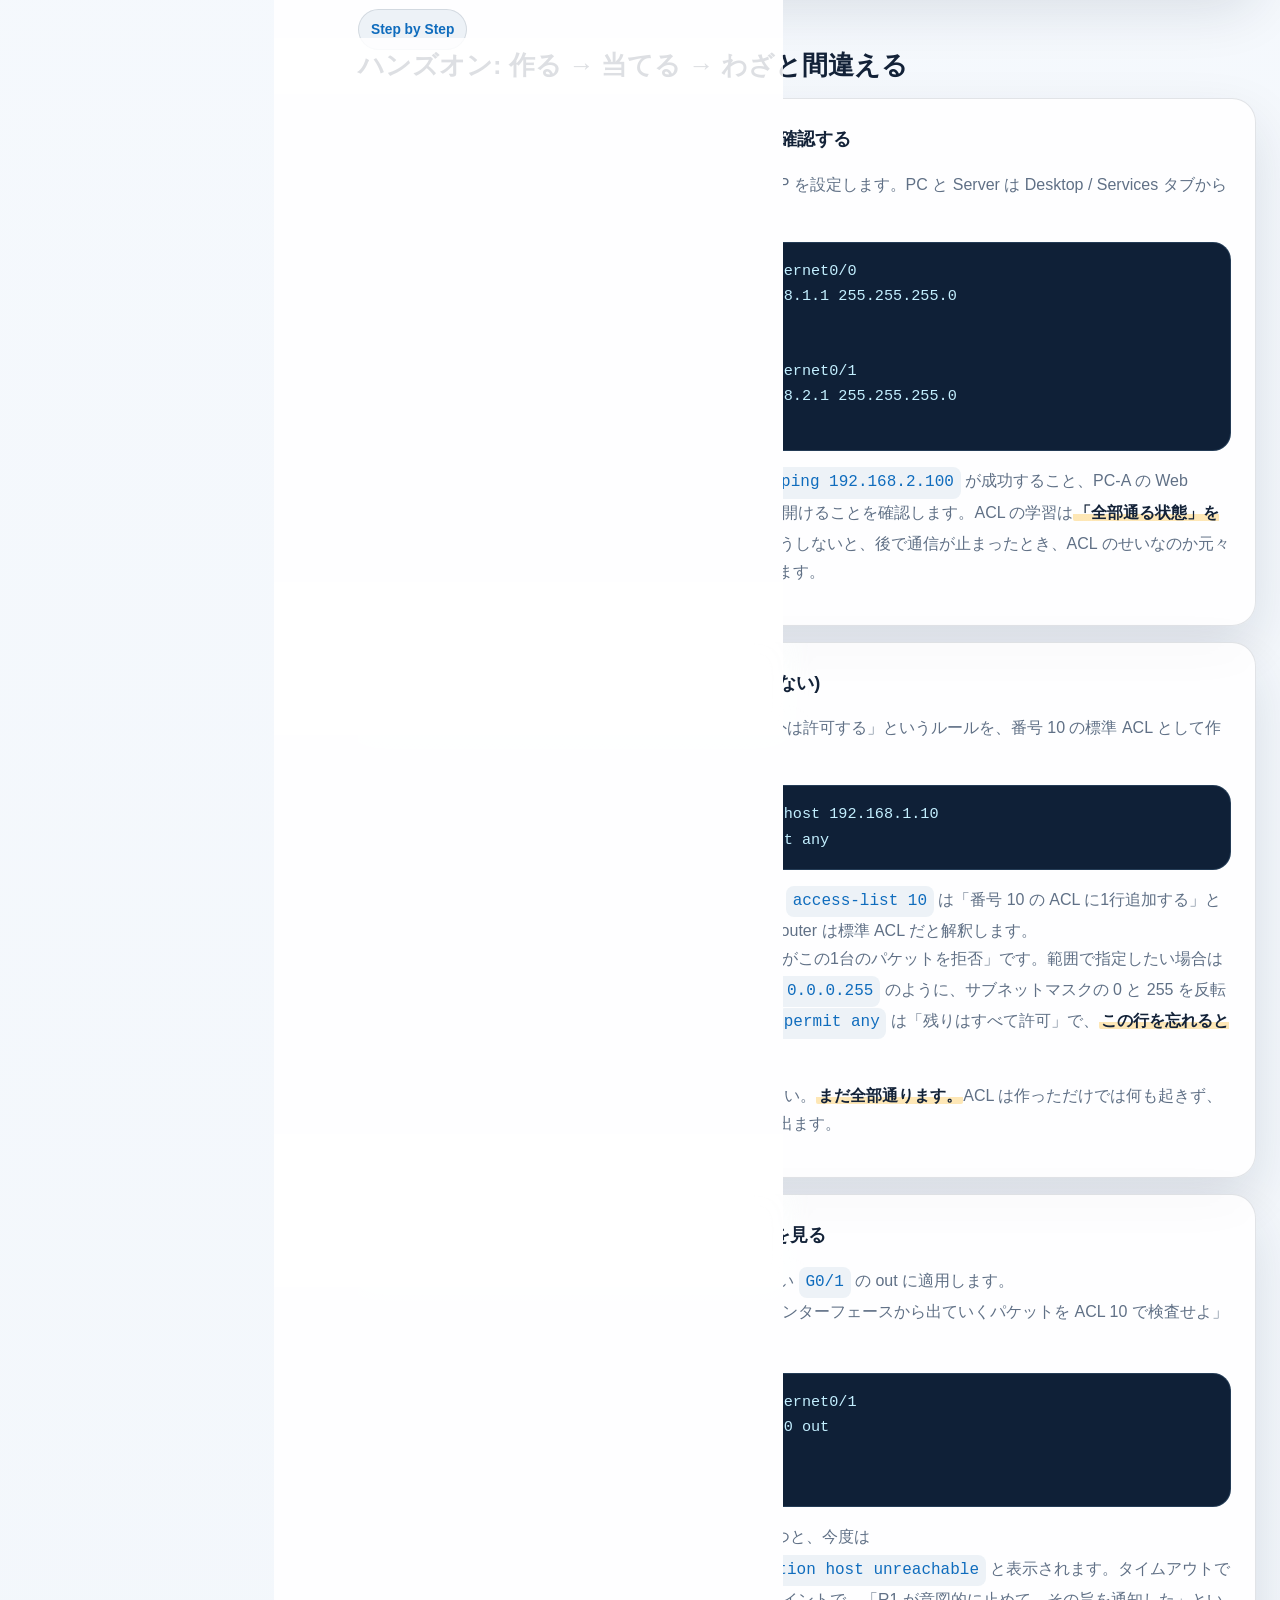
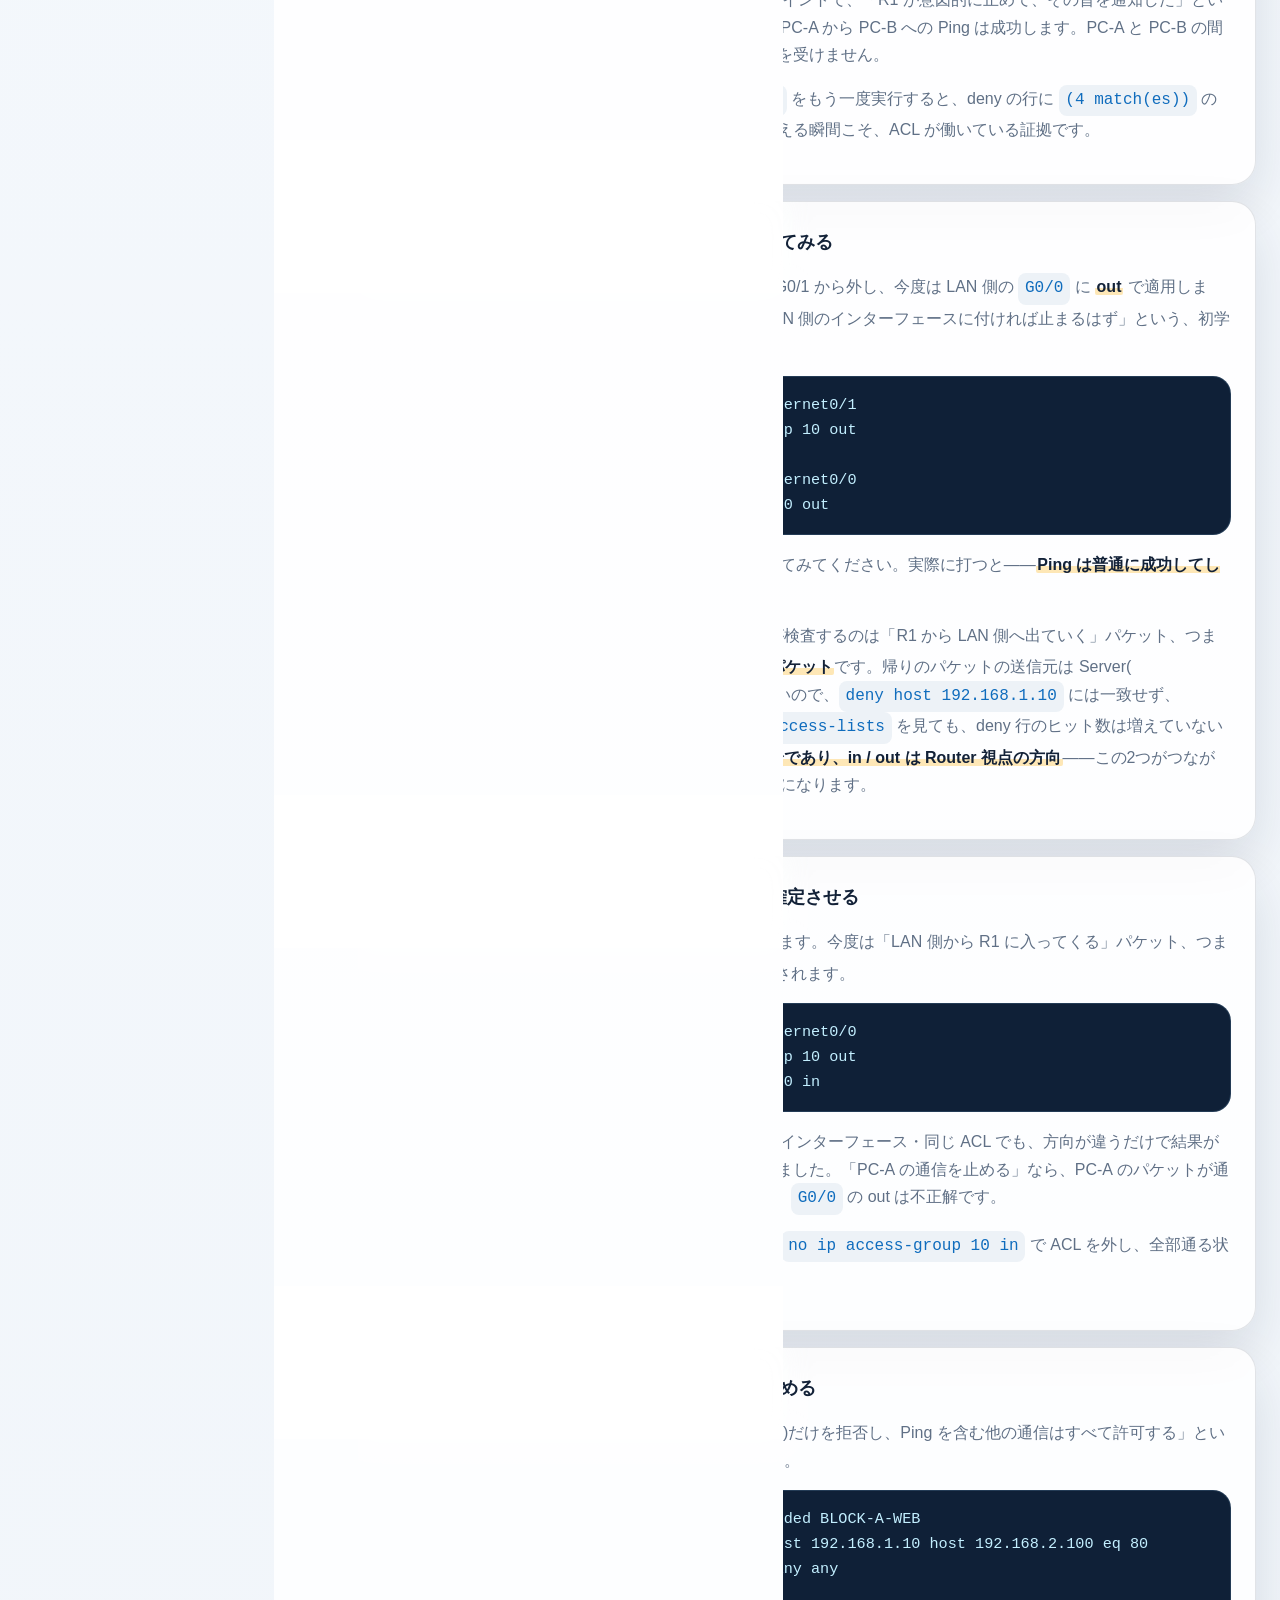
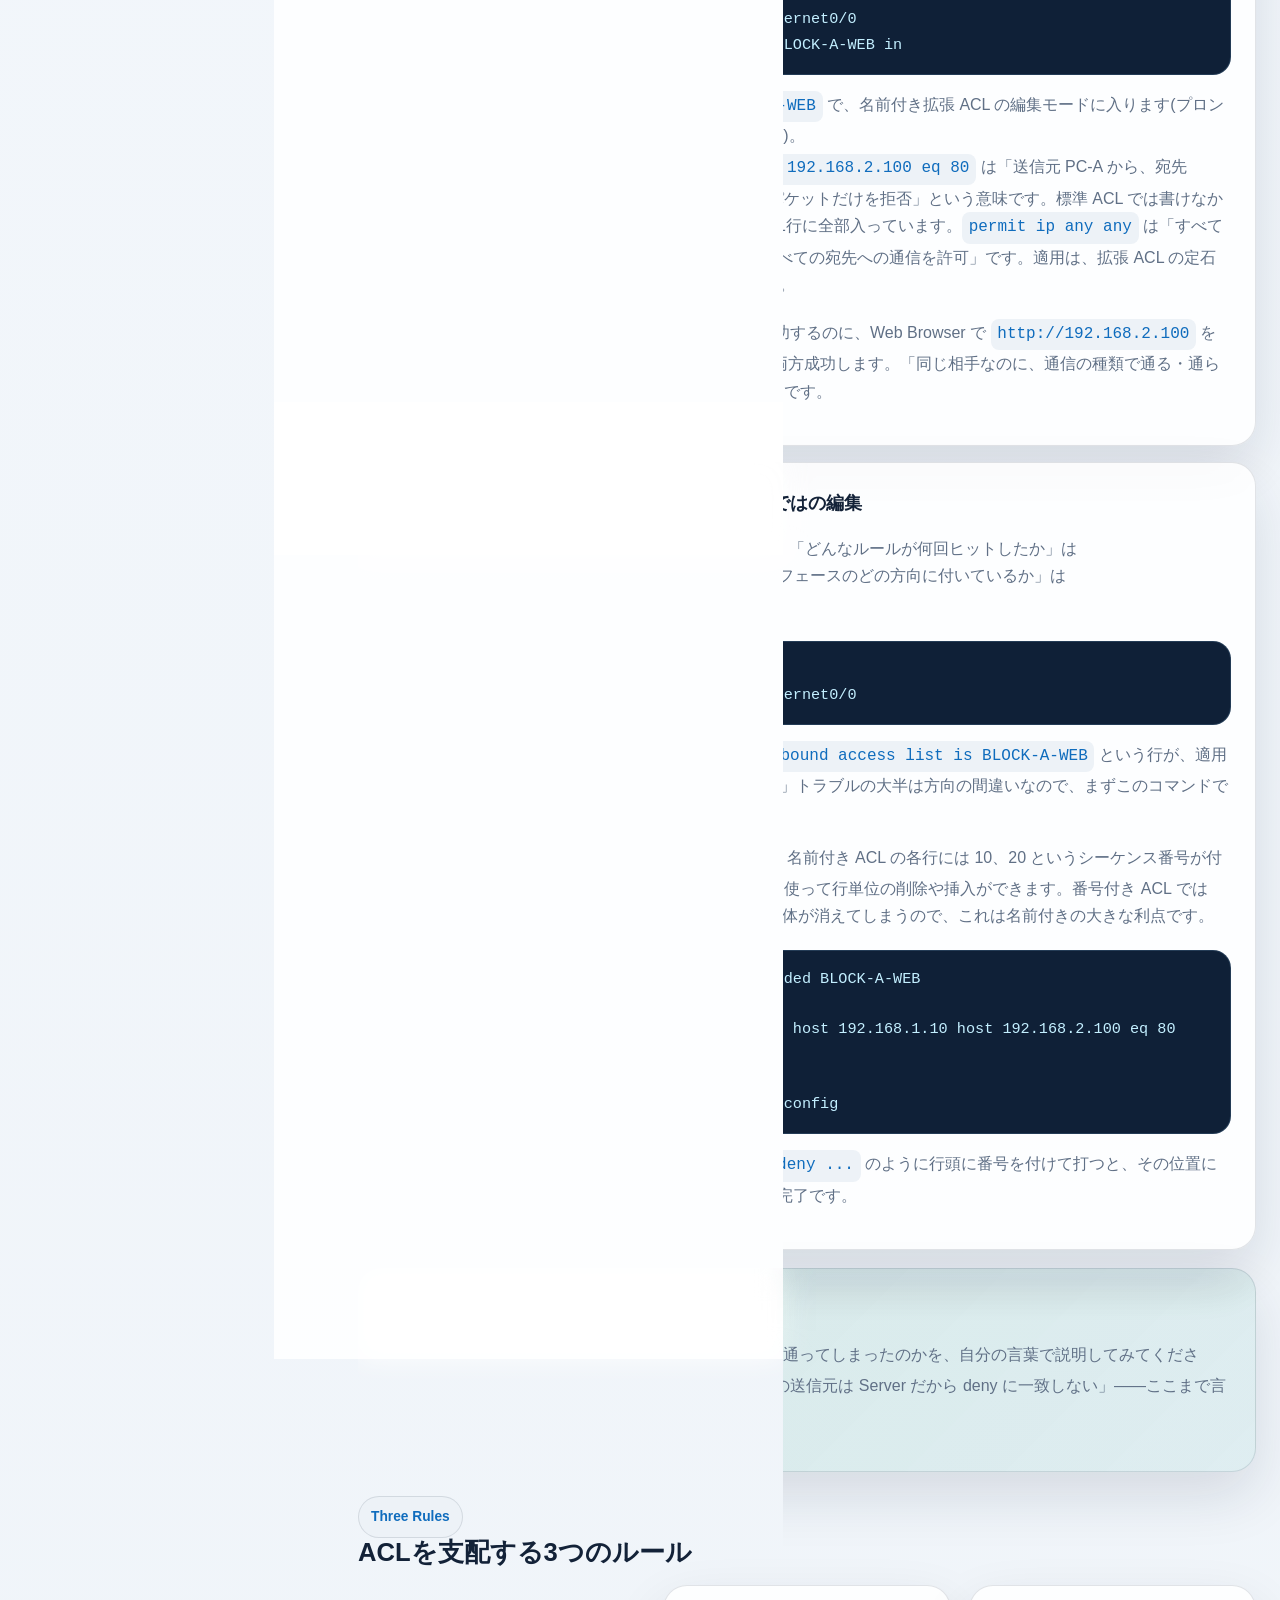
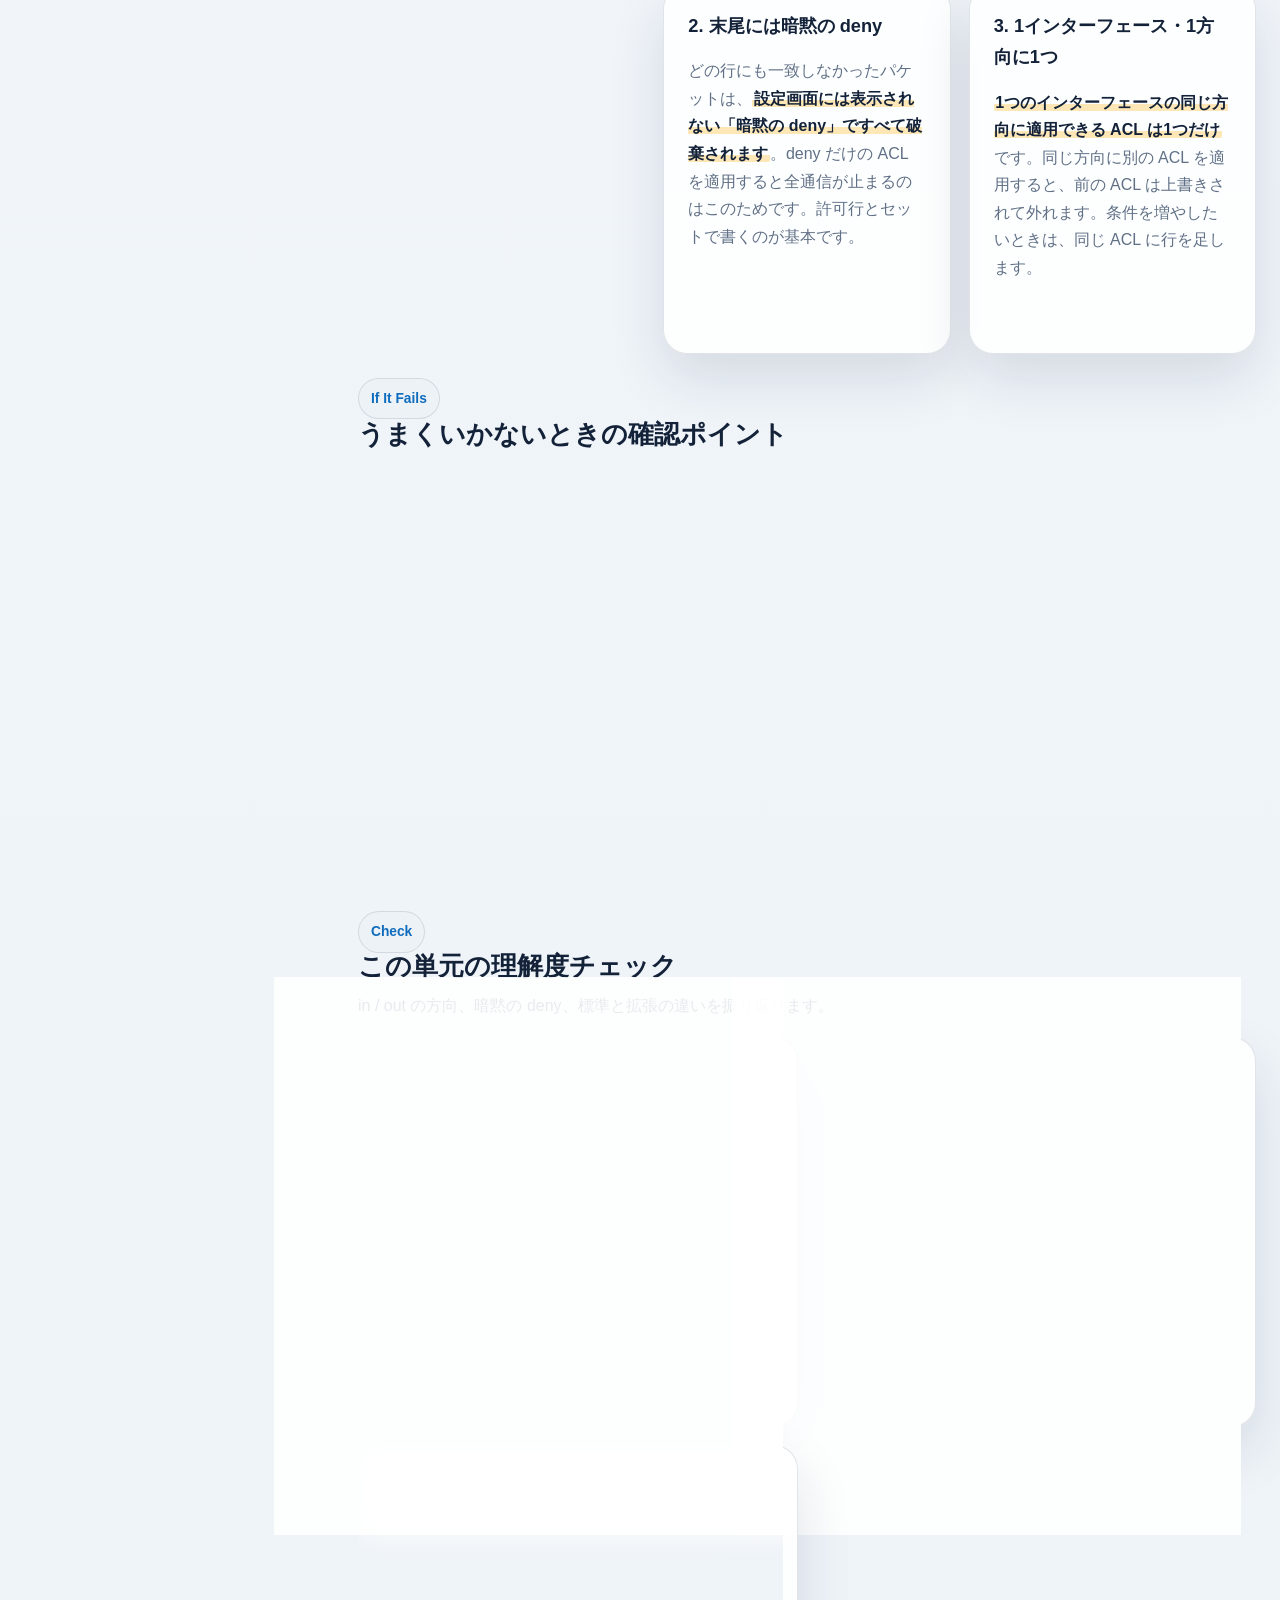
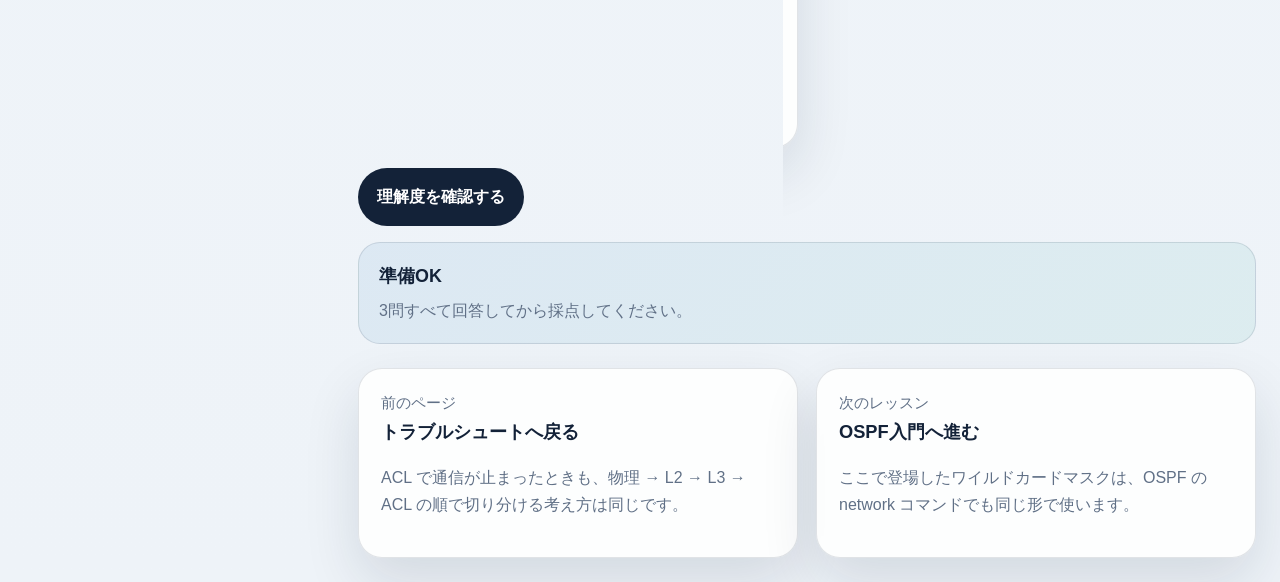
==== commit 3e4c8657: "強調の追加" ====
--- a/acl.html
+++ b/acl.html
@@ -64,7 +64,7 @@
         <div class="section-head">
           <div class="small-pill">Why ACL</div>
           <h2>ACLとは何か: 上から順に照合される「通行ルールのリスト」</h2>
-          <p>ACL は「どんなパケットを(条件)、通すか止めるか(permit / deny)」を1行ずつ並べたリストです。Router はパケットを受け取るたびにリストを上から順に照合し、最初に一致した行の permit / deny で処理を即決します。そして、どの行にも一致しなかったパケットは、リストの末尾に隠れている「暗黙の deny」によってすべて破棄されます。</p>
+          <p>ACL は「どんなパケットを(条件)、通すか止めるか(permit / deny)」を1行ずつ並べたリストです。Router はパケットを受け取るたびに<strong>リストを上から順に照合し、最初に一致した行の permit / deny で処理を即決</strong>します。そして、どの行にも一致しなかったパケットは、リストの末尾に隠れている<strong>「暗黙の deny」によってすべて破棄</strong>されます。</p>
         </div>
         <div class="grid-2">
           <article class="card">
@@ -173,7 +173,7 @@
 R1(config)# interface gigabitEthernet0/1
 R1(config-if)# ip address 192.168.2.1 255.255.255.0
 R1(config-if)# no shutdown</div>
-              <p>設定できたら、PC-A と PC-B の両方から <code>ping 192.168.2.100</code> が成功すること、PC-A の Web Browser で <code>http://192.168.2.100</code> が開けることを確認します。ACL の学習は「全部通る状態」を先に確認してから始めるのが鉄則です。そうしないと、後で通信が止まったとき、ACL のせいなのか元々の設定ミスなのかを切り分けられなくなります。</p>
+              <p>設定できたら、PC-A と PC-B の両方から <code>ping 192.168.2.100</code> が成功すること、PC-A の Web Browser で <code>http://192.168.2.100</code> が開けることを確認します。ACL の学習は<strong>「全部通る状態」を先に確認してから始めるのが鉄則</strong>です。そうしないと、後で通信が止まったとき、ACL のせいなのか元々の設定ミスなのかを切り分けられなくなります。</p>
             </div>
           </article>
           <article class="step-card">
@@ -183,7 +183,7 @@
               <p>「PC-A からの通信だけを拒否し、それ以外は許可する」というルールを、番号 10 の標準 ACL として作ります。</p>
               <div class="code-block">R1(config)# access-list 10 deny host 192.168.1.10
 R1(config)# access-list 10 permit any</div>
-              <p>コマンドの意味を1つずつ確認しましょう。<code>access-list 10</code> は「番号 10 の ACL に1行追加する」という意味で、番号が 1〜99 の範囲なので Router は標準 ACL だと解釈します。<code>deny host 192.168.1.10</code> は「送信元がこの1台のパケットを拒否」です。範囲で指定したい場合は <code>access-list 10 deny 192.168.1.0 0.0.0.255</code> のように、サブネットマスクの 0 と 255 を反転させたワイルドカードマスクを使います。<code>permit any</code> は「残りはすべて許可」で、この行を忘れると暗黙の deny によって全通信が止まります。</p>
+              <p>コマンドの意味を1つずつ確認しましょう。<code>access-list 10</code> は「番号 10 の ACL に1行追加する」という意味で、番号が 1〜99 の範囲なので Router は標準 ACL だと解釈します。<code>deny host 192.168.1.10</code> は「送信元がこの1台のパケットを拒否」です。範囲で指定したい場合は <code>access-list 10 deny 192.168.1.0 0.0.0.255</code> のように、サブネットマスクの 0 と 255 を反転させたワイルドカードマスクを使います。<code>permit any</code> は「残りはすべて許可」で、<strong>この行を忘れると暗黙の deny によって全通信が止まります</strong>。</p>
               <p>ここで PC-A から Ping を打ってみてください。<strong>まだ全部通ります。</strong>ACL は作っただけでは何も起きず、インターフェースに適用して初めて効果が出ます。</p>
             </div>
           </article>
@@ -274,15 +274,15 @@
         <div class="grid-3">
           <article class="card">
             <h3>1. 上から順、最初の一致で即決</h3>
-            <p>パケットはリストを上から照合され、最初に一致した行で permit / deny が確定します。それより下の行は見られません。<code>permit any</code> を先頭に書くと、以降の deny は永遠に評価されない「死んだ行」になります。</p>
+            <p>パケットはリストを上から照合され、<strong>最初に一致した行で permit / deny が確定します</strong>。それより下の行は見られません。<code>permit any</code> を先頭に書くと、以降の deny は永遠に評価されない「死んだ行」になります。</p>
           </article>
           <article class="card">
             <h3>2. 末尾には暗黙の deny</h3>
-            <p>どの行にも一致しなかったパケットは、設定画面には表示されない「暗黙の deny」ですべて破棄されます。deny だけの ACL を適用すると全通信が止まるのはこのためです。許可行とセットで書くのが基本です。</p>
+            <p>どの行にも一致しなかったパケットは、<strong>設定画面には表示されない「暗黙の deny」ですべて破棄されます</strong>。deny だけの ACL を適用すると全通信が止まるのはこのためです。許可行とセットで書くのが基本です。</p>
           </article>
           <article class="card">
             <h3>3. 1インターフェース・1方向に1つ</h3>
-            <p>1つのインターフェースの同じ方向に適用できる ACL は1つだけです。同じ方向に別の ACL を適用すると、前の ACL は上書きされて外れます。条件を増やしたいときは、同じ ACL に行を足します。</p>
+            <p><strong>1つのインターフェースの同じ方向に適用できる ACL は1つだけ</strong>です。同じ方向に別の ACL を適用すると、前の ACL は上書きされて外れます。条件を増やしたいときは、同じ ACL に行を足します。</p>
           </article>
         </div>
       </section>
@@ -295,7 +295,7 @@
         <div class="grid-3">
           <article class="card">
             <h3>通信が全部止まった</h3>
-            <p>ほぼ確実に <code>permit any</code>(拡張なら <code>permit ip any any</code>)の入れ忘れです。<code>R1# show access-lists</code> で許可行があるかを確認します。番号付き ACL は行の削除ができないので、<code>no access-list 10</code> で消してから作り直します。</p>
+            <p>ほぼ確実に <strong><code>permit any</code>(拡張なら <code>permit ip any any</code>)の入れ忘れ</strong>です。<code>R1# show access-lists</code> で許可行があるかを確認します。番号付き ACL は行の削除ができないので、<code>no access-list 10</code> で消してから作り直します。</p>
           </article>
           <article class="card">
             <h3>ACL が効いていない</h3>
--- a/styles.css
+++ b/styles.css
@@ -19,6 +19,7 @@
   --warning: #d97706;
   --danger: #d9485f;
   --success: #1d8f6d;
+  --marker: rgba(255, 193, 64, 0.38);
   --shadow: 0 24px 56px rgba(19, 34, 56, 0.12);
   --font-head: "Bahnschrift", "Aptos Display", "Hiragino Sans", sans-serif;
   --font-body: "Aptos", "Segoe UI", "Yu Gothic UI", "Hiragino Sans", sans-serif;
@@ -90,6 +91,7 @@
   --warning: #f7b267;
   --danger: #ff8697;
   --success: #62d7ad;
+  --marker: rgba(247, 178, 103, 0.26);
   --shadow: 0 30px 68px rgba(0, 0, 0, 0.32);
 }
 
@@ -213,6 +215,17 @@
   color: var(--muted);
 }
 
+/* 本文中の強調(重要ポイント)は蛍光マーカー風の下地で目立たせる。
+ * ナビ・統計・クイズ結果など UI 部品の strong には効かせないため、
+ * .content 配下の p / li に限定している。 */
+.content p strong,
+.content li strong {
+  color: var(--text);
+  background: linear-gradient(transparent 60%, var(--marker) 60%);
+  padding: 0 0.1em;
+  border-radius: var(--space-3xs);
+}
+
 .sidebar-title {
   margin: 0 0 var(--space-sm);
   font-size: 0.8rem;
@@ -698,6 +711,20 @@
   background: linear-gradient(90deg, var(--primary), var(--accent));
 }
 
+.diagram-link.vertical {
+  min-height: 44px;
+}
+
+.diagram-link.vertical::before {
+  width: 4px;
+  height: 100%;
+  background: linear-gradient(180deg, var(--primary), var(--accent));
+}
+
+.diagram-center {
+  grid-column: 3;
+}
+
 .callout.success {
   background: linear-gradient(135deg, rgba(29, 143, 109, 0.12), rgba(15, 159, 144, 0.08));
 }
@@ -885,6 +912,15 @@
   font-size: 0.88em;
 }
 
+/*
+ * packet-tracer.html — 「コマンドでは <code>...</code>」のまとまり。
+ * inline-block にすることで、幅が足りないときは説明文の途中ではなく
+ * このまとまりごと次の行へ折り返される。
+ */
+.port-command {
+  display: inline-block;
+}
+
 .fade-in {
   opacity: 0;
   transform: translateY(20px);
@@ -949,6 +985,10 @@
   .diagram-link::before {
     width: 4px;
     height: 100%;
+  }
+
+  .diagram-center {
+    grid-column: auto;
   }
 }
 
